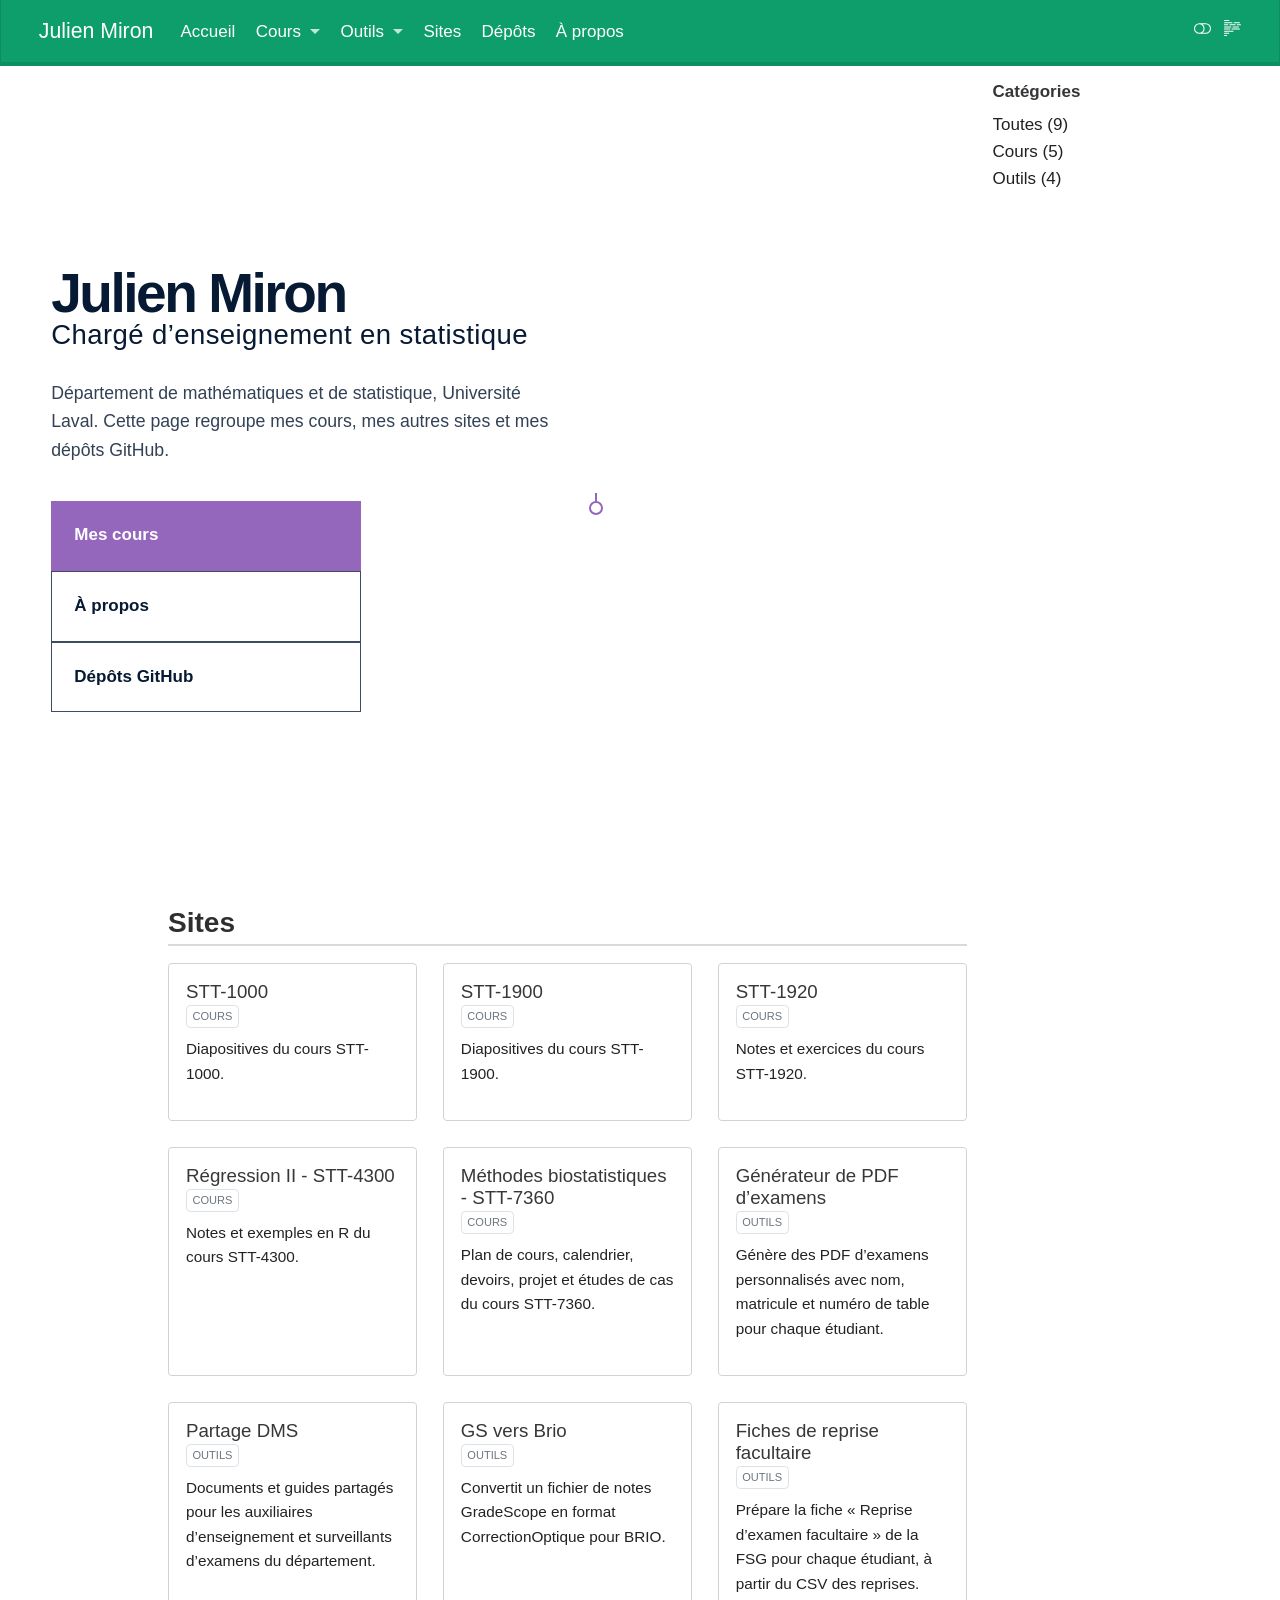
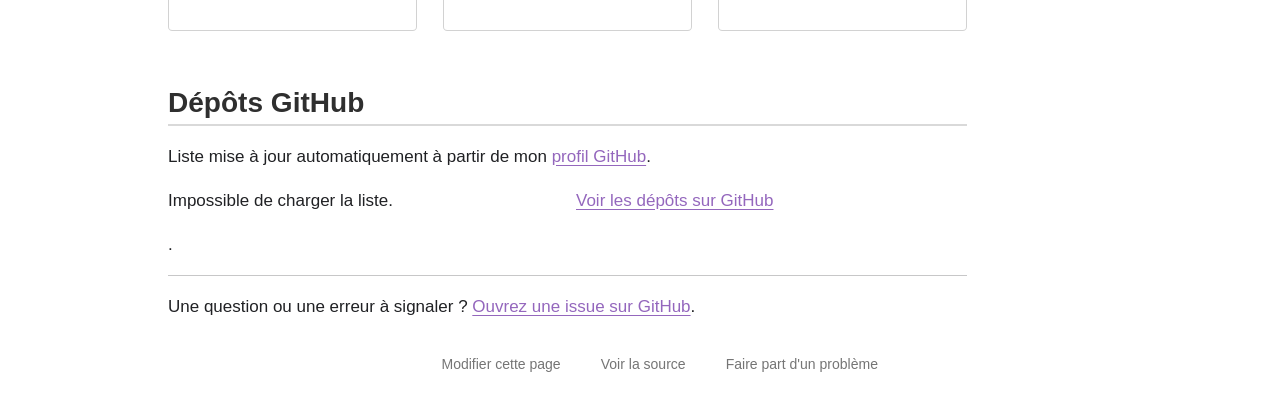
==== docs/index.html @ add5c1b6 "Rendu automatique du site (CI)" ====
<!DOCTYPE html>
<html xmlns="http://www.w3.org/1999/xhtml" lang="fr" xml:lang="fr"><head>

<meta charset="utf-8">
<meta name="generator" content="quarto-1.10.18">

<meta name="viewport" content="width=device-width, initial-scale=1.0, user-scalable=yes">


<title>Julien Miron</title>
<style>
/* Default styles provided by pandoc.
** See https://pandoc.org/MANUAL.html#variables-for-html for config info.
*/
span.smallcaps{font-variant: small-caps;}
div.columns{display: flex; gap: 1.5em;}
div.column{flex: auto;}
@media screen {
div.columns{gap: min(4vw, 1.5em);}
div.column{overflow-x: auto;}
}
div.hanging-indent{margin-left: 1.5em; text-indent: -1.5em;}
ul.task-list{list-style: none;}
ul.task-list li input[type="checkbox"] {
  width: 0.8em;
  margin: 0 0.8em 0.2em -1em; /* quarto-specific, see https://github.com/quarto-dev/quarto-cli/issues/4556 */ 
  vertical-align: middle;
}
</style>


<script src="site_libs/quarto-nav/quarto-nav.js"></script>
<script src="site_libs/quarto-nav/headroom.min.js"></script>
<script src="site_libs/clipboard/clipboard.min.js"></script>
<script src="site_libs/quarto-search/autocomplete.umd.js"></script>
<script src="site_libs/quarto-search/fuse.min.js"></script>
<script src="site_libs/quarto-search/quarto-search.js"></script>
<meta name="quarto:offset" content="./">
<link href="./img/logo.png" rel="icon" type="image/png">
<script src="site_libs/quarto-listing/list.min.js"></script>
<script src="site_libs/quarto-listing/quarto-listing.js"></script>
<script src="site_libs/quarto-html/quarto.js" type="module"></script>
<script src="site_libs/quarto-html/tabsets/tabsets.js" type="module"></script>
<script src="site_libs/quarto-html/popper.min.js"></script>
<script src="site_libs/quarto-html/tippy.umd.min.js"></script>
<script src="site_libs/quarto-html/anchor.min.js"></script>
<link href="site_libs/quarto-html/tippy.css" rel="stylesheet">
<link href="site_libs/quarto-html/quarto-syntax-highlighting-64a204ab8560d761af7679ceaba22944.css" rel="stylesheet" class="quarto-color-scheme" id="quarto-text-highlighting-styles">
<link href="site_libs/quarto-html/quarto-syntax-highlighting-dark-b85bc7c33db8c58e0ec93c3465666fed.css" rel="stylesheet" class="quarto-color-scheme quarto-color-alternate" id="quarto-text-highlighting-styles">
<link href="site_libs/quarto-html/quarto-syntax-highlighting-64a204ab8560d761af7679ceaba22944.css" rel="stylesheet" class="quarto-color-scheme-extra" id="quarto-text-highlighting-styles">
<script src="site_libs/bootstrap/bootstrap.min.js"></script>
<link href="site_libs/bootstrap/bootstrap-icons.css" rel="stylesheet">
<link href="site_libs/bootstrap/bootstrap-d879eba7f9f7abf158eeecada124be5f.min.css" rel="stylesheet" append-hash="true" class="quarto-color-scheme" id="quarto-bootstrap" data-mode="light">
<link href="site_libs/bootstrap/bootstrap-dark-7b0ec55f2ec8233fd6773d6c79ecd5b3.min.css" rel="stylesheet" append-hash="true" class="quarto-color-scheme quarto-color-alternate" id="quarto-bootstrap" data-mode="dark">
<link href="site_libs/bootstrap/bootstrap-d879eba7f9f7abf158eeecada124be5f.min.css" rel="stylesheet" append-hash="true" class="quarto-color-scheme-extra" id="quarto-bootstrap" data-mode="light">
<script id="quarto-search-options" type="application/json">{
  "location": "navbar",
  "copy-button": false,
  "collapse-after": 3,
  "panel-placement": "end",
  "type": "overlay",
  "limit": 50,
  "keyboard-shortcut": [
    "f",
    "/",
    "s"
  ],
  "show-item-context": false,
  "language": {
    "search-no-results-text": "Pas de résultats",
    "search-matching-documents-text": "documents trouvés",
    "search-copy-link-title": "Copier le lien vers la recherche",
    "search-hide-matches-text": "Cacher les correspondances additionnelles",
    "search-more-match-text": "correspondance de plus dans ce document",
    "search-more-matches-text": "correspondances de plus dans ce document",
    "search-clear-button-title": "Effacer",
    "search-text-placeholder": "",
    "search-detached-cancel-button-title": "Annuler",
    "search-submit-button-title": "Envoyer",
    "search-label": "Recherche"
  }
}</script>
<script>

  window.document.addEventListener("DOMContentLoaded", function (_event) {
    const listingTargetEl = window.document.querySelector('#listing-liste-sites .list');
    if (!listingTargetEl) {
      // No listing discovered, do not attach.
      return; 
    }

    const options = {
      valueNames: ['listing-title','listing-description','listing-categories',{ data: ['index'] },{ data: ['categories'] },{ data: ['listing-date-sort'] },{ data: ['listing-file-modified-sort'] }],
      
      searchColumns: ["listing-title","listing-description","listing-categories"],
    };

    window['quarto-listings'] = window['quarto-listings'] || {};
    window['quarto-listings']['listing-liste-sites'] = new List('listing-liste-sites', options);

    if (window['quarto-listing-loaded']) {
      window['quarto-listing-loaded']();
    }
  });

  window.addEventListener('hashchange',() => {
    if (window['quarto-listing-loaded']) {
      window['quarto-listing-loaded']();
    }
  })
  </script>

  <script src="https://cdnjs.cloudflare.com/polyfill/v3/polyfill.min.js?features=es6"></script>
  <script defer="" src="https://cdn.jsdelivr.net/npm/mathjax@4/tex-chtml.js" type="text/javascript"></script>

<script type="text/javascript">
const typesetMath = (el) => {
  if (window.MathJax) {
    // MathJax Typeset
    window.MathJax.typeset([el]);
  } else if (window.katex) {
    // KaTeX Render
    var mathElements = el.getElementsByClassName("math");
    var macros = [];
    for (var i = 0; i < mathElements.length; i++) {
      var texText = mathElements[i].firstChild;
      if (mathElements[i].tagName == "SPAN" && texText && texText.data) {
        window.katex.render(texText.data, mathElements[i], {
          displayMode: mathElements[i].classList.contains('display'),
          throwOnError: false,
          macros: macros,
          fleqn: false
        });
      }
    }
  }
}
window.Quarto = {
  typesetMath
};
</script>

<link rel="stylesheet" href="styles.css">
<meta property="og:title" content="Julien Miron">
<meta property="og:description" content="Chargé d’enseignement en statistique · Département de mathématiques et de statistique · Université Laval">
<meta property="og:image" content="https://julienmiron.ca/img/logo.png">
<meta property="og:site_name" content="Julien Miron">
<meta property="og:image:alt" content="">
<meta property="og:image:height" content="400">
<meta property="og:image:width" content="600">
<meta name="twitter:title" content="Julien Miron">
<meta name="twitter:description" content="Chargé d’enseignement en statistique · Département de mathématiques et de statistique · Université Laval">
<meta name="twitter:image" content="https://julienmiron.ca/img/logo.png">
<meta name="twitter:image:alt" content="">
<meta name="twitter:image-height" content="400">
<meta name="twitter:image-width" content="600">
<meta name="twitter:card" content="summary_large_image">
</head>

<body class="nav-fixed quarto-light"><script id="quarto-html-before-body" type="application/javascript">
    const toggleBodyColorMode = (bsSheetEl) => {
      const mode = bsSheetEl.getAttribute("data-mode");
      const bodyEl = window.document.querySelector("body");
      if (mode === "dark") {
        bodyEl.classList.add("quarto-dark");
        bodyEl.classList.remove("quarto-light");
      } else {
        bodyEl.classList.add("quarto-light");
        bodyEl.classList.remove("quarto-dark");
      }
    }
    const toggleBodyColorPrimary = () => {
      const bsSheetEl = window.document.querySelector("link#quarto-bootstrap:not([rel=disabled-stylesheet])");
      if (bsSheetEl) {
        toggleBodyColorMode(bsSheetEl);
      }
    }
    const setColorSchemeToggle = (alternate) => {
      const toggles = window.document.querySelectorAll('.quarto-color-scheme-toggle');
      for (let i=0; i < toggles.length; i++) {
        const toggle = toggles[i];
        if (toggle) {
          if (alternate) {
            toggle.classList.add("alternate");
          } else {
            toggle.classList.remove("alternate");
          }
        }
      }
    };
    const toggleColorMode = (alternate) => {
      // Switch the stylesheets
      const primaryStylesheets = window.document.querySelectorAll('link.quarto-color-scheme:not(.quarto-color-alternate)');
      const alternateStylesheets = window.document.querySelectorAll('link.quarto-color-scheme.quarto-color-alternate');
      manageTransitions('#quarto-margin-sidebar .nav-link', false);
      if (alternate) {
        // note: dark is layered on light, we don't disable primary!
        enableStylesheet(alternateStylesheets);
        for (const sheetNode of alternateStylesheets) {
          if (sheetNode.id === "quarto-bootstrap") {
            toggleBodyColorMode(sheetNode);
          }
        }
      } else {
        disableStylesheet(alternateStylesheets);
        enableStylesheet(primaryStylesheets)
        toggleBodyColorPrimary();
      }
      manageTransitions('#quarto-margin-sidebar .nav-link', true);
      // Switch the toggles
      setColorSchemeToggle(alternate)
      // Hack to workaround the fact that safari doesn't
      // properly recolor the scrollbar when toggling (#1455)
      if (navigator.userAgent.indexOf('Safari') > 0 && navigator.userAgent.indexOf('Chrome') == -1) {
        manageTransitions("body", false);
        window.scrollTo(0, 1);
        setTimeout(() => {
          window.scrollTo(0, 0);
          manageTransitions("body", true);
        }, 40);
      }
    }
    const disableStylesheet = (stylesheets) => {
      for (let i=0; i < stylesheets.length; i++) {
        const stylesheet = stylesheets[i];
        stylesheet.rel = 'disabled-stylesheet';
      }
    }
    const enableStylesheet = (stylesheets) => {
      for (let i=0; i < stylesheets.length; i++) {
        const stylesheet = stylesheets[i];
        if(stylesheet.rel !== 'stylesheet') { // for Chrome, which will still FOUC without this check
          stylesheet.rel = 'stylesheet';
        }
      }
    }
    const manageTransitions = (selector, allowTransitions) => {
      const els = window.document.querySelectorAll(selector);
      for (let i=0; i < els.length; i++) {
        const el = els[i];
        if (allowTransitions) {
          el.classList.remove('notransition');
        } else {
          el.classList.add('notransition');
        }
      }
    }
    const isFileUrl = () => {
      return window.location.protocol === 'file:';
    }
    const hasAlternateSentinel = () => {
      let styleSentinel = getColorSchemeSentinel();
      if (styleSentinel !== null) {
        return styleSentinel === "alternate";
      } else {
        return false;
      }
    }
    const setStyleSentinel = (alternate) => {
      const value = alternate ? "alternate" : "default";
      if (!isFileUrl()) {
        window.localStorage.setItem("quarto-color-scheme", value);
      } else {
        localAlternateSentinel = value;
      }
    }
    const getColorSchemeSentinel = () => {
      if (!isFileUrl()) {
        const storageValue = window.localStorage.getItem("quarto-color-scheme");
        return storageValue != null ? storageValue : localAlternateSentinel;
      } else {
        return localAlternateSentinel;
      }
    }
    const toggleGiscusIfUsed = (isAlternate, darkModeDefault) => {
      const baseTheme = document.querySelector('#giscus-base-theme')?.value ?? 'light';
      const alternateTheme = document.querySelector('#giscus-alt-theme')?.value ?? 'dark';
      let newTheme = '';
      if(authorPrefersDark) {
        newTheme = isAlternate ? baseTheme : alternateTheme;
      } else {
        newTheme = isAlternate ? alternateTheme : baseTheme;
      }
      const changeGiscusTheme = () => {
        // From: https://github.com/giscus/giscus/issues/336
        const sendMessage = (message) => {
          const iframe = document.querySelector('iframe.giscus-frame');
          if (!iframe) return;
          iframe.contentWindow.postMessage({ giscus: message }, 'https://giscus.app');
        }
        sendMessage({
          setConfig: {
            theme: newTheme
          }
        });
      }
      const isGiscussLoaded = window.document.querySelector('iframe.giscus-frame') !== null;
      if (isGiscussLoaded) {
        changeGiscusTheme();
      }
    };
    const authorPrefersDark = false;
    const darkModeDefault = authorPrefersDark;
      document.querySelector('link#quarto-text-highlighting-styles.quarto-color-scheme-extra').rel = 'disabled-stylesheet';
      document.querySelector('link#quarto-bootstrap.quarto-color-scheme-extra').rel = 'disabled-stylesheet';
    let localAlternateSentinel = darkModeDefault ? 'alternate' : 'default';
    // Dark / light mode switch
    window.quartoToggleColorScheme = () => {
      // Read the current dark / light value
      let toAlternate = !hasAlternateSentinel();
      toggleColorMode(toAlternate);
      setStyleSentinel(toAlternate);
      toggleGiscusIfUsed(toAlternate, darkModeDefault);
      window.dispatchEvent(new Event('resize'));
    };
    // Switch to dark mode if need be
    if (hasAlternateSentinel()) {
      toggleColorMode(true);
    } else {
      toggleColorMode(false);
    }
  </script>

<div id="quarto-search-results"></div>
  <header id="quarto-header" class="headroom fixed-top">
    <nav class="navbar navbar-expand-lg " data-bs-theme="dark">
      <div class="navbar-container container-fluid">
      <div class="navbar-brand-container mx-auto">
    <a href="./index.html" class="navbar-brand navbar-brand-logo">
    <img src="./img/logo.png" alt="" class="navbar-logo light-content">
    <img src="./img/logo.png" alt="" class="navbar-logo dark-content">
    </a>
    <a class="navbar-brand" href="./index.html">
    <span class="navbar-title">Julien Miron</span>
    </a>
  </div>
            <div id="quarto-search" class="" title="Recherche"></div>
          <button class="navbar-toggler" type="button" data-bs-toggle="collapse" data-bs-target="#navbarCollapse" aria-controls="navbarCollapse" role="menu" aria-expanded="false" aria-label="Basculer la navigation" onclick="if (window.quartoToggleHeadroom) { window.quartoToggleHeadroom(); }">
  <span class="navbar-toggler-icon"></span>
</button>
          <div class="collapse navbar-collapse" id="navbarCollapse">
            <ul class="navbar-nav navbar-nav-scroll me-auto">
  <li class="nav-item">
    <a class="nav-link active" href="./index.html" aria-current="page"> 
<span class="menu-text">Accueil</span></a>
  </li>  
  <li class="nav-item dropdown ">
    <a class="nav-link dropdown-toggle" href="#" id="nav-menu-cours" role="link" data-bs-toggle="dropdown" aria-expanded="false">
 <span class="menu-text">Cours</span>
    </a>
    <ul class="dropdown-menu" aria-labelledby="nav-menu-cours">    
        <li>
    <a class="dropdown-item" href="https://julienmiron.ca/STT-1000/">
 <span class="dropdown-text">STT-1000</span></a>
  </li>  
        <li>
    <a class="dropdown-item" href="https://julienmiron.ca/STT-1900/">
 <span class="dropdown-text">STT-1900</span></a>
  </li>  
        <li>
    <a class="dropdown-item" href="https://julienmiron.ca/STT-1920/">
 <span class="dropdown-text">STT-1920</span></a>
  </li>  
        <li>
    <a class="dropdown-item" href="https://julienmiron.ca/STT-4300/">
 <span class="dropdown-text">STT-4300</span></a>
  </li>  
        <li>
    <a class="dropdown-item" href="https://julienmiron.ca/STT-7360/">
 <span class="dropdown-text">STT-7360</span></a>
  </li>  
        <li>
    <a class="dropdown-item" href="./cours/STT-2902/STT-2902.html">
 <span class="dropdown-text">STT-2902</span></a>
  </li>  
    </ul>
  </li>
  <li class="nav-item dropdown ">
    <a class="nav-link dropdown-toggle" href="#" id="nav-menu-outils" role="link" data-bs-toggle="dropdown" aria-expanded="false">
 <span class="menu-text">Outils</span>
    </a>
    <ul class="dropdown-menu" aria-labelledby="nav-menu-outils">    
        <li>
    <a class="dropdown-item" href="./apps/PDFExamens/index.html">
 <span class="dropdown-text">Générateur de PDF d’examens</span></a>
  </li>  
        <li>
    <a class="dropdown-item" href="./apps/PartageDMS/index.html">
 <span class="dropdown-text">Partage DMS</span></a>
  </li>  
        <li>
    <a class="dropdown-item" href="./apps/GS-vers-Brio/index.html">
 <span class="dropdown-text">GS vers Brio</span></a>
  </li>  
        <li>
    <a class="dropdown-item" href="./apps/RepriseFacultaire/index.html">
 <span class="dropdown-text">Fiches de reprise facultaire</span></a>
  </li>  
    </ul>
  </li>
  <li class="nav-item">
    <a class="nav-link" href="./index.html#sites"> 
<span class="menu-text">Sites</span></a>
  </li>  
  <li class="nav-item">
    <a class="nav-link" href="./index.html#depots"> 
<span class="menu-text">Dépôts</span></a>
  </li>  
  <li class="nav-item">
    <a class="nav-link" href="./about.html"> 
<span class="menu-text">À propos</span></a>
  </li>  
</ul>
          </div> <!-- /navcollapse -->
            <div class="quarto-navbar-tools tools-wide">
    <a href="https://github.com/JulienMiron" title="" class="quarto-navigation-tool px-1" aria-label="Profil GitHub"><i class="bi bi-github"></i></a>
    <a href="" title="" class="quarto-navigation-tool px-1" aria-label=""><i class="bi bi-"></i></a>
  <a href="" class="quarto-color-scheme-toggle quarto-navigation-tool  px-1" onclick="window.quartoToggleColorScheme(); return false;" title="Basculer le mode sombre"><i class="bi"></i></a>
  <a href="" class="quarto-reader-toggle quarto-navigation-tool px-1" onclick="window.quartoToggleReader(); return false;" title="Basculer en mode lecteur">
  <div class="quarto-reader-toggle-btn">
  <i class="bi"></i>
  </div>
</a>
</div>
      </div> <!-- /container-fluid -->
    </nav>
</header>
<!-- content -->
<div id="quarto-content" class="quarto-container page-columns page-rows-contents page-layout-article page-navbar">
<!-- sidebar -->
<!-- margin-sidebar -->
    <div id="quarto-margin-sidebar" class="sidebar margin-sidebar">
    <h5 class="quarto-listing-category-title">Catégories</h5><div class="quarto-listing-category category-default"><div class="category" data-category="">Toutes <span class="quarto-category-count">(9)</span></div><div class="category" data-category="Q291cnM=">Cours <span class="quarto-category-count">(5)</span></div><div class="category" data-category="T3V0aWxz">Outils <span class="quarto-category-count">(4)</span></div></div></div>
<!-- main -->
<main class="content" id="quarto-document-content">


<header id="title-block-header" class="quarto-title-block default">
<div class="quarto-title">
<h1 class="title">Julien Miron</h1>
<p class="subtitle lead">Chargé d’enseignement en statistique · Département de mathématiques et de statistique · Université Laval</p>
</div>



<div class="quarto-title-meta">

    
  
    
  </div>
  


</header>


<script>document.body.classList.add('page-home');</script>
<div class="home-page">
<div class="home-hero">
<div class="home-hero__inner">
<div class="home-hero-copy">
<h1 class="home-title">
Julien Miron
</h1>
<p class="home-course-code">
Chargé d’enseignement en statistique
</p>
<p class="home-lead">
Département de mathématiques et de statistique, Université Laval. Cette page regroupe mes cours, mes autres sites et mes dépôts GitHub.
</p>
<div class="home-actions">
<p><a class="home-action home-action--primary" href="#sites"><span>Mes cours</span></a> <a class="home-action home-action--secondary" href="./about.html"><span>À propos</span></a> <a class="home-action home-action--secondary" href="#depots"><span>Dépôts GitHub</span></a></p>
</div>
</div>
<div class="home-visual">
<p><img src="img/logo.png" alt=""></p>
</div>
</div>
</div>
</div>
<script>
(() => {
  // Mesure le décalage réel de la colonne de contenu par rapport à la fenêtre
  // (plutôt que de le deviner avec calc(50% - 50vw), qui suppose à tort que
  // #quarto-document-content est centré : ce n'est pas le cas quand la barre
  // des catégories (#quarto-margin-sidebar) est affichée, à partir de 768px).
  const contenu = document.getElementById("quarto-document-content");
  if (!contenu) return;
  const maj = () => {
    const r = contenu.getBoundingClientRect();
    const racine = document.documentElement;
    racine.style.setProperty("--home-bleed-left", `${Math.max(0, r.left)}px`);
    racine.style.setProperty("--home-bleed-right", `${Math.max(0, racine.clientWidth - r.right)}px`);
  };
  maj();
  window.addEventListener("resize", maj);
})();
</script>
<section id="sites" class="level2">
<h2 class="anchored" data-anchor-id="sites">Sites</h2>
<div id="listing-liste-sites" class="quarto-listing quarto-listing-container-grid">
<div class="list grid quarto-listing-cols-3">
<div class="g-col-1" data-index="0" data-categories="Q291cnM=">
<a href="https://julienmiron.ca/STT-1000/diapos.html" class="quarto-grid-link">
<div class="quarto-grid-item card h-100 card-left">
<div class="card-body post-contents">
<h5 class="no-anchor card-title listing-title">
STT-1000
</h5>
<div class="listing-categories">

<div class="listing-category" onclick="window.quartoListingCategory('Q291cnM='); return false;">Cours</div>

</div>
<div class="card-text listing-description delink">
<p>Diapositives du cours STT-1000.</p>
</div>
</div>
</div></a>
</div>
<div class="g-col-1" data-index="1" data-categories="Q291cnM=">
<a href="https://julienmiron.ca/STT-1900/diapos.html" class="quarto-grid-link">
<div class="quarto-grid-item card h-100 card-left">
<div class="card-body post-contents">
<h5 class="no-anchor card-title listing-title">
STT-1900
</h5>
<div class="listing-categories">

<div class="listing-category" onclick="window.quartoListingCategory('Q291cnM='); return false;">Cours</div>

</div>
<div class="card-text listing-description delink">
<p>Diapositives du cours STT-1900.</p>
</div>
</div>
</div></a>
</div>
<div class="g-col-1" data-index="2" data-categories="Q291cnM=">
<a href="https://julienmiron.ca/STT-1920/" class="quarto-grid-link">
<div class="quarto-grid-item card h-100 card-left">
<div class="card-body post-contents">
<h5 class="no-anchor card-title listing-title">
STT-1920
</h5>
<div class="listing-categories">

<div class="listing-category" onclick="window.quartoListingCategory('Q291cnM='); return false;">Cours</div>

</div>
<div class="card-text listing-description delink">
<p>Notes et exercices du cours STT-1920.</p>
</div>
</div>
</div></a>
</div>
<div class="g-col-1" data-index="3" data-categories="Q291cnM=">
<a href="https://julienmiron.ca/STT-4300/" class="quarto-grid-link">
<div class="quarto-grid-item card h-100 card-left">
<div class="card-body post-contents">
<h5 class="no-anchor card-title listing-title">
Régression II - STT-4300
</h5>
<div class="listing-categories">

<div class="listing-category" onclick="window.quartoListingCategory('Q291cnM='); return false;">Cours</div>

</div>
<div class="card-text listing-description delink">
<p>Notes et exemples en R du cours STT-4300.</p>
</div>
</div>
</div></a>
</div>
<div class="g-col-1" data-index="4" data-categories="Q291cnM=">
<a href="https://julienmiron.ca/STT-7360/" class="quarto-grid-link">
<div class="quarto-grid-item card h-100 card-left">
<div class="card-body post-contents">
<h5 class="no-anchor card-title listing-title">
Méthodes biostatistiques - STT-7360
</h5>
<div class="listing-categories">

<div class="listing-category" onclick="window.quartoListingCategory('Q291cnM='); return false;">Cours</div>

</div>
<div class="card-text listing-description delink">
<p>Plan de cours, calendrier, devoirs, projet et études de cas du cours STT-7360.</p>
</div>
</div>
</div></a>
</div>
<div class="g-col-1" data-index="5" data-categories="T3V0aWxz">
<a href="apps/PDFExamens/index.html" class="quarto-grid-link">
<div class="quarto-grid-item card h-100 card-left">
<div class="card-body post-contents">
<h5 class="no-anchor card-title listing-title">
Générateur de PDF d’examens
</h5>
<div class="listing-categories">

<div class="listing-category" onclick="window.quartoListingCategory('T3V0aWxz'); return false;">Outils</div>

</div>
<div class="card-text listing-description delink">
<p>Génère des PDF d’examens personnalisés avec nom, matricule et numéro de table pour chaque étudiant.</p>
</div>
</div>
</div></a>
</div>
<div class="g-col-1" data-index="6" data-categories="T3V0aWxz">
<a href="apps/PartageDMS/index.html" class="quarto-grid-link">
<div class="quarto-grid-item card h-100 card-left">
<div class="card-body post-contents">
<h5 class="no-anchor card-title listing-title">
Partage DMS
</h5>
<div class="listing-categories">

<div class="listing-category" onclick="window.quartoListingCategory('T3V0aWxz'); return false;">Outils</div>

</div>
<div class="card-text listing-description delink">
<p>Documents et guides partagés pour les auxiliaires d’enseignement et surveillants d’examens du département.</p>
</div>
</div>
</div></a>
</div>
<div class="g-col-1" data-index="7" data-categories="T3V0aWxz">
<a href="apps/GS-vers-Brio/index.html" class="quarto-grid-link">
<div class="quarto-grid-item card h-100 card-left">
<div class="card-body post-contents">
<h5 class="no-anchor card-title listing-title">
GS vers Brio
</h5>
<div class="listing-categories">

<div class="listing-category" onclick="window.quartoListingCategory('T3V0aWxz'); return false;">Outils</div>

</div>
<div class="card-text listing-description delink">
<p>Convertit un fichier de notes GradeScope en format CorrectionOptique pour BRIO.</p>
</div>
</div>
</div></a>
</div>
<div class="g-col-1" data-index="8" data-categories="T3V0aWxz">
<a href="apps/RepriseFacultaire/index.html" class="quarto-grid-link">
<div class="quarto-grid-item card h-100 card-left">
<div class="card-body post-contents">
<h5 class="no-anchor card-title listing-title">
Fiches de reprise facultaire
</h5>
<div class="listing-categories">

<div class="listing-category" onclick="window.quartoListingCategory('T3V0aWxz'); return false;">Outils</div>

</div>
<div class="card-text listing-description delink">
<p>Prépare la fiche « Reprise d’examen facultaire » de la FSG pour chaque étudiant, à partir du CSV des reprises.</p>
</div>
</div>
</div></a>
</div>
</div>
<div class="listing-no-matching d-none">Aucun article correspondant</div>
</div>
</section>
<section id="depots" class="level2">
<h2 class="anchored" data-anchor-id="depots">Dépôts GitHub</h2>
<p>Liste mise à jour automatiquement à partir de mon <a href="https://github.com/JulienMiron">profil GitHub</a>.</p>
<div id="depots-github" class="depots">
<p>Chargement des dépôts…</p>
</div>
<script>
(async () => {
  const USER = "JulienMiron";
  const EXCLURE = [];            // ex. ["SitePerso"] pour masquer un dépôt
  const CACHE_KEY = `depots-${USER}`;
  const CACHE_MS = 60 * 60 * 1000; // 1 heure : évite de re-frapper l'API à chaque visite
  const cible = document.getElementById("depots-github");
  const lienProfil = `https://github.com/${USER}?tab=repositories`;

  const afficher = (depots) => {
    if (!depots.length) { cible.textContent = "Aucun dépôt public pour le moment."; return; }
    cible.innerHTML = depots.map(d => {
      const site = d.homepage || (d.has_pages ? (d.name.toLowerCase() === `${USER.toLowerCase()}.github.io` ? "https://julienmiron.ca/" : `https://julienmiron.ca/${d.name}/`) : null);
      const maj = new Date(d.pushed_at).toLocaleDateString("fr-CA");
      return `
        <article class="depot">
          <h3><a href="${d.html_url}">${d.name}</a></h3>
          <p>${d.description ?? ""}</p>
          <p class="depot-meta">
            ${d.language ? `<span>${d.language}</span>` : ""}
            <span>Modifié le ${maj}</span>
            ${site ? `<a href="${site}">Voir le site</a>` : ""}
          </p>
        </article>`;
    }).join("");
  };

  // Réutilise une copie récente en cache local (par visiteur) pour limiter les appels à
  // l'API GitHub, limitée à 60 requêtes/heure par IP pour les visiteurs anonymes.
  try {
    const cache = JSON.parse(sessionStorage.getItem(CACHE_KEY) || "null");
    if (cache && Date.now() - cache.ts < CACHE_MS) {
      afficher(cache.depots);
      return;
    }
  } catch (e) { /* stockage indisponible (navigation privée, etc.) : on ignore */ }

  try {
    const rep = await fetch(`https://api.github.com/users/${USER}/repos?per_page=100&sort=updated`);
    if (!rep.ok) {
      if (rep.status === 403 && rep.headers.get("x-ratelimit-remaining") === "0") {
        throw new Error("rate-limit");
      }
      throw new Error(String(rep.status));
    }
    const depots = (await rep.json())
      .filter(d => !d.fork && !d.archived && !EXCLURE.includes(d.name));
    try {
      sessionStorage.setItem(CACHE_KEY, JSON.stringify({ ts: Date.now(), depots }));
    } catch (e) { /* pas grave si le cache ne peut pas être écrit */ }
    afficher(depots);
  } catch (e) {
    const message = e.message === "rate-limit"
      ? "Trop de requêtes vers l'API GitHub pour le moment."
      : "Impossible de charger la liste.";
    cible.innerHTML = `${message} <a href="${lienProfil}">Voir les dépôts sur GitHub</a>.`;
  }
})();
</script>
<hr>
<p>Une question ou une erreur à signaler ? <a href="https://github.com/JulienMiron/julienmiron.github.io/issues">Ouvrez une issue sur GitHub</a>.</p>



</section>

</main> <!-- /main -->
<script id="quarto-html-after-body" type="application/javascript">
  window.document.addEventListener("DOMContentLoaded", function (event) {
    // Ensure there is a toggle, if there isn't float one in the top right
    if (window.document.querySelector('.quarto-color-scheme-toggle') === null) {
      const a = window.document.createElement('a');
      a.classList.add('top-right');
      a.classList.add('quarto-color-scheme-toggle');
      a.href = "";
      a.onclick = function() { try { window.quartoToggleColorScheme(); } catch {} return false; };
      const i = window.document.createElement("i");
      i.classList.add('bi');
      a.appendChild(i);
      window.document.body.appendChild(a);
    }
    setColorSchemeToggle(hasAlternateSentinel())
    const icon = "";
    const anchorJS = new window.AnchorJS();
    anchorJS.options = {
      placement: 'right',
      icon: icon
    };
    anchorJS.add('.anchored');
    const isCodeAnnotation = (el) => {
      for (const clz of el.classList) {
        if (clz.startsWith('code-annotation-')) {                     
          return true;
        }
      }
      return false;
    }
    const onCopySuccess = function(e) {
      // button target
      const button = e.trigger;
      // don't keep focus
      button.blur();
      // flash "checked"
      button.classList.add('code-copy-button-checked');
      var currentTitle = button.getAttribute("title");
      button.setAttribute("title", "Copié");
      let tooltip;
      if (window.bootstrap) {
        button.setAttribute("data-bs-toggle", "tooltip");
        button.setAttribute("data-bs-placement", "left");
        button.setAttribute("data-bs-title", "Copié");
        tooltip = new bootstrap.Tooltip(button, 
          { trigger: "manual", 
            customClass: "code-copy-button-tooltip",
            offset: [0, -8]});
        tooltip.show();    
      }
      setTimeout(function() {
        if (tooltip) {
          tooltip.hide();
          button.removeAttribute("data-bs-title");
          button.removeAttribute("data-bs-toggle");
          button.removeAttribute("data-bs-placement");
        }
        button.setAttribute("title", currentTitle);
        button.classList.remove('code-copy-button-checked');
      }, 1000);
      // clear code selection
      e.clearSelection();
    }
    const getTextToCopy = function(trigger) {
      const outerScaffold = trigger.parentElement.cloneNode(true);
      const codeEl = outerScaffold.querySelector('code');
      for (const childEl of codeEl.children) {
        if (isCodeAnnotation(childEl)) {
          childEl.remove();
        }
      }
      return codeEl.innerText;
    }
    const clipboard = new window.ClipboardJS('.code-copy-button:not([data-in-quarto-modal])', {
      text: getTextToCopy
    });
    clipboard.on('success', onCopySuccess);
    if (window.document.getElementById('quarto-embedded-source-code-modal')) {
      const clipboardModal = new window.ClipboardJS('.code-copy-button[data-in-quarto-modal]', {
        text: getTextToCopy,
        container: window.document.getElementById('quarto-embedded-source-code-modal')
      });
      clipboardModal.on('success', onCopySuccess);
    }
      var localhostRegex = new RegExp(/^(?:http|https):\/\/localhost\:?[0-9]*\//);
      var mailtoRegex = new RegExp(/^mailto:/);
        var filterRegex = new RegExp("https:\/\/julienmiron\.ca");
      var isInternal = (href) => {
          return filterRegex.test(href) || localhostRegex.test(href) || mailtoRegex.test(href);
      }
      // Inspect non-navigation links and adorn them if external
     var links = window.document.querySelectorAll('a[href]:not(.nav-link):not(.navbar-brand):not(.toc-action):not(.sidebar-link):not(.sidebar-item-toggle):not(.pagination-link):not(.no-external):not([aria-hidden]):not(.dropdown-item):not(.quarto-navigation-tool):not(.about-link)');
      for (var i=0; i<links.length; i++) {
        const link = links[i];
        if (!isInternal(link.href)) {
          // undo the damage that might have been done by quarto-nav.js in the case of
          // links that we want to consider external
          if (link.dataset.originalHref !== undefined) {
            link.href = link.dataset.originalHref;
          }
        }
      }
    function tippyHover(el, contentFn, onTriggerFn, onUntriggerFn) {
      const config = {
        allowHTML: true,
        maxWidth: 500,
        delay: 100,
        arrow: false,
        appendTo: function(el) {
            return el.parentElement;
        },
        interactive: true,
        interactiveBorder: 10,
        theme: 'quarto',
        placement: 'bottom-start',
      };
      if (contentFn) {
        config.content = contentFn;
      }
      if (onTriggerFn) {
        config.onTrigger = onTriggerFn;
      }
      if (onUntriggerFn) {
        config.onUntrigger = onUntriggerFn;
      }
      window.tippy(el, config); 
    }
    const noterefs = window.document.querySelectorAll('a[role="doc-noteref"]');
    for (var i=0; i<noterefs.length; i++) {
      const ref = noterefs[i];
      tippyHover(ref, function() {
        // use id or data attribute instead here
        let href = ref.getAttribute('data-footnote-href') || ref.getAttribute('href');
        try { href = new URL(href).hash; } catch {}
        const id = href.replace(/^#\/?/, "");
        const note = window.document.getElementById(id);
        if (note) {
          return note.innerHTML;
        } else {
          return "";
        }
      });
    }
    const xrefs = window.document.querySelectorAll('a.quarto-xref');
    const processXRef = (id, note) => {
      // Strip column container classes
      const stripColumnClz = (el) => {
        el.classList.remove("page-full", "page-columns");
        if (el.children) {
          for (const child of el.children) {
            stripColumnClz(child);
          }
        }
      }
      stripColumnClz(note)
      if (id === null || id.startsWith('sec-')) {
        // Special case sections, only their first couple elements
        const container = document.createElement("div");
        if (note.children && note.children.length > 2) {
          container.appendChild(note.children[0].cloneNode(true));
          for (let i = 1; i < note.children.length; i++) {
            const child = note.children[i];
            if (child.tagName === "P" && child.innerText === "") {
              continue;
            } else {
              container.appendChild(child.cloneNode(true));
              break;
            }
          }
          if (window.Quarto?.typesetMath) {
            window.Quarto.typesetMath(container);
          }
          return container.innerHTML
        } else {
          if (window.Quarto?.typesetMath) {
            window.Quarto.typesetMath(note);
          }
          return note.innerHTML;
        }
      } else {
        // Remove any anchor links if they are present
        const anchorLink = note.querySelector('a.anchorjs-link');
        if (anchorLink) {
          anchorLink.remove();
        }
        if (window.Quarto?.typesetMath) {
          window.Quarto.typesetMath(note);
        }
        if (note.classList.contains("callout")) {
          return note.outerHTML;
        } else {
          return note.innerHTML;
        }
      }
    }
    for (var i=0; i<xrefs.length; i++) {
      const xref = xrefs[i];
      tippyHover(xref, undefined, function(instance) {
        instance.disable();
        let url = xref.getAttribute('href');
        let hash = undefined; 
        if (url.startsWith('#')) {
          hash = url;
        } else {
          try { hash = new URL(url).hash; } catch {}
        }
        if (hash) {
          const id = hash.replace(/^#\/?/, "");
          const note = window.document.getElementById(id);
          if (note !== null) {
            try {
              const html = processXRef(id, note.cloneNode(true));
              instance.setContent(html);
            } finally {
              instance.enable();
              instance.show();
            }
          } else {
            // See if we can fetch this
            fetch(url.split('#')[0])
            .then(res => res.text())
            .then(html => {
              const parser = new DOMParser();
              const htmlDoc = parser.parseFromString(html, "text/html");
              const note = htmlDoc.getElementById(id);
              if (note !== null) {
                const html = processXRef(id, note);
                instance.setContent(html);
              } 
            }).finally(() => {
              instance.enable();
              instance.show();
            });
          }
        } else {
          // See if we can fetch a full url (with no hash to target)
          // This is a special case and we should probably do some content thinning / targeting
          fetch(url)
          .then(res => res.text())
          .then(html => {
            const parser = new DOMParser();
            const htmlDoc = parser.parseFromString(html, "text/html");
            const note = htmlDoc.querySelector('main.content');
            if (note !== null) {
              // This should only happen for chapter cross references
              // (since there is no id in the URL)
              // remove the first header
              if (note.children.length > 0 && note.children[0].tagName === "HEADER") {
                note.children[0].remove();
              }
              const html = processXRef(null, note);
              instance.setContent(html);
            } 
          }).finally(() => {
            instance.enable();
            instance.show();
          });
        }
      }, function(instance) {
      });
    }
        let selectedAnnoteEl;
        const selectorForAnnotation = ( cell, annotation) => {
          let cellAttr = 'data-code-cell="' + cell + '"';
          let lineAttr = 'data-code-annotation="' +  annotation + '"';
          const selector = 'span[' + cellAttr + '][' + lineAttr + ']';
          return selector;
        }
        const selectCodeLines = (annoteEl) => {
          const doc = window.document;
          const targetCell = annoteEl.getAttribute("data-target-cell");
          const targetAnnotation = annoteEl.getAttribute("data-target-annotation");
          const annoteSpan = window.document.querySelector(selectorForAnnotation(targetCell, targetAnnotation));
          const lines = annoteSpan.getAttribute("data-code-lines").split(",");
          const lineIds = lines.map((line) => {
            return targetCell + "-" + line;
          })
          let top = null;
          let height = null;
          let parent = null;
          if (lineIds.length > 0) {
              //compute the position of the single el (top and bottom and make a div)
              const el = window.document.getElementById(lineIds[0]);
              top = el.offsetTop;
              height = el.offsetHeight;
              parent = el.parentElement.parentElement;
            if (lineIds.length > 1) {
              const lastEl = window.document.getElementById(lineIds[lineIds.length - 1]);
              const bottom = lastEl.offsetTop + lastEl.offsetHeight;
              height = bottom - top;
            }
            if (top !== null && height !== null && parent !== null) {
              // cook up a div (if necessary) and position it 
              let div = window.document.getElementById("code-annotation-line-highlight");
              if (div === null) {
                div = window.document.createElement("div");
                div.setAttribute("id", "code-annotation-line-highlight");
                div.style.position = 'absolute';
                parent.appendChild(div);
              }
              div.style.top = top - 2 + "px";
              div.style.height = height + 4 + "px";
              div.style.left = 0;
              let gutterDiv = window.document.getElementById("code-annotation-line-highlight-gutter");
              if (gutterDiv === null) {
                gutterDiv = window.document.createElement("div");
                gutterDiv.setAttribute("id", "code-annotation-line-highlight-gutter");
                gutterDiv.style.position = 'absolute';
                const codeCell = window.document.getElementById(targetCell);
                const gutter = codeCell.querySelector('.code-annotation-gutter');
                gutter.appendChild(gutterDiv);
              }
              gutterDiv.style.top = top - 2 + "px";
              gutterDiv.style.height = height + 4 + "px";
            }
            selectedAnnoteEl = annoteEl;
          }
        };
        const unselectCodeLines = () => {
          const elementsIds = ["code-annotation-line-highlight", "code-annotation-line-highlight-gutter"];
          elementsIds.forEach((elId) => {
            const div = window.document.getElementById(elId);
            if (div) {
              div.remove();
            }
          });
          selectedAnnoteEl = undefined;
        };
          // Handle positioning of the toggle
      window.addEventListener(
        "resize",
        throttle(() => {
          elRect = undefined;
          if (selectedAnnoteEl) {
            selectCodeLines(selectedAnnoteEl);
          }
        }, 10)
      );
      function throttle(fn, ms) {
      let throttle = false;
      let timer;
        return (...args) => {
          if(!throttle) { // first call gets through
              fn.apply(this, args);
              throttle = true;
          } else { // all the others get throttled
              if(timer) clearTimeout(timer); // cancel #2
              timer = setTimeout(() => {
                fn.apply(this, args);
                timer = throttle = false;
              }, ms);
          }
        };
      }
        // Attach click handler to the DT
        const annoteDls = window.document.querySelectorAll('dt[data-target-cell]');
        for (const annoteDlNode of annoteDls) {
          annoteDlNode.addEventListener('click', (event) => {
            const clickedEl = event.target;
            if (clickedEl !== selectedAnnoteEl) {
              unselectCodeLines();
              const activeEl = window.document.querySelector('dt[data-target-cell].code-annotation-active');
              if (activeEl) {
                activeEl.classList.remove('code-annotation-active');
              }
              selectCodeLines(clickedEl);
              clickedEl.classList.add('code-annotation-active');
            } else {
              // Unselect the line
              unselectCodeLines();
              clickedEl.classList.remove('code-annotation-active');
            }
          });
        }
    const findCites = (el) => {
      const parentEl = el.parentElement;
      if (parentEl) {
        const cites = parentEl.dataset.cites;
        if (cites) {
          return {
            el,
            cites: cites.split(' ')
          };
        } else {
          return findCites(el.parentElement)
        }
      } else {
        return undefined;
      }
    };
    var bibliorefs = window.document.querySelectorAll('a[role="doc-biblioref"]');
    for (var i=0; i<bibliorefs.length; i++) {
      const ref = bibliorefs[i];
      const citeInfo = findCites(ref);
      if (citeInfo) {
        tippyHover(citeInfo.el, function() {
          var popup = window.document.createElement('div');
          citeInfo.cites.forEach(function(cite) {
            var citeDiv = window.document.createElement('div');
            citeDiv.classList.add('hanging-indent');
            citeDiv.classList.add('csl-entry');
            var biblioDiv = window.document.getElementById('ref-' + cite);
            if (biblioDiv) {
              citeDiv.innerHTML = biblioDiv.innerHTML;
            }
            popup.appendChild(citeDiv);
          });
          return popup.innerHTML;
        });
      }
    }
  });
  </script>
</div> <!-- /content -->




<footer class="footer"><div class="nav-footer"><div class="nav-footer-center"><div class="toc-actions"><ul><li><a href="https://github.com/JulienMiron/julienmiron.github.io/edit/main/index.qmd" class="toc-action"><i class="bi bi-github"></i>Modifier cette page</a></li><li><a href="https://github.com/JulienMiron/julienmiron.github.io/blob/main/index.qmd" class="toc-action"><i class="bi empty"></i>Voir la source</a></li><li><a href="https://github.com/JulienMiron/julienmiron.github.io/issues/new" class="toc-action"><i class="bi empty"></i>Faire part d'un problème</a></li></ul></div></div></div></footer></body></html>
---- docs/styles.css ----
/* Thème commun des sites de Julien Miron.
   Base partagée mot pour mot entre SitePerso, STT-1000, STT-1900, STT-1920 et
   STT-4300 : toute modification faite ici doit être recopiée dans les 5 dépôts.
   Les ajouts spécifiques à un seul site sont isolés dans une section
   « AJOUTS PROPRES À ... » en fin de fichier, quand elle existe. */
:root {
  /* ===== Couleurs du thème =====
     Chaque couleur utilisée dans ce fichier est définie ici une seule fois.
     Les transparences sont nommées couleur de base + « -a » + opacité en %
     (ex. --blue-a18 = --blue à 18 %). Les mots-clés transparent et
     currentColor restent écrits tels quels. */

  /* Palette de base */
  --ulaval-yellow: #ffc103;   /* jaune Université Laval : bande gauche des citations et encadrés (blockquote, .ae-box, .challenge-box, .plan-section-copy blockquote, .module-arc-card__product), fond des en-têtes de tableau des diapositives, accents jaunes des mini-illustrations */
  --ink: #202124;             /* texte principal : corps de page, menus déroulants, titres des cartes, ressources et fiches, valeurs, étiquettes et puces */
  --muted: #5f6368;           /* texte secondaire : textes d'introduction, sous-titres, descriptions de cartes, libellés, métadonnées, citations, légende des tableaux de rétroaction */
  --line: #d9d9d9;            /* bordures : soulignement des h2, contour des cartes, fiches, puces, panneaux, étapes, tableaux (y compris des diapositives) et dépôts */
  --surface: #ffffff;         /* fond blanc : page, cartes, fiches, panneaux, étapes, figures, dépôts, bandes blanches des mini-illustrations, milieu des dégradés d'en-tête */
  --soft: #f6f7f9;            /* fond gris très pâle : survol des menus et de la table des matières, badges, étiquettes, puces de ressources, notes de parcours, métadonnées des jeux de données */
  --teal: #007c89;            /* sarcelle : bande gauche des fiches d'aventure et de rétroaction IA, numéros de ces fiches, éléments des mini-illustrations, couvertures de lecture de remplacement */
  --blue: #315f8c;            /* bleu : bouton secondaire, liens de source, bascules et notes de parcours, liens des dépôts, bande gauche du travail complété, éléments des mini-illustrations, couvertures de lecture */
  --purple: #9467bd;          /* violet, couleur principale : liens, surtitres, numéros, boutons et liens d'action, bordures au survol des cartes, bande gauche des en-têtes, table des matières active, titres h1/h2 des diapositives */
  --green: #0E9E6C;           /* vert de la barre de navigation (couleur réglée dans _quarto.yml) ; non utilisée dans ce fichier */
  --on-color: #ffffff;        /* texte blanc sur fond coloré : boutons et liens d'action, numéros dans les pastilles, pastilles du panneau de ressources, texte des couvertures et logos de remplacement */
  --heading: #2f2f2f;         /* titres h1, h2 et h3 des pages */

  /* Diapositives (reveal.js) */
  --slide-subheading: #515151;  /* titres h3 des diapositives (.reveal h3) */
  --slide-table-head: #000000;  /* texte des en-têtes de tableau des diapositives (.reveal table th) */

  /* Page d'accueil (reprises par --home-text, --home-muted et --home-line dans .home-page) */
  --home-ink: #071a34;                  /* texte de la page d'accueil : titre, sigle de cours, boutons, liens du rail */
  --home-ink-muted: #334155;            /* texte d'introduction de la page d'accueil (.home-lead) */
  --home-ink-a18: rgba(7, 26, 52, .18); /* lignes séparant les liens du rail de la page d'accueil (.home-rail, .home-rail-link) */
  --home-ink-a78: rgba(7, 26, 52, .78); /* contour des boutons de la page d'accueil (body.page-home .home-action et bouton secondaire) */

  /* En-têtes de page */
  --hero-start: #fff7f7;      /* début (gauche) du dégradé des en-têtes : .portal-hero, .module-banner, .resource-hero */
  --hero-end: #f7fbfc;        /* fin (droite) du dégradé des en-têtes : .portal-hero, .module-banner, .resource-hero */

  /* Fonds pâles des liens typés */
  --link-adventure-bg: #e9f4f6;  /* liens d'aventure (.adventure-link) */
  --link-exercise-bg: #eef5ec;   /* liens d'exercice (.exercise-link) */
  --link-challenge-bg: #fff0ee;  /* liens de défi et de paquet (.challenge-link, .package-link) */
  --link-data-bg: #edf3fb;       /* liens de données (.data-link) */
  --link-plan-bg: #fff3d4;       /* liens de plan (.plan-link) et fond des icônes de ressource (.resource-icon) */
  --link-summary-bg: #eaf7f7;    /* liens de résumé des fiches de rétroaction IA (.ai-feedback-card .summary-resource-link) */

  /* Encadrés, cartes et panneaux */
  --note-bg: #fff9e6;            /* fond jaune pâle : panneau rapide (.quick-panel), citations des plans (.plan-section-copy blockquote), encadrés .ae-box et .challenge-box */
  --note-border: #f1d880;        /* contour du panneau rapide (.quick-panel) */
  --brief-start: #f4fbfc;        /* début du dégradé de la fiche d'aventure (.adventure-brief) */
  --completed-work-bg: #f8fbff;  /* fond du bloc de travail complété (.completed-work) */
  --step-detail-bg: #fbfcfd;     /* fond du détail d'une étape (.step-detail) */
  --phase-card-end: #f8fbfc;     /* fin (bas) du dégradé des cartes de phase (.phase-card) */
  --path-open-border: #b8cbd9;   /* contour d'une carte de parcours ouverte (.path-card[open]) */
  --sage-bg: #f2f8f1;            /* fond des puces de vérification de la maquette (.mini-product-checks span) */
  --sage-pale: #f7fbf5;          /* fond du panneau de clôture (.closing-panel), de la navigation de rétroaction (.feedback-nav) et de l'en-tête du tableau de rétroaction (.feedback-table thead) */
  --sage-line: #dce7dc;          /* contour des puces de vérification (.mini-product-checks span) et du panneau de clôture (.closing-panel) */
  --sage-ink: #31784a;           /* icônes de vérification de la maquette (.mini-product-checks i) */
  --sage-border: #b8cdb3;        /* bande gauche des citations de la demande de rétroaction (.feedback-request blockquote) */
  --sage-focus: #496b3e;         /* contour de focus des liens de la navigation de rétroaction et du résumé de la demande (.feedback-nav a, .feedback-request summary) */

  /* Maquette de produit */
  --product-visual-bg: #f8fafb;  /* fond de base de l'illustration produit (.product-visual), sous les halos jaune et sarcelle */
  --mockup-border: #cfd8dc;      /* contour du tableau de bord fictif (.mini-product-board) */
  --mockup-toolbar: #f1f4f6;     /* barre d'outils de la maquette (.mini-product-toolbar) et première barre de l'illustration web (.visual-web span:nth-child(1)) */
  --mockup-divider: #dde4e8;     /* trait sous la barre d'outils de la maquette (.mini-product-toolbar) */
  --mockup-bar: #e6ebef;         /* fond des barres de progression fictives (.mini-bar) */

  /* Mini-illustrations */
  --visual-panel-start: #f7fafb; /* début du dégradé des panneaux d'illustration (.module-visual, .resource-mini-visual) */
  --visual-panel-end: #eef6f7;   /* fin du dégradé des panneaux d'illustration (.module-visual, .resource-mini-visual) */
  --visual-fill: #edf3f6;        /* rayures des illustrations de jointure, de tableau de bord et de soutien (.visual-join, .visual-dashboard span:nth-child(3), .support-mini::before) */
  --visual-stroke: #cbd6dc;      /* axes des illustrations d'éthique et de prédiction (.visual-ethics span:nth-child(1), .visual-predict::before) */

  /* Lectures */
  --cover-frame-bg: #f2f5f7;     /* fond du cadre des couvertures de lecture (.reading-cover-frame) */
  --cover-quarto: #30475e;       /* début du dégradé de la couverture de remplacement Quarto (.reading-cover-placeholder--quarto) */
  --cover-github: #202124;       /* début du dégradé de la couverture de remplacement GitHub (.reading-cover-placeholder--github) */

  /* Transparences */
  --white-a72: rgba(255, 255, 255, .72); /* fond translucide du panneau de ressources (.resource-panel) et des couvertures en vedette (.featured-covers) */
  --black-a04: rgba(0,0,0,.04);          /* ombre légère des cartes de portail, des cartes de ressources et de jeux de données, des cartes de parcours et des dépôts */
  --ink-a05: rgba(32, 33, 36, .05);      /* ombre des cartes : jeux de données et paquets, fiches d'aventure, cartes de ressources et de principes, étapes, arcs et aperçus de module, phases, figures, lectures */
  --ink-a08: rgba(32, 33, 36, .08);      /* contour des illustrations de nettoyage et de données (.visual-clean span, .data-mini) */
  --ink-a10: rgba(32, 33, 36, .10);      /* ombre du tableau de bord fictif (.mini-product-board) */
  --ink-a12: rgba(32, 33, 36, .12);      /* ombre des livres de l'illustration (.book-mini) */
  --ink-a14: rgba(32, 33, 36, .14);      /* ombre des couvertures en vedette (.featured-covers img) */
  --blue-a08: rgba(49, 95, 140, .08);    /* ombre d'une carte de parcours ouverte (.path-card[open]) */
  --blue-a18: rgba(49, 95, 140, .18);    /* contour du panneau de ressources, des tuiles du tableau de bord illustré et des couvertures en vedette */
  --blue-a20: rgba(49, 95, 140, .2);     /* contour de l'illustration de soutien (.support-mini::before) */
  --blue-a22: rgba(49, 95, 140, .22);    /* contour du résultat d'une étape de parcours (.journey-step__output) */
  --blue-a24: rgba(49, 95, 140, .24);    /* contour des blocs de l'illustration web (.visual-web span) */
  --blue-a25: rgba(49, 95, 140, .25);    /* contour des tables de l'illustration de jointure (.visual-join span) */
  --teal-a10: rgba(0, 124, 137, .1);     /* halo sarcelle de l'illustration produit (.product-visual) */
  --teal-a16: rgba(0, 124, 137, .16);    /* bloc sarcelle de l'illustration web (.visual-web span:nth-child(4)) */
  --teal-a18: rgba(0, 124, 137, .18);    /* table surlignée de l'illustration de jointure et tuile sarcelle du tableau de bord illustré */
  --red-a035: rgba(227, 5, 19, .035);    /* rouge Université Laval à 3,5 % : survol des liens du rail de la page d'accueil (.home-rail-link) */
  --red-a08: rgba(227, 5, 19, .08);      /* halo de l'illustration IA (.ai-mini::before) */
  --red-a10: rgba(227, 5, 19, .1);       /* fond des icônes d'étape de parcours (.journey-step__icon) */
  --red-a16: rgba(227, 5, 19, .16);      /* tuile rouge du tableau de bord illustré (.visual-dashboard span:nth-child(1)) */
  --red-a18: rgba(227, 5, 19, .18);      /* diagonale de l'illustration d'éthique (.visual-ethics span:nth-child(1)) */
  --yellow-a18: rgba(255, 193, 3, .18);  /* halo jaune de l'illustration produit (.product-visual) */
  --yellow-a30: rgba(255, 193, 3, .3);   /* bloc jaune de l'illustration web (.visual-web span:nth-child(3)) */

  /* ===== Arrondis ===== */
  --radius: 8px;
}

*,
*::before,
*::after {
  box-sizing: border-box;
}

html {
  overflow-x: hidden;
}

body {
  font-family: Helvetica, Arial, sans-serif;
  color: var(--ink);
  line-height: 1.6;
  background: var(--surface);
  overflow-x: hidden;
}

main,
.content,
#quarto-content,
.page-columns,
.column-body {
  min-width: 0;
}

.navbar-brand {
  min-width: 0;
  max-width: min(34rem, calc(100vw - 24rem));
  overflow: hidden;
  text-overflow: ellipsis;
  white-space: nowrap;
}

.navbar .dropdown-menu .dropdown-item {
  color: var(--ink);
}
.navbar .dropdown-menu .dropdown-item:hover,
.navbar .dropdown-menu .dropdown-item:focus {
  color: var(--ink);
  background-color: var(--soft);
}

h1, h2, h3 { color: var(--heading); letter-spacing: 0; }
h1 { margin-top: 1rem; }
h2 { margin-top: 2.2rem; border-bottom: 2px solid var(--line); padding-bottom: .25rem; }
a { color: var(--purple); }

.portal-hero {
  border-left: 6px solid var(--purple);
  background: linear-gradient(90deg, var(--hero-start) 0%, var(--surface) 55%, var(--hero-end) 100%);
  padding: 1.4rem 1.6rem;
  margin: 1rem 0 1.5rem;
}
.portal-hero h1 { margin: .2rem 0 .6rem; color: var(--ink); }
.hero-lead { font-size: 1.12rem; max-width: 70ch; color: var(--muted); margin-bottom: 0; }
.eyebrow, .card-kicker { text-transform: uppercase; letter-spacing: .08em; color: var(--purple); font-size: .78rem; margin: 0 0 .35rem; font-weight: 700; }

.module-banner {
  display: grid;
  gap: .25rem;
  border-left: 6px solid var(--purple);
  background: linear-gradient(90deg, var(--hero-start) 0%, var(--surface) 60%, var(--hero-end) 100%);
  color: var(--ink);
  border-radius: var(--radius);
  padding: 1rem 1.2rem;
  margin: .75rem 0 1.2rem;
}

.module-banner-number {
  margin: 0;
  color: var(--purple);
  font-size: .86rem;
  font-weight: 700;
  letter-spacing: .08em;
  text-transform: uppercase;
}

.module-banner-subtitle {
  margin: 0;
  color: var(--muted);
  font-size: 1.02rem;
  line-height: 1.35;
}

.quick-panel {
  background: var(--note-bg);
  border: 1px solid var(--note-border);
  border-radius: var(--radius);
  padding: 1.2rem;
  margin: 1.2rem 0;
}
.quick-panel h2 { border-bottom: 0; margin-top: 0; }

.portal-grid {
  display: grid;
  grid-template-columns: repeat(auto-fit, minmax(230px, 1fr));
  gap: 1rem;
  margin: 1rem 0 1.5rem;
}
.module-grid { grid-template-columns: repeat(auto-fit, minmax(250px, 1fr)); }
.portal-card {
  border: 1px solid var(--line);
  border-radius: var(--radius);
  background: var(--surface);
  padding: 1rem;
  min-height: 9rem;
  box-shadow: 0 1px 2px var(--black-a04);
}
.portal-card h3 { margin-top: 0; color: var(--ink); }
.portal-card p:last-child { margin-bottom: 0; }

.portal-button {
  display: inline-block;
  background: var(--purple);
  color: var(--on-color) !important;
  border-radius: 6px;
  padding: .45rem .7rem;
  margin: .25rem .35rem .25rem 0;
  text-decoration: none;
  font-weight: 700;
}
.portal-button.secondary { background: var(--blue); }
.portal-button:hover { filter: brightness(.95); text-decoration: none; }

.content-badge {
  display: inline-block;
  border: 1px solid var(--line);
  border-radius: 999px;
  padding: .12rem .45rem;
  margin: .15rem .2rem .15rem 0;
  font-size: .78rem;
  color: var(--muted);
  background: var(--soft);
}

.resource-link-grid,
.catalog-grid,
.package-grid {
  display: grid;
  grid-template-columns: repeat(auto-fit, minmax(260px, 1fr));
  gap: 1rem;
  margin: 1rem 0 1.5rem;
}

.catalog-grid > p,
.package-grid > p {
  display: contents;
}

.resource-link-card,
.dataset-row,
.dataset-card,
.package-card {
  display: grid;
  grid-template-columns: 48px minmax(0, 1fr);
  gap: .85rem;
  align-items: center;
  border: 1px solid var(--line);
  border-radius: var(--radius);
  background: var(--surface);
  color: var(--ink);
  padding: 1rem;
  min-height: 7.25rem;
  text-decoration: none;
  box-shadow: 0 1px 2px var(--black-a04);
}

.resource-link-card:hover,
.resource-link-card:focus,
.dataset-row:hover,
.dataset-row:focus,
.dataset-card:hover,
.dataset-card:focus,
.package-card:hover,
.package-card:focus {
  border-color: var(--purple);
  color: var(--ink);
  text-decoration: none;
  transform: translateY(-1px);
}

.dataset-card,
.package-card {
  box-shadow: 0 8px 22px var(--ink-a05);
}

.dataset-card {
  align-items: start;
  min-height: 8.25rem;
}

.resource-icon {
  display: inline-flex;
  align-items: center;
  justify-content: center;
  width: 44px;
  height: 44px;
  border-radius: 8px;
  background: var(--link-plan-bg);
  color: var(--purple);
  font-size: 1.35rem;
}

.resource-title,
.package-name {
  display: block;
  color: var(--ink);
  font-weight: 700;
  line-height: 1.2;
}

.dataset-module {
  display: block;
  margin-bottom: .2rem;
  color: var(--muted);
  font-size: .78rem;
  font-weight: 700;
  letter-spacing: 0;
  text-transform: uppercase;
}

.resource-text,
.package-role {
  display: block;
  color: var(--muted);
  font-size: .92rem;
  line-height: 1.35;
  margin-top: .2rem;
}

.package-source {
  display: block;
  margin-top: .45rem;
  color: var(--blue);
  font-size: .78rem;
  font-weight: 700;
  letter-spacing: 0;
  text-transform: uppercase;
}

.dataset-download-wrap {
  margin: .75rem 0 1rem;
}

.dataset-download {
  display: inline-flex;
  align-items: center;
  justify-content: center;
  min-height: 2.35rem;
  padding: .5rem .75rem;
  border: 1px solid var(--purple);
  border-radius: 7px;
  background: var(--purple);
  color: var(--on-color) !important;
  font-weight: 700;
  line-height: 1.1;
  text-decoration: none;
}

.dataset-download:hover,
.dataset-download:focus {
  filter: brightness(.95);
  text-decoration: none;
}

.tag-list {
  display: flex;
  flex-wrap: wrap;
  gap: .45rem;
  margin: .75rem 0 1.25rem;
}

.tag-list p {
  display: flex;
  flex-wrap: wrap;
  gap: .45rem;
  margin: 0;
}

.tag-list a {
  display: inline-block;
  border: 1px solid var(--line);
  border-radius: 999px;
  padding: .24rem .58rem;
  background: var(--soft);
  color: var(--ink);
  text-decoration: none;
  font-size: .88rem;
}

.tag-list a:hover,
.tag-list a:focus {
  border-color: var(--purple);
  color: var(--purple);
  text-decoration: none;
}

.module-quick-facts {
  display: grid;
  grid-template-columns: repeat(auto-fit, minmax(210px, 1fr));
  gap: .8rem;
  margin: 1.1rem 0 1.6rem;
}

.module-quick-facts.three-facts {
  grid-template-columns: repeat(3, minmax(0, 1fr));
}

.module-readiness {
  display: grid;
  grid-template-columns: repeat(2, minmax(0, 1fr));
  gap: 1rem;
  margin: 1.25rem 0 1.75rem;
}

.module-readiness-card {
  min-width: 0;
  border: 1px solid var(--line);
  border-radius: var(--radius);
  background: var(--soft);
  padding: 1rem 1.1rem;
}

.module-readiness-card h3 {
  margin-top: 0;
  margin-bottom: .45rem;
  color: var(--ink);
  font-size: 1.02rem;
}

.module-readiness-card p,
.module-readiness-card ul {
  margin-bottom: 0;
}

.module-readiness-card ul {
  padding-left: 1.15rem;
}

.module-fact {
  display: grid;
  align-items: center;
  min-height: 4.35rem;
  border: 1px solid var(--line);
  border-radius: var(--radius);
  background: var(--surface);
  padding: .75rem;
}

.module-fact p {
  display: grid;
  grid-template-columns: 38px minmax(0, 1fr);
  gap: .65rem;
  align-items: center;
  min-width: 0;
  margin: 0;
}

.module-fact > span:last-child,
.module-fact p > span:last-child {
  min-width: 0;
}

.module-fact .resource-icon {
  width: 38px;
  height: 38px;
  font-size: 1.1rem;
}

.fact-label,
.fact-value {
  display: block;
  line-height: 1.25;
}

.fact-label {
  color: var(--muted);
  font-size: .78rem;
  font-weight: 700;
  letter-spacing: 0;
  text-transform: uppercase;
}

.fact-value {
  margin-top: .2rem;
  color: var(--ink);
  font-size: .95rem;
  font-weight: 700;
  overflow-wrap: normal;
  word-break: normal;
}

.adventure-brief,
.completed-work {
  border: 1px solid var(--line);
  border-radius: var(--radius);
  background: var(--surface);
  box-shadow: 0 8px 22px var(--ink-a05);
  padding: 1rem 1.1rem;
  margin: 1.2rem 0 1.5rem;
}

.adventure-brief {
  border-left: 5px solid var(--teal);
  background: linear-gradient(90deg, var(--brief-start) 0%, var(--surface) 70%);
}

.completed-work {
  border-left: 5px solid var(--blue);
  background: var(--completed-work-bg);
}

.adventure-brief-title,
.completed-work-title {
  margin: 0 0 .75rem;
  color: var(--ink);
  font-size: 1.05rem;
  font-weight: 700;
  line-height: 1.25;
}

.adventure-brief-grid {
  display: grid;
  grid-template-columns: repeat(auto-fit, minmax(210px, 1fr));
  gap: .75rem;
}

.adventure-brief-item {
  display: grid;
  gap: .15rem;
  min-width: 0;
}

.adventure-brief-label {
  color: var(--purple);
  font-size: .76rem;
  font-weight: 700;
  letter-spacing: .06em;
  line-height: 1.2;
  text-transform: uppercase;
}

.adventure-brief-value {
  color: var(--ink);
  line-height: 1.35;
  overflow-wrap: anywhere;
}

.completed-work ul {
  margin-bottom: 0;
}

.module-product-showcase {
  display: grid;
  grid-template-columns: minmax(0, 1.05fr) minmax(280px, .95fr);
  gap: 1rem;
  align-items: stretch;
  border: 1px solid var(--line);
  border-radius: var(--radius);
  background: var(--surface);
  margin: 1rem 0 1.6rem;
  overflow: hidden;
}

.product-copy {
  padding: 1rem 1.15rem;
}

.showcase-kicker {
  margin: 0 0 .35rem;
  color: var(--purple);
  font-size: .78rem;
  font-weight: 700;
  letter-spacing: .08em;
  text-transform: uppercase;
}

.product-copy h3 {
  margin: 0 0 .55rem;
  color: var(--ink);
}

.product-copy p:last-child {
  margin-bottom: 0;
}

.product-visual {
  display: flex;
  align-items: center;
  justify-content: center;
  min-height: 13rem;
  background:
    linear-gradient(135deg, var(--yellow-a18), var(--teal-a10)),
    var(--product-visual-bg);
  padding: 1rem;
}

.mini-product-board {
  width: min(100%, 23rem);
  border: 1px solid var(--mockup-border);
  border-radius: var(--radius);
  background: var(--surface);
  box-shadow: 0 12px 26px var(--ink-a10);
  overflow: hidden;
}

.mini-product-toolbar {
  display: grid;
  grid-template-columns: .55rem .55rem .55rem minmax(0, 1fr);
  gap: .35rem;
  align-items: center;
  min-height: 2.35rem;
  padding: .55rem .7rem;
  background: var(--mockup-toolbar);
  border-bottom: 1px solid var(--mockup-divider);
}

.mini-product-toolbar span {
  width: .55rem;
  height: .55rem;
  border-radius: 50%;
  background: var(--purple);
}

.mini-product-toolbar span:nth-child(2) { background: var(--ulaval-yellow); }
.mini-product-toolbar span:nth-child(3) { background: var(--teal); }

.mini-product-toolbar strong {
  min-width: 0;
  color: var(--ink);
  font-size: .82rem;
  line-height: 1.15;
  overflow-wrap: anywhere;
}

.mini-product-bars {
  display: grid;
  gap: .55rem;
  padding: .85rem .8rem .35rem;
}

.mini-bar-row {
  display: grid;
  grid-template-columns: minmax(6.5rem, .9fr) minmax(5rem, 1.1fr);
  gap: .7rem;
  align-items: center;
  color: var(--muted);
  font-size: .78rem;
  line-height: 1.2;
}

.mini-bar {
  display: block;
  height: .55rem;
  border-radius: 999px;
  background: var(--mockup-bar);
  overflow: hidden;
}

.mini-bar::after {
  content: "";
  display: block;
  width: var(--bar-width);
  height: 100%;
  border-radius: inherit;
  background: var(--blue);
}

.mini-product-checks {
  display: flex;
  flex-wrap: wrap;
  gap: .4rem;
  padding: .75rem .8rem .9rem;
}

.mini-product-checks span {
  display: inline-flex;
  align-items: center;
  gap: .25rem;
  border: 1px solid var(--sage-line);
  border-radius: 999px;
  padding: .2rem .5rem;
  background: var(--sage-bg);
  color: var(--ink);
  font-size: .76rem;
  line-height: 1.15;
}

.mini-product-checks i {
  color: var(--sage-ink);
}

.path-grid {
  display: grid;
  gap: .85rem;
  margin: 1rem 0 1.6rem;
}

.interactive-path {
  grid-template-columns: 1fr;
}

.path-card {
  border: 1px solid var(--line);
  border-radius: var(--radius);
  background: var(--surface);
  box-shadow: 0 1px 2px var(--black-a04);
  overflow: hidden;
}

.path-card[open] {
  border-color: var(--path-open-border);
  box-shadow: 0 10px 24px var(--blue-a08);
}

.ai-feedback-card {
  border-left: 5px solid var(--teal);
}

.ai-feedback-card .path-number {
  background: var(--teal);
}

.ai-feedback-card .summary-resource-link {
  background: var(--link-summary-bg);
}

.path-card summary {
  display: grid;
  grid-template-columns: 2.15rem minmax(10rem, 1.1fr) minmax(12rem, 2fr) minmax(8rem, auto) minmax(5.5rem, auto);
  gap: .7rem;
  align-items: center;
  padding: .85rem 1rem;
  cursor: pointer;
  list-style: none;
}

.path-card summary::-webkit-details-marker {
  display: none;
}

.path-number {
  display: inline-flex;
  align-items: center;
  justify-content: center;
  width: 2rem;
  height: 2rem;
  border-radius: 50%;
  background: var(--purple);
  color: var(--on-color);
  font-weight: 700;
  line-height: 1;
}

.path-title {
  color: var(--ink);
  font-weight: 700;
  line-height: 1.2;
}

.path-preview {
  color: var(--muted);
  font-size: .92rem;
  line-height: 1.3;
}

.path-resource {
  display: flex;
  flex-wrap: wrap;
  gap: .35rem;
  justify-content: flex-end;
}

.path-toggle {
  color: var(--blue);
  font-size: .82rem;
  font-weight: 700;
  text-align: right;
}

.path-card[open] .closed-label,
.path-card:not([open]) .open-label {
  display: none;
}

.summary-resource-link,
.path-note {
  display: inline-flex;
  align-items: center;
  min-height: 1.75rem;
  border: 1px solid var(--line);
  border-radius: 999px;
  padding: .2rem .55rem;
  background: var(--soft);
  color: var(--ink);
  font-size: .8rem;
  font-weight: 700;
  line-height: 1.1;
  text-decoration: none;
  white-space: nowrap;
}

.summary-resource-link:hover,
.summary-resource-link:focus {
  border-color: var(--purple);
  color: var(--purple);
  text-decoration: none;
}

.plan-link { background: var(--link-plan-bg); }
.adventure-link { background: var(--link-adventure-bg); }
.exercise-link { background: var(--link-exercise-bg); }
.challenge-link { background: var(--link-challenge-bg); }
.data-link { background: var(--link-data-bg); }
.package-link { background: var(--link-challenge-bg); }

.step-detail {
  border-top: 1px solid var(--line);
  background: var(--step-detail-bg);
  padding: .9rem 1rem 1rem 4rem;
}

.step-detail p {
  margin: .35rem 0;
}

.plan-section-detail {
  padding: 1rem 1.1rem 1.1rem 4rem;
}

.plan-section-copy {
  display: grid;
  gap: .55rem;
  max-width: 78ch;
}

.plan-section-copy h3,
.plan-section-copy h4,
.plan-section-copy h5 {
  margin: .15rem 0 .25rem;
  border-bottom: 0;
  padding-bottom: 0;
  color: var(--ink);
}

.plan-section-copy h3 {
  font-size: 1.05rem;
}

.plan-section-copy h4 {
  font-size: .98rem;
}

.plan-section-copy p,
.plan-section-copy ul,
.plan-section-copy ol {
  margin-top: 0;
  margin-bottom: .45rem;
}

.plan-section-copy li > p {
  margin-bottom: .25rem;
}

.plan-section-copy code {
  overflow-wrap: anywhere;
}

.plan-section-copy blockquote {
  margin: .35rem 0;
  background: var(--note-bg);
  border-left: 4px solid var(--ulaval-yellow);
  border-radius: 0 var(--radius) var(--radius) 0;
  padding: .65rem .8rem;
}

.step-label {
  display: inline-block;
  min-width: 5.5rem;
  color: var(--muted);
  font-size: .8rem;
  font-weight: 700;
  letter-spacing: 0;
  text-transform: uppercase;
}

.ae-box,
.challenge-box {
  border-left: 4px solid var(--ulaval-yellow);
  background: var(--note-bg);
  border-radius: 0 var(--radius) var(--radius) 0;
  padding: .75rem .9rem;
  margin-top: .8rem;
}

.ae-title {
  margin: 0;
  color: var(--ink);
  font-weight: 700;
}

.resource-list {
  display: grid;
  gap: .7rem;
  margin: 1rem 0 1.6rem;
}

.resource-row {
  display: grid;
  grid-template-columns: 44px minmax(0, 1fr);
  gap: .75rem;
  align-items: center;
  border: 1px solid var(--line);
  border-radius: var(--radius);
  background: var(--surface);
  color: var(--ink);
  padding: .8rem;
  text-decoration: none;
}

.resource-row:hover,
.resource-row:focus {
  border-color: var(--purple);
  color: var(--ink);
  text-decoration: none;
  transform: translateY(-1px);
}

.resource-row-title,
.resource-row-text {
  display: block;
}

.resource-row-title {
  color: var(--ink);
  font-weight: 700;
  line-height: 1.2;
}

.resource-row-text {
  margin-top: .15rem;
  color: var(--muted);
  font-size: .9rem;
  line-height: 1.35;
}

.module-resource-panel {
  display: grid;
  grid-template-columns: repeat(2, minmax(0, 1fr));
  gap: 1rem;
  margin: 1rem 0 1.6rem;
}

.module-resource-section {
  border: 1px solid var(--line);
  border-radius: var(--radius);
  background: var(--surface);
  padding: 1rem;
}

.module-resource-section h3 {
  margin: 0 0 .75rem;
  color: var(--ink);
}

.module-chip-list {
  display: flex;
  flex-wrap: wrap;
  gap: .45rem;
}

.module-resource-chip {
  display: inline-flex;
  align-items: center;
  gap: .4rem;
  min-height: 2rem;
  max-width: 100%;
  border: 1px solid var(--line);
  border-radius: 999px;
  background: var(--soft);
  color: var(--ink);
  padding: .28rem .58rem .28rem .36rem;
  font-size: .88rem;
  font-weight: 700;
  line-height: 1.15;
  text-decoration: none;
}

.module-resource-chip:hover,
.module-resource-chip:focus {
  border-color: var(--purple);
  color: var(--purple);
  text-decoration: none;
}

.module-resource-chip span:last-child {
  min-width: 0;
  overflow-wrap: anywhere;
}

.chip-icon {
  display: inline-flex;
  align-items: center;
  justify-content: center;
  flex: 0 0 auto;
  width: 1.45rem;
  height: 1.45rem;
  border-radius: 50%;
  background: var(--surface);
  color: var(--purple);
  font-size: .86rem;
}

.closing-panel {
  display: grid;
  grid-template-columns: 44px minmax(0, 1fr);
  gap: .9rem;
  align-items: start;
  border: 1px solid var(--sage-line);
  border-radius: var(--radius);
  background: var(--sage-pale);
  padding: 1rem;
  margin: 1rem 0 1.6rem;
}

.closing-panel h3 {
  margin: 0 0 .45rem;
  color: var(--ink);
}

.closing-panel p {
  margin-top: 0;
}

.closing-panel ul {
  margin-bottom: 0;
}

.resource-page {
  display: grid;
  gap: 2rem;
}

body.page-resource #title-block-header {
  display: none !important;
}

.resource-hero {
  display: grid;
  grid-template-columns: minmax(0, 1.3fr) minmax(260px, .7fr);
  gap: 1.25rem;
  align-items: stretch;
  border-left: 6px solid var(--purple);
  border-radius: var(--radius);
  background: linear-gradient(90deg, var(--hero-start) 0%, var(--surface) 58%, var(--hero-end) 100%);
  padding: 1.35rem;
  margin: 1rem 0 .2rem;
}

.resource-hero h1 {
  margin: .15rem 0 .55rem;
  color: var(--ink);
}

.resource-hero p {
  max-width: 76ch;
}

.resource-actions {
  display: flex;
  flex-wrap: wrap;
  gap: .45rem;
  margin-top: 1rem;
}

.home-action {
  display: inline-flex;
  align-items: center;
  justify-content: center;
  min-height: 2.35rem;
  border: 1px solid var(--purple);
  border-radius: 7px;
  background: var(--purple);
  color: var(--ink);
  padding: .45rem .75rem;
  font-weight: 700;
  line-height: 1.1;
  text-decoration: none;
}

.home-action:hover,
.home-action:focus {
  border-color: var(--purple);
  color: var(--purple);
  text-decoration: none;
}

.home-action--primary {
  border-color: var(--purple);
  background: var(--purple);
  color: var(--on-color) !important;
}

.home-action--primary:hover,
.home-action--primary:focus {
  color: var(--on-color) !important;
  filter: brightness(.95);
}

.resource-panel {
  display: grid;
  gap: .65rem;
  align-content: center;
  border: 1px solid var(--blue-a18);
  border-radius: var(--radius);
  background: var(--white-a72);
  padding: .85rem;
}

.resource-panel div {
  display: grid;
  grid-template-columns: max-content minmax(0, 1fr);
  gap: .55rem;
  align-items: center;
}

.resource-panel span {
  display: inline-flex;
  align-items: center;
  justify-content: center;
  min-width: 2.25rem;
  height: 2.25rem;
  padding-inline: .55rem;
  border-radius: 999px;
  background: var(--purple);
  color: var(--on-color);
  font-weight: 700;
  white-space: nowrap;
}

.resource-panel p {
  margin: 0;
  color: var(--ink);
  font-weight: 700;
  line-height: 1.25;
}

.resource-section {
  display: grid;
  gap: .95rem;
}

.resource-section__header h2 {
  margin-top: 0;
}

.resource-section__header p {
  max-width: 76ch;
  margin-bottom: 0;
  color: var(--muted);
}

.resource-hub-grid,
.principle-grid,
.course-flow,
.role-grid,
.reading-map,
.dataset-showcase-grid {
  display: grid;
  grid-template-columns: repeat(auto-fit, minmax(245px, 1fr));
  gap: 1rem;
}

.resource-hub-card,
.principle-card,
.flow-card,
.role-card,
.resource-compact,
.reading-map article {
  border: 1px solid var(--line);
  border-radius: var(--radius);
  background: var(--surface);
  padding: 1rem;
  box-shadow: 0 8px 22px var(--ink-a05);
}

.resource-hub-card h3,
.principle-card h3,
.flow-card h3,
.role-card h3,
.resource-compact h3,
.reading-map h3 {
  margin: 0 0 .45rem;
  color: var(--ink);
}

.resource-hub-card p,
.principle-card p,
.flow-card p,
.role-card p,
.resource-compact p,
.reading-map p {
  margin-top: 0;
  color: var(--muted);
}

.resource-hub-card p:last-child,
.principle-card p:last-child,
.flow-card p:last-child,
.role-card p:last-child,
.resource-compact p:last-child,
.reading-map p:last-child {
  margin-bottom: 0;
}

.resource-link-list {
  display: grid;
  gap: .55rem;
  margin-top: .85rem;
}

.resource-link-list a {
  display: grid;
  gap: .1rem;
  border: 1px solid var(--line);
  border-radius: 7px;
  background: var(--soft);
  color: var(--ink);
  padding: .65rem .7rem;
  text-decoration: none;
}

.resource-link-list a:hover,
.resource-link-list a:focus {
  border-color: var(--purple);
  color: var(--ink);
  text-decoration: none;
}

.resource-link-list span:first-child {
  font-weight: 700;
}

.resource-link-list span:last-child {
  color: var(--muted);
  font-size: .88rem;
  line-height: 1.3;
}

.resource-split {
  grid-template-columns: minmax(0, 1fr) minmax(260px, .85fr);
  align-items: start;
}

.resource-compact-list {
  display: grid;
  gap: .85rem;
}

.book-list {
  grid-template-columns: repeat(auto-fit, minmax(260px, 1fr));
}

.resource-compact a {
  font-weight: 700;
}

.flow-number {
  display: inline-flex;
  align-items: center;
  justify-content: center;
  width: 2rem;
  height: 2rem;
  border-radius: 50%;
  background: var(--purple);
  color: var(--on-color);
  font-weight: 700;
  margin-bottom: .65rem;
}

.start-progress-panel {
  grid-template-columns: repeat(2, minmax(0, 1fr));
}

.start-progress-panel div {
  min-width: 0;
}

.journey-map,
.module-arc-grid,
.phase-track {
  display: grid;
  gap: 1rem;
}

.journey-map {
  grid-template-columns: repeat(6, minmax(150px, 1fr));
}

.journey-step {
  position: relative;
  display: grid;
  grid-template-rows: auto auto auto 1fr auto;
  gap: .55rem;
  min-height: 16rem;
  border: 1px solid var(--line);
  border-radius: var(--radius);
  background: var(--surface);
  padding: 1rem;
  box-shadow: 0 8px 22px var(--ink-a05);
}

.journey-step::after {
  content: "";
  position: absolute;
  top: 2.15rem;
  right: -.58rem;
  width: .9rem;
  height: .9rem;
  border-top: 2px solid var(--purple);
  border-right: 2px solid var(--purple);
  background: var(--surface);
  transform: rotate(45deg);
  z-index: 1;
}

.journey-step:last-child::after {
  display: none;
}

.journey-step__number,
.module-arc-card__stage,
.phase-card > span {
  color: var(--purple);
  font-size: .76rem;
  font-weight: 700;
  letter-spacing: .08em;
  text-transform: uppercase;
}

.journey-step__icon {
  display: inline-flex;
  align-items: center;
  justify-content: center;
  width: 2.4rem;
  height: 2.4rem;
  border-radius: 50%;
  background: var(--red-a10);
  color: var(--purple);
  font-size: 1.15rem;
}

.journey-step h3,
.phase-card h3 {
  margin: 0;
  color: var(--ink);
}

.journey-step p,
.phase-card p {
  margin: 0;
  color: var(--muted);
  font-size: .94rem;
  line-height: 1.4;
}

.journey-step__output {
  align-self: end;
  display: inline-flex;
  width: fit-content;
  border: 1px solid var(--blue-a22);
  border-radius: 999px;
  background: var(--soft);
  color: var(--blue);
  padding: .2rem .55rem;
  font-size: .78rem;
  font-weight: 700;
  line-height: 1.2;
}

.start-principle-card {
  border-top: 4px solid var(--purple);
}

.module-arc-grid {
  grid-template-columns: repeat(auto-fit, minmax(260px, 1fr));
}

.module-arc-card {
  display: grid;
  grid-template-columns: 2.65rem minmax(0, 1fr);
  gap: .75rem;
  min-height: 12.5rem;
  border: 1px solid var(--line);
  border-radius: var(--radius);
  background: var(--surface);
  color: var(--ink);
  padding: 1rem;
  text-decoration: none;
  box-shadow: 0 8px 22px var(--ink-a05);
}

.module-arc-card:hover,
.module-arc-card:focus {
  border-color: var(--purple);
  color: var(--ink);
  text-decoration: none;
  transform: translateY(-1px);
}

.module-arc-card__number {
  display: inline-flex;
  align-items: center;
  justify-content: center;
  width: 2.35rem;
  height: 2.35rem;
  border-radius: 50%;
  background: var(--purple);
  color: var(--on-color);
  font-weight: 700;
  line-height: 1;
}

.module-arc-card__body {
  display: grid;
  gap: .35rem;
  min-width: 0;
}

.module-arc-card__title {
  color: var(--ink);
  font-size: 1.02rem;
  font-weight: 700;
  line-height: 1.2;
}

.module-arc-card__text {
  color: var(--muted);
  font-size: .92rem;
  line-height: 1.35;
}

.module-arc-card__product {
  align-self: end;
  border-left: 3px solid var(--ulaval-yellow);
  color: var(--ink);
  font-size: .86rem;
  font-weight: 700;
  line-height: 1.25;
  margin-top: .25rem;
  padding-left: .55rem;
}

.phase-track {
  grid-template-columns: repeat(4, minmax(180px, 1fr));
}

.phase-card {
  display: grid;
  gap: .45rem;
  border: 1px solid var(--line);
  border-radius: var(--radius);
  background: linear-gradient(180deg, var(--surface) 0%, var(--phase-card-end) 100%);
  padding: 1rem;
  box-shadow: 0 8px 22px var(--ink-a05);
}

.clean-steps {
  margin-bottom: 0;
}

.compact-hub {
  grid-template-columns: repeat(auto-fit, minmax(230px, 1fr));
}

.path-note {
  color: var(--blue);
}

.dataset-card h2,
.package-card h2 {
  margin: 0 0 .4rem;
  border-bottom: 0;
  padding-bottom: 0;
  font-size: 1.05rem;
}

.dataset-meta,
.dataset-actions,
.package-actions {
  display: flex;
  flex-wrap: wrap;
  gap: .45rem;
  align-items: center;
  margin-top: .7rem;
}

.dataset-meta span,
.package-actions span {
  display: inline-flex;
  border: 1px solid var(--line);
  border-radius: 999px;
  background: var(--soft);
  color: var(--muted);
  padding: .18rem .5rem;
  font-size: .78rem;
  font-weight: 700;
  line-height: 1.1;
}

.dataset-card .dataset-download,
.package-card .dataset-download {
  margin-top: .4rem;
}

.dt-container,
.dataTables_wrapper {
  margin: .8rem 0 1rem;
}

.home-page {
  --home-bg: var(--surface);
  --home-bg-deep: var(--surface);
  --home-text: var(--home-ink);
  --home-muted: var(--home-ink-muted);
  --home-line: var(--home-ink-a18);
  display: block;
  gap: 0;
  /* Pleine largeur mesurée en JS (voir index.qmd) plutôt que calc(50% - 50vw) :
     cette dernière suppose que #quarto-document-content est centré dans la
     fenêtre, ce qui est faux dès que la barre latérale des catégories
     (#quarto-margin-sidebar) est affichée (≥768px) — le contenu est alors
     décalé vers la gauche et le calcul en vw rogne le texte sous overflow-x:hidden. */
  margin-left: calc(-1 * var(--home-bleed-left, 0px));
  margin-right: calc(-1 * var(--home-bleed-right, 0px));
  color: var(--home-text);
  background: var(--home-bg);
}

body.page-home {
  background: var(--surface);
}

body.page-home #title-block-header {
  display: none !important;
}

body.page-home #quarto-document-content {
  margin-top: 0 !important;
  margin-bottom: 0 !important;
  padding-top: 0 !important;
}

body.page-home #quarto-content {
  grid-template-rows: [content-top] auto [content-bottom] 0 [page-bottom] !important;
}

.home-hero {
  position: relative;
  display: block;
  grid-template-columns: none;
  gap: 0;
  align-items: normal;
  min-height: calc(100svh - 62px);
  margin: 0;
  overflow: hidden;
  background: var(--surface);
}

.home-hero__inner {
  display: grid;
  grid-template-columns: minmax(0, .92fr) minmax(500px, 1.08fr);
  grid-template-rows: minmax(0, 1fr) auto;
  column-gap: clamp(3rem, 5vw, 6rem);
  align-items: center;
  width: min(92vw, 1560px);
  min-height: calc(100svh - 62px);
  margin-inline: auto;
  padding: clamp(2.8rem, 6vh, 5.5rem) 0 1.5rem;
}

.home-hero-copy {
  display: block;
  align-self: center;
  align-content: normal;
  border: 0;
  border-radius: 0;
  background: none;
  padding: 1rem 0 1.5rem;
}

.home-title {
  display: grid;
  gap: .7rem;
  max-width: 11ch;
  margin: 0;
  color: var(--home-text);
  font-size: clamp(3.2rem, 4.3vw, 5.3rem);
  font-weight: 760;
  letter-spacing: -.045em;
  line-height: 1.02;
}

.home-course-code {
  color: var(--home-text);
  font-size: clamp(1.55rem, 2.15vw, 2.45rem);
  font-weight: 520;
  letter-spacing: .015em;
  line-height: 1;
}

.home-lead {
  max-width: 38rem;
  margin: 1.8rem 0 0;
  color: var(--home-muted);
  font-size: clamp(1.04rem, 1.35vw, 1.34rem);
  line-height: 1.6;
}

.home-actions {
  display: flex;
  flex-wrap: wrap;
  gap: .9rem;
  margin-top: 2.15rem;
}

body.page-home .home-action {
  display: inline-flex;
  gap: 1.8rem;
  justify-content: space-between;
  min-width: min(18.25rem, 100%);
  min-height: 4.15rem;
  border: 1px solid var(--home-ink-a78);
  border-radius: 0;
  background: transparent;
  color: var(--home-text);
  padding: .95rem 1.3rem;
  font-size: 1rem;
  font-weight: 700;
  transition: background-color .2s ease, border-color .2s ease, color .2s ease, transform .2s ease;
}

body.page-home .home-action svg,
.home-rail-link svg {
  flex: 0 0 auto;
  width: 1.45rem;
  height: 1.45rem;
  fill: none;
  stroke: currentColor;
  stroke-width: 1.8;
  stroke-linecap: round;
  stroke-linejoin: round;
}

body.page-home .home-action--primary {
  border-color: var(--purple);
  background: var(--purple);
  color: var(--on-color) !important;
}

body.page-home .home-action--secondary {
  border-color: var(--home-ink-a78);
  color: var(--home-text) !important;
}

body.page-home .home-action:hover,
body.page-home .home-action:focus-visible {
  border-color: var(--purple);
  color: var(--purple) !important;
  text-decoration: none;
  transform: translateY(-2px);
}

body.page-home .home-action--primary:hover,
body.page-home .home-action--primary:focus-visible {
  border-color: var(--home-text);
  background: var(--home-text);
  color: var(--on-color) !important;
  filter: none;
}

.home-visual {
  position: relative;
  display: grid;
  grid-template-columns: 1fr;
  gap: 0;
  place-items: center;
  align-self: center;
  min-height: 0;
  min-width: 0;
  border: 0;
  border-radius: 0;
  background: none;
  padding: 0 0 0 1rem;
  overflow: visible;
}

.home-visual::before {
  content: "";
  position: absolute;
  top: 3%;
  bottom: 4%;
  left: calc(clamp(3rem, 5vw, 6rem) / -2);
  width: 2px;
  background: var(--purple);
}

.home-visual::after {
  content: "";
  position: absolute;
  top: 49%;
  left: calc(clamp(3rem, 5vw, 6rem) / -2 - 6px);
  width: 14px;
  height: 14px;
  border: 2px solid var(--purple);
  border-radius: 50%;
  background: var(--home-bg);
}

.home-visual img {
  display: block;
  width: min(100%, 760px);
  height: auto;
}

.home-rail {
  grid-column: 1 / -1;
  display: grid;
  grid-template-columns: repeat(4, minmax(0, 1fr));
  width: 100%;
  border-top: 1px solid var(--home-line);
}

.home-rail-link {
  position: relative;
  display: flex;
  gap: 1rem;
  align-items: center;
  justify-content: space-between;
  min-width: 0;
  border-right: 1px solid var(--home-line);
  color: var(--home-text);
  padding: 1.15rem clamp(1rem, 2vw, 2rem) .95rem;
  font-size: 1rem;
  text-decoration: none;
  transition: color .2s ease, background-color .2s ease;
}

.home-rail-link:last-child {
  border-right: 0;
  padding-right: 5rem;
}

.home-rail-link:last-child::after {
  right: 5rem;
}

.home-rail-link::after {
  content: "";
  position: absolute;
  right: clamp(1rem, 2vw, 2rem);
  bottom: .55rem;
  left: clamp(1rem, 2vw, 2rem);
  height: 2px;
  background: var(--purple);
  transform: scaleX(.86);
  transform-origin: left;
  transition: transform .2s ease, background-color .2s ease;
}

.home-rail-link:hover,
.home-rail-link:focus-visible {
  background: var(--red-a035);
  color: var(--purple);
  text-decoration: none;
}

.home-rail-link:hover::after,
.home-rail-link:focus-visible::after {
  background: var(--purple);
  transform: scaleX(1);
}

@media (max-width: 1100px) {
  .home-hero__inner {
    grid-template-columns: minmax(0, .86fr) minmax(430px, 1.14fr);
    column-gap: 3rem;
    width: min(94vw, 1000px);
  }

  .home-title {
    font-size: clamp(2.7rem, 5vw, 4rem);
  }

  .home-visual::before {
    left: -1.5rem;
  }

  .home-visual::after {
    left: calc(-1.5rem - 6px);
  }
}

@media (max-width: 860px) {
  .home-hero,
  .home-hero__inner {
    min-height: auto;
  }

  .home-hero__inner {
    grid-template-columns: 1fr;
    grid-template-rows: auto auto auto;
    gap: 2.4rem;
    width: min(90vw, 46rem);
    padding: 3.5rem 0 1rem;
  }

  .home-hero-copy {
    padding: 0;
  }

  .home-title {
    max-width: 12ch;
    font-size: clamp(3rem, 8vw, 4.7rem);
  }

  .home-visual {
    padding: 0;
  }

  .home-visual::before,
  .home-visual::after {
    display: none;
  }

  .home-rail {
    grid-template-columns: repeat(2, minmax(0, 1fr));
  }

  .home-rail-link:nth-child(2) {
    border-right: 0;
  }

  .home-rail-link:nth-child(-n + 2) {
    border-bottom: 1px solid var(--home-line);
  }
}

.module-overview-grid {
  display: grid;
  grid-template-columns: repeat(auto-fit, minmax(280px, 1fr));
  gap: 1rem;
}

.module-overview-card {
  display: grid;
  grid-template-rows: auto auto auto 1fr;
  gap: .65rem;
  min-height: 18rem;
  border: 1px solid var(--line);
  border-radius: var(--radius);
  background: var(--surface);
  color: var(--ink);
  padding: 1rem;
  text-decoration: none;
  box-shadow: 0 8px 22px var(--ink-a05);
}

.module-overview-card:hover,
.module-overview-card:focus {
  border-color: var(--purple);
  color: var(--ink);
  text-decoration: none;
  transform: translateY(-1px);
}

.module-overview-number {
  display: inline-flex;
  align-items: center;
  justify-content: center;
  width: 2.35rem;
  height: 2.35rem;
  border-radius: 50%;
  background: var(--purple);
  color: var(--on-color);
  font-weight: 700;
  line-height: 1;
}

.module-overview-title {
  color: var(--ink);
  font-size: 1.08rem;
  font-weight: 700;
  line-height: 1.2;
}

.module-overview-text {
  color: var(--muted);
  font-size: .94rem;
  line-height: 1.35;
}

.module-visual {
  position: relative;
  display: block;
  min-height: 7rem;
  margin-top: .2rem;
  border-radius: var(--radius);
  background: linear-gradient(135deg, var(--visual-panel-start), var(--visual-panel-end));
  overflow: hidden;
}

.visual-dots span,
.visual-scatterline span {
  position: absolute;
  width: .7rem;
  height: .7rem;
  border-radius: 50%;
  background: var(--purple);
}

.visual-dots span:nth-child(1) { left: 18%; top: 58%; }
.visual-dots span:nth-child(2) { left: 30%; top: 40%; background: var(--blue); }
.visual-dots span:nth-child(3) { left: 48%; top: 50%; background: var(--teal); }
.visual-dots span:nth-child(4) { left: 66%; top: 28%; background: var(--ulaval-yellow); }
.visual-dots span:nth-child(5) { left: 78%; top: 38%; }

.visual-git::before,
.visual-git::after {
  content: "";
  position: absolute;
  height: 3px;
  background: var(--blue);
  left: 20%;
  right: 20%;
  top: 50%;
}

.visual-git::after {
  width: 32%;
  right: auto;
  top: 36%;
  transform: rotate(-22deg);
  transform-origin: left center;
}

.visual-git span {
  position: absolute;
  width: 1rem;
  height: 1rem;
  border-radius: 50%;
  background: var(--purple);
}

.visual-git span:nth-child(1) { left: 17%; top: 43%; }
.visual-git span:nth-child(2) { left: 43%; top: 43%; background: var(--teal); }
.visual-git span:nth-child(3) { right: 17%; top: 43%; background: var(--blue); }
.visual-git span:nth-child(4) { left: 55%; top: 18%; background: var(--ulaval-yellow); }

.visual-bars {
  display: grid;
  grid-template-columns: repeat(4, 1fr);
  gap: .45rem;
  align-items: end;
  padding: .8rem;
}

.visual-bars span {
  display: block;
  border-radius: 6px 6px 0 0;
  background: var(--blue);
}

.visual-bars span:nth-child(1) { height: 35%; background: var(--teal); }
.visual-bars span:nth-child(2) { height: 72%; }
.visual-bars span:nth-child(3) { height: 52%; background: var(--purple); }
.visual-bars span:nth-child(4) { height: 88%; background: var(--ulaval-yellow); }

.visual-clean {
  display: grid;
  gap: .55rem;
  align-content: center;
  padding: 1rem;
}

.visual-clean span {
  display: block;
  height: 1.1rem;
  border-radius: 999px;
  background: linear-gradient(90deg, var(--purple) 0 18%, var(--surface) 18% 24%, var(--blue) 24% 58%, var(--surface) 58% 64%, var(--teal) 64% 100%);
  border: 1px solid var(--ink-a08);
}

.visual-clean span:nth-child(2) { opacity: .8; transform: translateX(1rem); }
.visual-clean span:nth-child(3) { opacity: .65; transform: translateX(.35rem); }

.visual-scatterline::before {
  content: "";
  position: absolute;
  left: 16%;
  right: 12%;
  top: 58%;
  height: 3px;
  background: var(--teal);
  transform: rotate(-18deg);
  transform-origin: left center;
}

.visual-scatterline span:nth-child(1) { left: 18%; top: 60%; }
.visual-scatterline span:nth-child(2) { left: 34%; top: 48%; background: var(--blue); }
.visual-scatterline span:nth-child(3) { left: 48%; top: 55%; background: var(--ulaval-yellow); }
.visual-scatterline span:nth-child(4) { left: 64%; top: 34%; background: var(--teal); }
.visual-scatterline span:nth-child(5) { left: 80%; top: 30%; }

.visual-join {
  display: grid;
  grid-template-columns: 1fr .5fr 1fr;
  gap: .45rem;
  align-items: center;
  padding: 1rem;
}

.visual-join span:nth-child(1),
.visual-join span:nth-child(3) {
  height: 4.6rem;
  border: 1px solid var(--blue-a25);
  border-radius: 7px;
  background: repeating-linear-gradient(to bottom, var(--surface), var(--surface) .7rem, var(--visual-fill) .7rem, var(--visual-fill) 1.4rem);
}

.visual-join span:nth-child(2) {
  height: 3px;
  background: var(--purple);
}

.visual-join span:nth-child(4) {
  position: absolute;
  left: 44%;
  top: 31%;
  width: 12%;
  height: 38%;
  border-radius: 999px;
  background: var(--teal-a18);
}

.visual-ethics {
  display: grid;
  grid-template-columns: 1fr .65fr;
  gap: .8rem;
  align-items: end;
  padding: 1rem;
}

.visual-ethics span:nth-child(1) {
  height: 4.5rem;
  border-left: 2px solid var(--visual-stroke);
  border-bottom: 2px solid var(--visual-stroke);
  background: linear-gradient(135deg, transparent 45%, var(--red-a18) 45% 55%, transparent 55%);
}

.visual-ethics span:nth-child(2) {
  height: 4.8rem;
  clip-path: polygon(50% 0, 90% 18%, 82% 76%, 50% 100%, 18% 76%, 10% 18%);
  background: var(--blue);
}

.visual-ethics span:nth-child(3) {
  display: none;
}

.visual-web span {
  position: absolute;
  border-radius: 7px;
  background: var(--surface);
  border: 1px solid var(--blue-a24);
}

.visual-web span:nth-child(1) { left: 12%; top: 16%; width: 76%; height: 1.4rem; background: var(--mockup-toolbar); }
.visual-web span:nth-child(2) { left: 18%; top: 44%; width: 22%; height: 2.4rem; }
.visual-web span:nth-child(3) { left: 42%; top: 44%; width: 22%; height: 2.4rem; background: var(--yellow-a30); }
.visual-web span:nth-child(4) { left: 66%; top: 44%; width: 16%; height: 2.4rem; background: var(--teal-a16); }

.visual-predict::before {
  content: "";
  position: absolute;
  inset: 1rem;
  border-left: 2px solid var(--visual-stroke);
  border-bottom: 2px solid var(--visual-stroke);
}

.visual-predict span {
  position: absolute;
  width: .75rem;
  height: .75rem;
  border-radius: 50%;
  background: var(--blue);
}

.visual-predict span:nth-child(1) { left: 24%; top: 58%; }
.visual-predict span:nth-child(2) { left: 42%; top: 44%; background: var(--teal); }
.visual-predict span:nth-child(3) { left: 60%; top: 36%; background: var(--purple); }
.visual-predict span:nth-child(4) { left: 76%; top: 28%; background: var(--ulaval-yellow); }

.visual-dashboard {
  display: grid;
  grid-template-columns: 1fr 1fr;
  gap: .5rem;
  padding: .85rem;
}

.visual-dashboard span {
  border-radius: 7px;
  background: var(--surface);
  border: 1px solid var(--blue-a18);
}

.visual-dashboard span:nth-child(1) { background: linear-gradient(135deg, var(--red-a16), var(--surface)); }
.visual-dashboard span:nth-child(2) { background: linear-gradient(135deg, var(--teal-a18), var(--surface)); }
.visual-dashboard span:nth-child(3) { grid-column: 1 / -1; background: repeating-linear-gradient(to right, var(--surface), var(--surface) 1.2rem, var(--visual-fill) 1.2rem, var(--visual-fill) 2.4rem); }

.workflow-figure {
  margin: .2rem 0 1rem;
  border: 1px solid var(--line);
  border-radius: var(--radius);
  background: var(--surface);
  padding: .8rem;
  box-shadow: 0 8px 22px var(--ink-a05);
}

.workflow-figure img {
  display: block;
  width: 100%;
  height: auto;
}

.featured-covers {
  display: grid;
  grid-template-columns: repeat(3, minmax(0, 1fr));
  gap: .7rem;
  align-items: end;
  justify-items: center;
  border: 1px solid var(--blue-a18);
  border-radius: var(--radius);
  background: var(--white-a72);
  padding: .85rem;
}

.featured-covers img {
  width: 100%;
  max-width: 8rem;
  aspect-ratio: 2 / 3;
  object-fit: cover;
  border-radius: 6px;
  box-shadow: 0 10px 22px var(--ink-a14);
}

.reading-grid {
  display: grid;
  grid-template-columns: repeat(auto-fit, minmax(320px, 1fr));
  gap: 1rem;
}

.reading-card {
  display: grid;
  grid-template-columns: 112px minmax(0, 1fr);
  gap: 1rem;
  border: 1px solid var(--line);
  border-radius: var(--radius);
  background: var(--surface);
  padding: 1rem;
  box-shadow: 0 8px 22px var(--ink-a05);
}

.reading-cover-frame {
  display: flex;
  align-items: center;
  justify-content: center;
  align-self: start;
  min-height: 9.5rem;
  border-radius: 7px;
  background: var(--cover-frame-bg);
  overflow: hidden;
}

.reading-cover-frame img {
  width: 100%;
  height: 100%;
  aspect-ratio: 2 / 3;
  object-fit: cover;
}

.reading-cover-frame--contain {
  background: var(--surface);
}

.reading-cover-frame--contain img {
  height: auto;
  aspect-ratio: auto;
  object-fit: contain;
}

.reading-cover-placeholder {
  background: linear-gradient(135deg, var(--blue), var(--teal));
  color: var(--on-color);
  font-weight: 700;
  text-align: center;
  line-height: 1.15;
  padding: .7rem;
}

.reading-cover-placeholder--guide {
  background: linear-gradient(135deg, var(--purple), var(--blue));
}

.reading-cover-placeholder--quarto {
  background: linear-gradient(135deg, var(--cover-quarto), var(--teal));
}

.reading-cover-placeholder--github {
  background: linear-gradient(135deg, var(--cover-github), var(--blue));
}

.reading-card h3 {
  margin: .15rem 0 .45rem;
  color: var(--ink);
}

.reading-card p {
  color: var(--muted);
}

.reading-source {
  margin: 0;
  color: var(--purple) !important;
  font-size: .78rem;
  font-weight: 700;
  letter-spacing: .06em;
  text-transform: uppercase;
}

.reading-actions a {
  display: inline-flex;
  align-items: center;
  justify-content: center;
  min-height: 2.1rem;
  border: 1px solid var(--purple);
  border-radius: 7px;
  background: var(--purple);
  color: var(--on-color) !important;
  padding: .35rem .65rem;
  font-weight: 700;
  text-decoration: none;
}

.reading-actions a:hover,
.reading-actions a:focus {
  filter: brightness(.95);
  text-decoration: none;
}

.resource-hub-card--visual {
  display: grid;
  gap: .7rem;
}

.resource-mini-visual {
  min-height: 5.5rem;
  border-radius: var(--radius);
  background: linear-gradient(135deg, var(--visual-panel-start), var(--visual-panel-end));
  position: relative;
  overflow: hidden;
}

.book-mini::before,
.book-mini::after {
  content: "";
  position: absolute;
  top: 18%;
  width: 24%;
  height: 64%;
  border-radius: 5px;
  background: var(--blue);
  box-shadow: 0 8px 18px var(--ink-a12);
}

.book-mini::before { left: 22%; background: var(--purple); }
.book-mini::after { left: 50%; background: var(--teal); }

.package-mini::before {
  content: "";
  position: absolute;
  left: 50%;
  top: 50%;
  width: 4.2rem;
  height: 4.2rem;
  transform: translate(-50%, -50%);
  clip-path: polygon(25% 6%, 75% 6%, 100% 50%, 75% 94%, 25% 94%, 0 50%);
  background: var(--blue);
}

.data-mini {
  display: grid;
  gap: .35rem;
  align-content: center;
  padding: .75rem;
}

.data-mini::before,
.data-mini::after {
  content: "";
  display: block;
  height: 1rem;
  border-radius: 999px;
  background: linear-gradient(90deg, var(--teal) 0 35%, var(--surface) 35% 42%, var(--blue) 42% 100%);
  border: 1px solid var(--ink-a08);
}

.support-mini::before {
  content: "";
  position: absolute;
  left: 18%;
  right: 18%;
  top: 20%;
  bottom: 20%;
  border-radius: 6px;
  background: repeating-linear-gradient(to bottom, var(--surface), var(--surface) .7rem, var(--visual-fill) .7rem, var(--visual-fill) 1.4rem);
  border: 1px solid var(--blue-a20);
}

.ai-mini::before {
  content: "";
  position: absolute;
  left: 20%;
  right: 20%;
  top: 22%;
  bottom: 22%;
  border-radius: 999px;
  border: 3px solid var(--purple);
  box-shadow: 0 0 0 12px var(--red-a08);
}

.toolkit-mini::before,
.toolkit-mini::after {
  content: "";
  position: absolute;
  left: 18%;
  right: 18%;
  height: .9rem;
  border-radius: 999px;
  background: var(--blue);
}

.toolkit-mini::before { top: 32%; }
.toolkit-mini::after { top: 55%; background: var(--ulaval-yellow); }

.package-card {
  grid-template-columns: 64px minmax(0, 1fr);
  align-items: start;
}

.package-logo {
  display: inline-flex;
  align-items: center;
  justify-content: center;
  width: 58px;
  height: 58px;
}

.package-logo img {
  display: block;
  width: 58px;
  height: 58px;
  object-fit: contain;
}

.package-logo--fallback {
  clip-path: polygon(25% 6%, 75% 6%, 100% 50%, 75% 94%, 25% 94%, 0 50%);
  background: linear-gradient(135deg, var(--blue), var(--teal));
  color: var(--on-color);
  font-size: .9rem;
  font-weight: 700;
  letter-spacing: .02em;
}

pre, code { border-radius: 4px; }
blockquote { border-left: 4px solid var(--ulaval-yellow); padding-left: 1rem; color: var(--muted); }
.callout { border-radius: var(--radius); }

.reveal { font-size: 30px; }
.reveal h1 { font-size: 1.7em; color: var(--purple); }
.reveal h2 { font-size: 1.4em; color: var(--purple); }
.reveal h3 { font-size: 1.2em; color: var(--slide-subheading); }
.reveal p, .reveal li { font-size: 0.7em; line-height: 1.25em; }
.reveal table { font-size: 0.65em; border-collapse: collapse; }
.reveal table th { background: var(--ulaval-yellow); color: var(--slide-table-head); }
.reveal table td, .reveal table th { border: 1px solid var(--line); padding: 4px 6px; }
.reveal pre code { font-size: 0.6em; line-height: 1.3em; }
.mermaid { font-size: 0.65em; }

@media (max-width: 1100px) and (min-width: 701px) {
  .journey-map {
    grid-template-columns: repeat(3, minmax(0, 1fr));
  }
  .journey-step::after {
    display: none;
  }
  .phase-track {
    grid-template-columns: repeat(2, minmax(0, 1fr));
  }
}

@media (max-width: 700px) {
  .navbar-brand {
    max-width: calc(100vw - 10rem);
    font-size: .95rem;
  }

  .navbar .quarto-navbar-tools {
    flex-shrink: 0;
  }

  h1 {
    line-height: 1.15;
    overflow-wrap: break-word;
  }

  .portal-hero { padding: 1rem; }
  .portal-grid,
  .module-grid,
  .resource-link-grid,
  .catalog-grid,
  .package-grid,
  .home-hero,
  .home-visual,
  .module-overview-grid,
  .reading-grid,
  .resource-hero,
  .resource-split,
  .resource-hub-grid,
  .principle-grid,
  .course-flow,
  .role-grid,
  .journey-map,
  .module-arc-grid,
  .phase-track,
  .reading-map,
  .book-list,
  .module-product-showcase,
  .module-resource-panel,
  .module-quick-facts,
  .module-readiness {
    grid-template-columns: 1fr;
  }
  .start-progress-panel {
    grid-template-columns: 1fr;
  }
  .journey-step {
    min-height: auto;
  }
  .journey-step::after {
    top: auto;
    right: 50%;
    bottom: -.62rem;
    transform: translateX(50%) rotate(135deg);
  }
  .home-hero__inner {
    gap: 1.7rem;
    width: min(90vw, 34rem);
    padding: 2.35rem 0 .8rem;
  }
  .home-title {
    gap: .55rem;
    max-width: 11ch;
    font-size: clamp(2.65rem, 12.5vw, 3.65rem);
    line-height: 1.03;
  }
  .home-course-code {
    font-size: 1.45rem;
  }
  .home-lead {
    margin-top: 1.35rem;
    font-size: 1.02rem;
    line-height: 1.55;
  }
  .home-actions {
    display: grid;
    gap: .75rem;
    margin-top: 1.55rem;
  }
  body.page-home .home-action {
    width: 100%;
    min-width: 0;
    min-height: 3.7rem;
  }
  .home-visual {
    min-height: 0;
  }
  .home-visual img {
    justify-self: start;
    width: calc(100% - 2.4rem);
  }
  .home-rail {
    grid-template-columns: 1fr;
  }
  .home-rail-link,
  .home-rail-link:nth-child(2) {
    border-right: 0;
    border-bottom: 1px solid var(--home-line);
    padding: 1.05rem 4.5rem 1.05rem .9rem;
  }
  .home-rail-link:last-child {
    border-bottom: 0;
  }
  .home-rail-link::after {
    right: 4.5rem;
    left: .9rem;
  }
  .featured-covers {
    grid-template-columns: repeat(3, 1fr);
  }
  .reading-card {
    grid-template-columns: 92px minmax(0, 1fr);
  }
  .path-card summary {
    grid-template-columns: 2.15rem minmax(0, 1fr);
  }
  .module-quick-facts.three-facts {
    grid-template-columns: 1fr;
  }
  .module-fact {
    min-height: auto;
  }
  .path-preview,
  .path-resource,
  .path-toggle {
    grid-column: 2;
    justify-content: flex-start;
    text-align: left;
  }
  .step-detail {
    padding-left: 1rem;
  }
  .plan-section-detail {
    padding: 1rem;
  }
  .step-label {
    display: block;
    margin-bottom: .05rem;
  }
  .portal-button { display: block; width: fit-content; }
}

/* Feedback routines: accessible requests, navigation and a compact tracking table. */
.feedback-nav {
  display: flex;
  flex-wrap: wrap;
  gap: .65rem 1.1rem;
  padding: .85rem 1rem;
  border: 1px solid var(--line);
  border-radius: var(--radius);
  background: var(--sage-pale);
}
.feedback-nav a {
  text-underline-offset: .2em;
}
.feedback-request {
  border: 1px solid var(--line);
  border-radius: var(--radius);
  background: var(--surface);
  padding: .8rem 1rem;
  margin: .2rem 0;
  min-width: 0;
}
.feedback-request summary {
  cursor: pointer;
  color: var(--ink);
}
.feedback-request[open] summary {
  margin-bottom: .8rem;
}
.feedback-request blockquote {
  margin: 0;
  padding: .2rem 0 .2rem 1rem;
  border-left: 3px solid var(--sage-border);
  color: var(--ink);
  overflow-wrap: anywhere;
}
.feedback-request blockquote p:last-child {
  margin-bottom: 0;
}
.feedback-table-wrap {
  overflow-x: auto;
}
.feedback-table {
  width: 100%;
  border-collapse: collapse;
}
.feedback-table caption {
  caption-side: top;
  color: var(--muted);
  padding-bottom: .6rem;
}
.feedback-table th,
.feedback-table td {
  padding: .8rem;
  border-bottom: 1px solid var(--line);
  vertical-align: top;
  text-align: left;
}
.feedback-table th {
  font-weight: 500;
}
.feedback-table thead {
  background: var(--sage-pale);
}
.feedback-nav a:focus-visible,
.feedback-request summary:focus-visible,
.feedback-table-wrap:focus-visible {
  outline: 3px solid var(--sage-focus);
  outline-offset: 4px;
}
@media print {
  .feedback-request > blockquote {
    display: block !important;
  }
}

/* Bloc « Dernière modification » déplacé en bas de page (date-modification-bas-page.html) */
#quarto-document-content > .quarto-title-meta {
  margin-top: 2.5rem;
  padding-top: 1rem;
  border-top: 1px solid var(--line);
  color: var(--muted);
  font-size: .85rem;
}

/* ============================================================
   AJOUTS PROPRES À SITEPERSO
   Palette alignée sur STT-4300 : les anciennes variables
   --brand-red/--brand-gold sont remplacées par --purple.
   ============================================================ */

#title-block-header .subtitle {
  border-left: 3px solid var(--purple);
  padding-left: .6rem;
}

/* Table des matières (« Sur cette page », à droite) : entrée active et survol,
   alignés sur l'accent violet partagé plutôt que le bleu par défaut du thème lumen. */
.sidebar nav[role=doc-toc] ul > li > a.active,
.sidebar nav[role=doc-toc] ul > li > ul > li > a.active {
  font-weight: bold;
  color: var(--purple) !important;
  border-left-color: var(--purple) !important;
}

.sidebar nav[role=doc-toc] ul > li > a:hover,
.sidebar nav[role=doc-toc] ul > li > ul > li > a:hover {
  color: var(--purple) !important;
  border-left-color: var(--purple) !important;
  background-color: var(--soft);
}

/* Dépôts GitHub : liste en grille, générée dynamiquement en JS (voir index.qmd) */
.depots {
  display: grid;
  grid-template-columns: repeat(auto-fill, minmax(16rem, 1fr));
  gap: 1rem;
}
.depot {
  border: 1px solid var(--line);
  border-radius: var(--radius);
  background: var(--surface);
  padding: 1rem;
  box-shadow: 0 1px 2px var(--black-a04);
}
.depot h3 {
  font-size: 1.05rem;
  margin: 0 0 .4rem;
}
.depot h3 a {
  color: var(--purple);
}
.depot p { margin: 0 0 .4rem; color: var(--ink); }
.depot-meta {
  display: flex;
  flex-wrap: wrap;
  gap: .75rem;
  font-size: .85rem;
  color: var(--muted);
}
.depot-meta a {
  color: var(--blue);
}
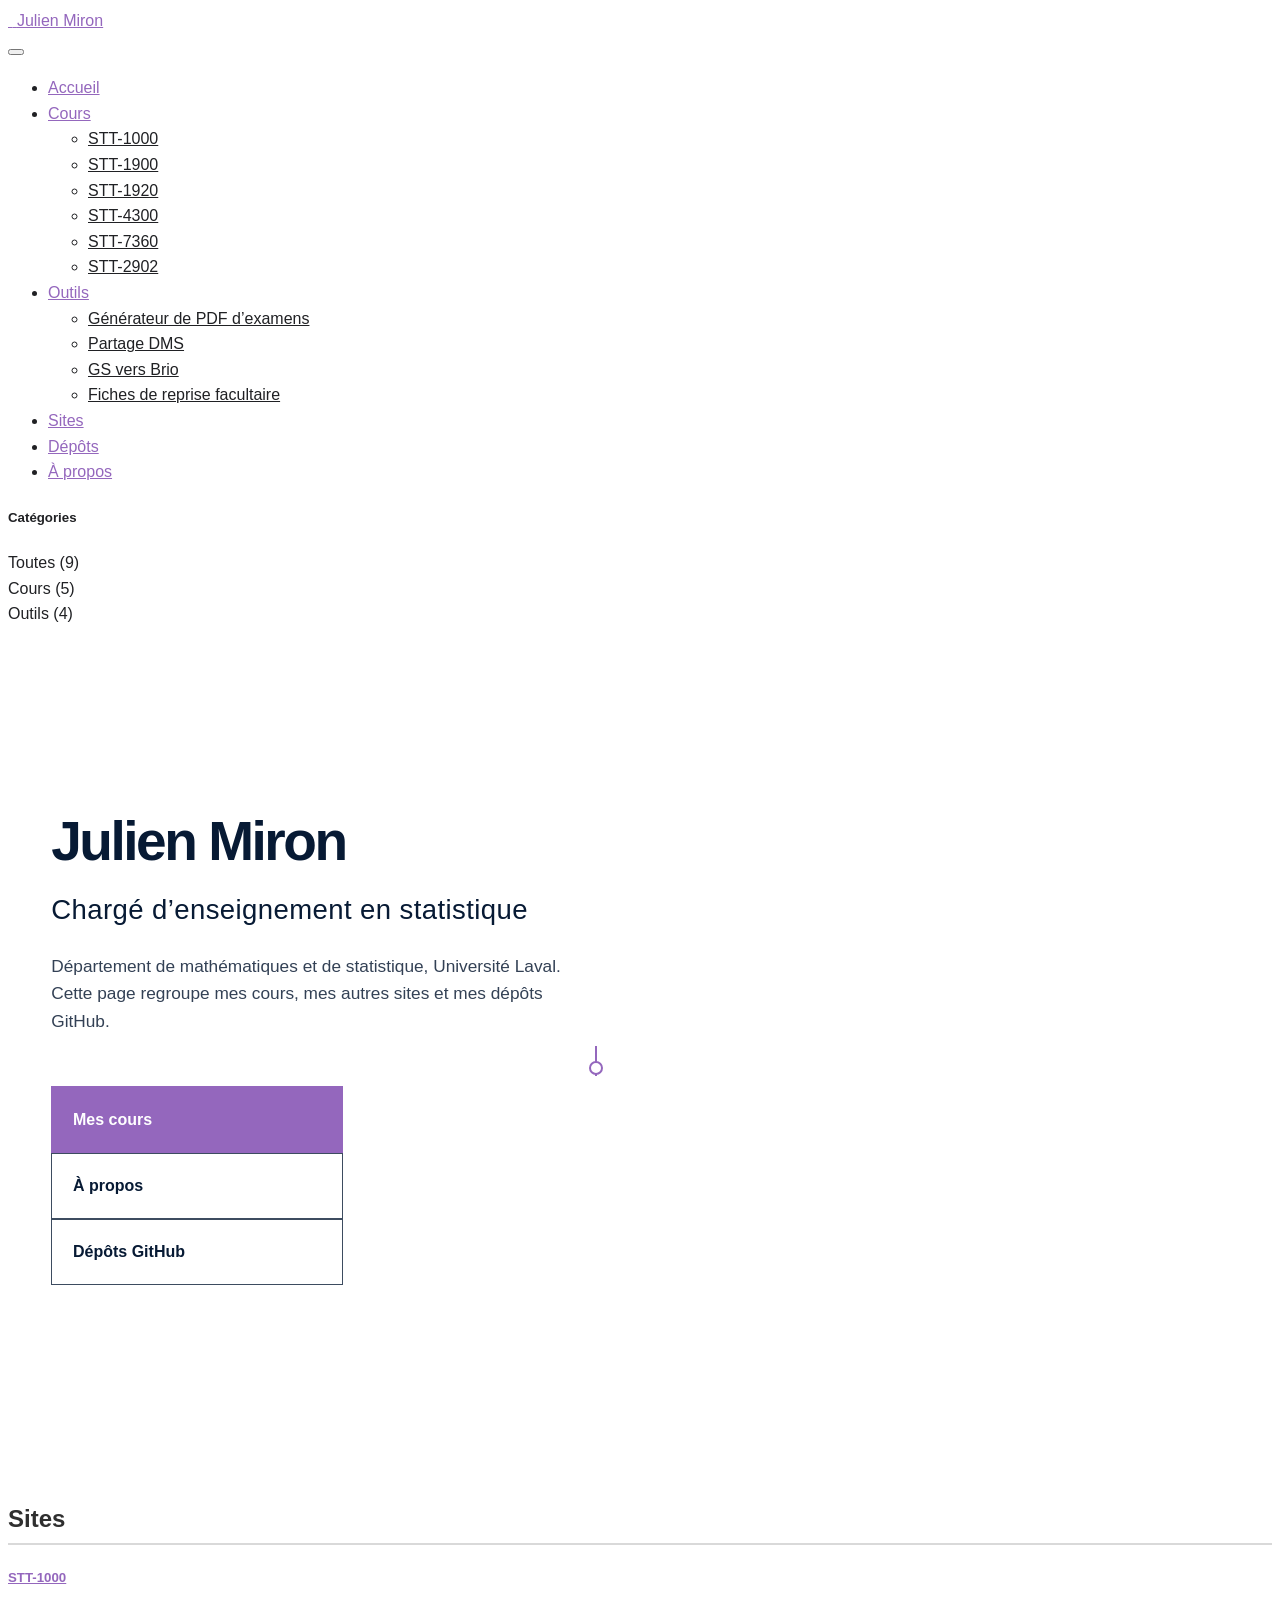
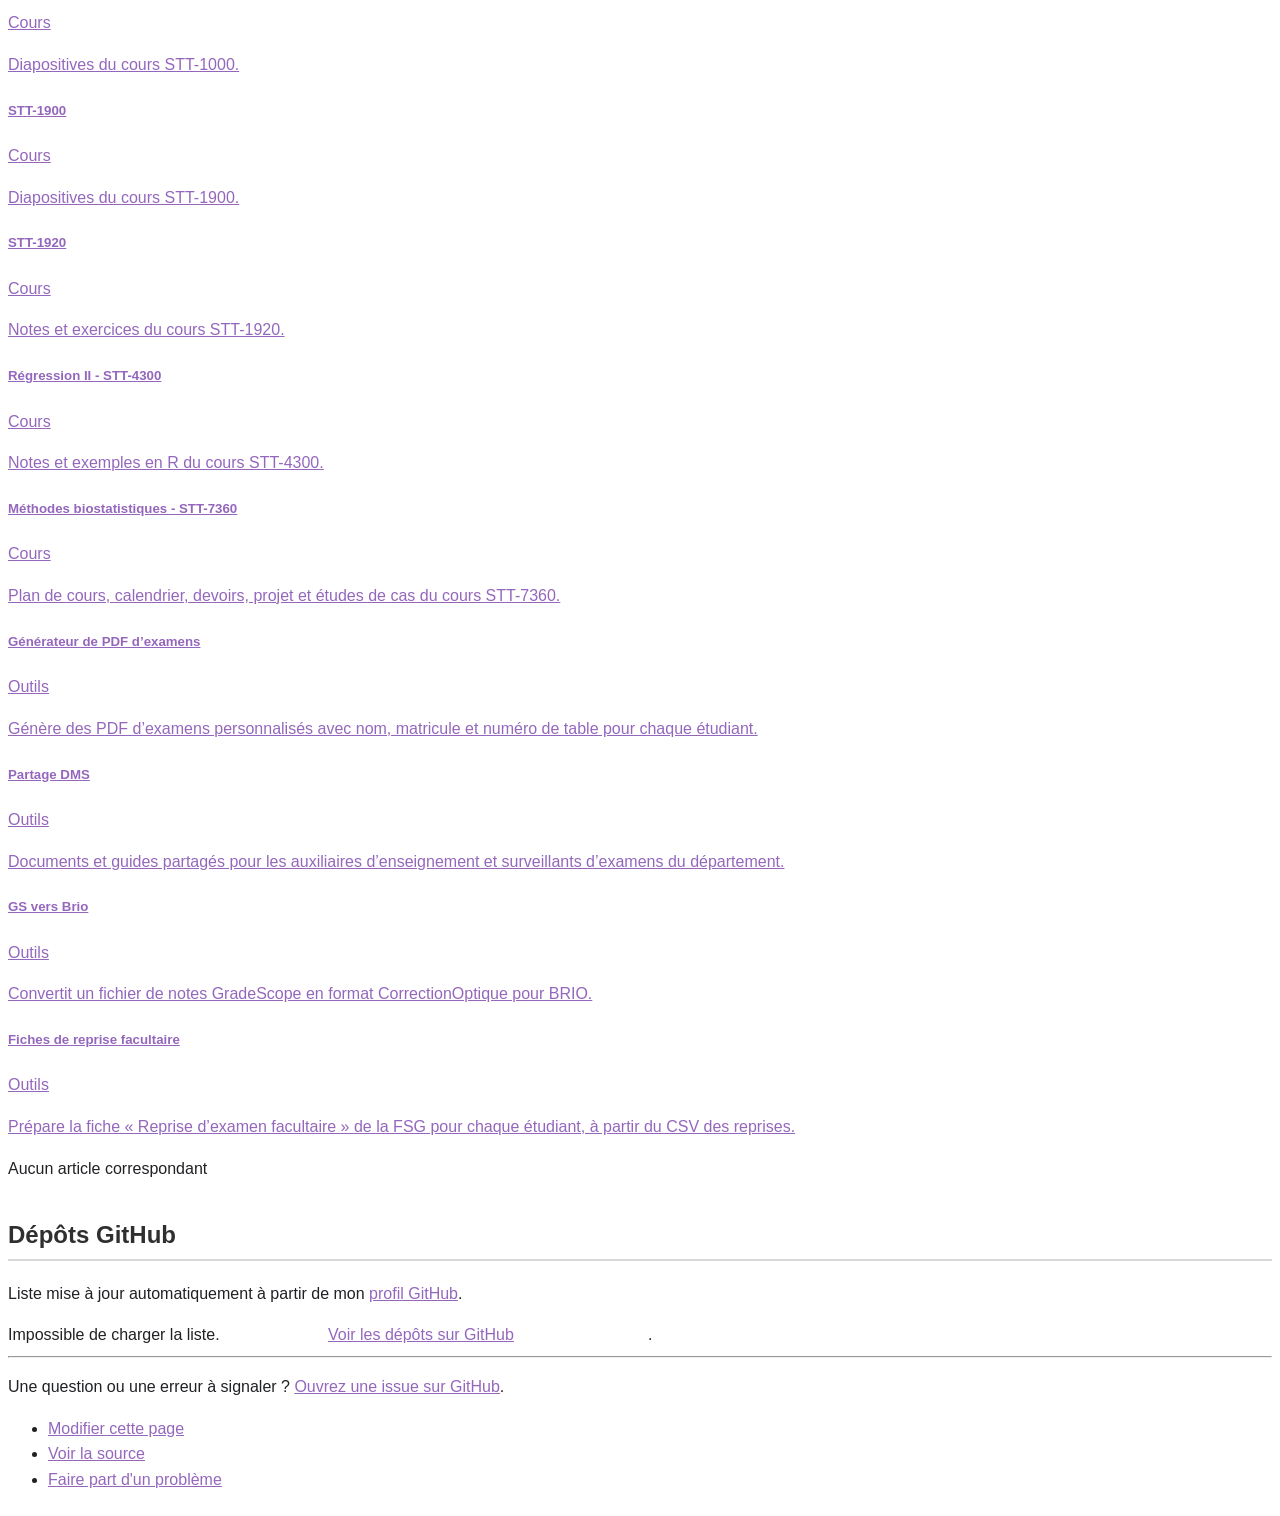
==== commit 3237738e: "Rendu automatique du site (CI)" ====
--- a/docs/index.html
+++ b/docs/index.html
@@ -50,9 +50,9 @@
 <link href="site_libs/quarto-html/quarto-syntax-highlighting-64a204ab8560d761af7679ceaba22944.css" rel="stylesheet" class="quarto-color-scheme-extra" id="quarto-text-highlighting-styles">
 <script src="site_libs/bootstrap/bootstrap.min.js"></script>
 <link href="site_libs/bootstrap/bootstrap-icons.css" rel="stylesheet">
-<link href="site_libs/bootstrap/bootstrap-d879eba7f9f7abf158eeecada124be5f.min.css" rel="stylesheet" append-hash="true" class="quarto-color-scheme" id="quarto-bootstrap" data-mode="light">
-<link href="site_libs/bootstrap/bootstrap-dark-7b0ec55f2ec8233fd6773d6c79ecd5b3.min.css" rel="stylesheet" append-hash="true" class="quarto-color-scheme quarto-color-alternate" id="quarto-bootstrap" data-mode="dark">
-<link href="site_libs/bootstrap/bootstrap-d879eba7f9f7abf158eeecada124be5f.min.css" rel="stylesheet" append-hash="true" class="quarto-color-scheme-extra" id="quarto-bootstrap" data-mode="light">
+<link href="site_libs/bootstrap/bootstrap-f28db2f28e40bd2319d0714e6e487a7d.min.css" rel="stylesheet" append-hash="true" class="quarto-color-scheme" id="quarto-bootstrap" data-mode="light">
+<link href="site_libs/bootstrap/bootstrap-dark-9a0510a99ae994a95cc48b8bda989928.min.css" rel="stylesheet" append-hash="true" class="quarto-color-scheme quarto-color-alternate" id="quarto-bootstrap" data-mode="dark">
+<link href="site_libs/bootstrap/bootstrap-f28db2f28e40bd2319d0714e6e487a7d.min.css" rel="stylesheet" append-hash="true" class="quarto-color-scheme-extra" id="quarto-bootstrap" data-mode="light">
 <script id="quarto-search-options" type="application/json">{
   "location": "navbar",
   "copy-button": false,
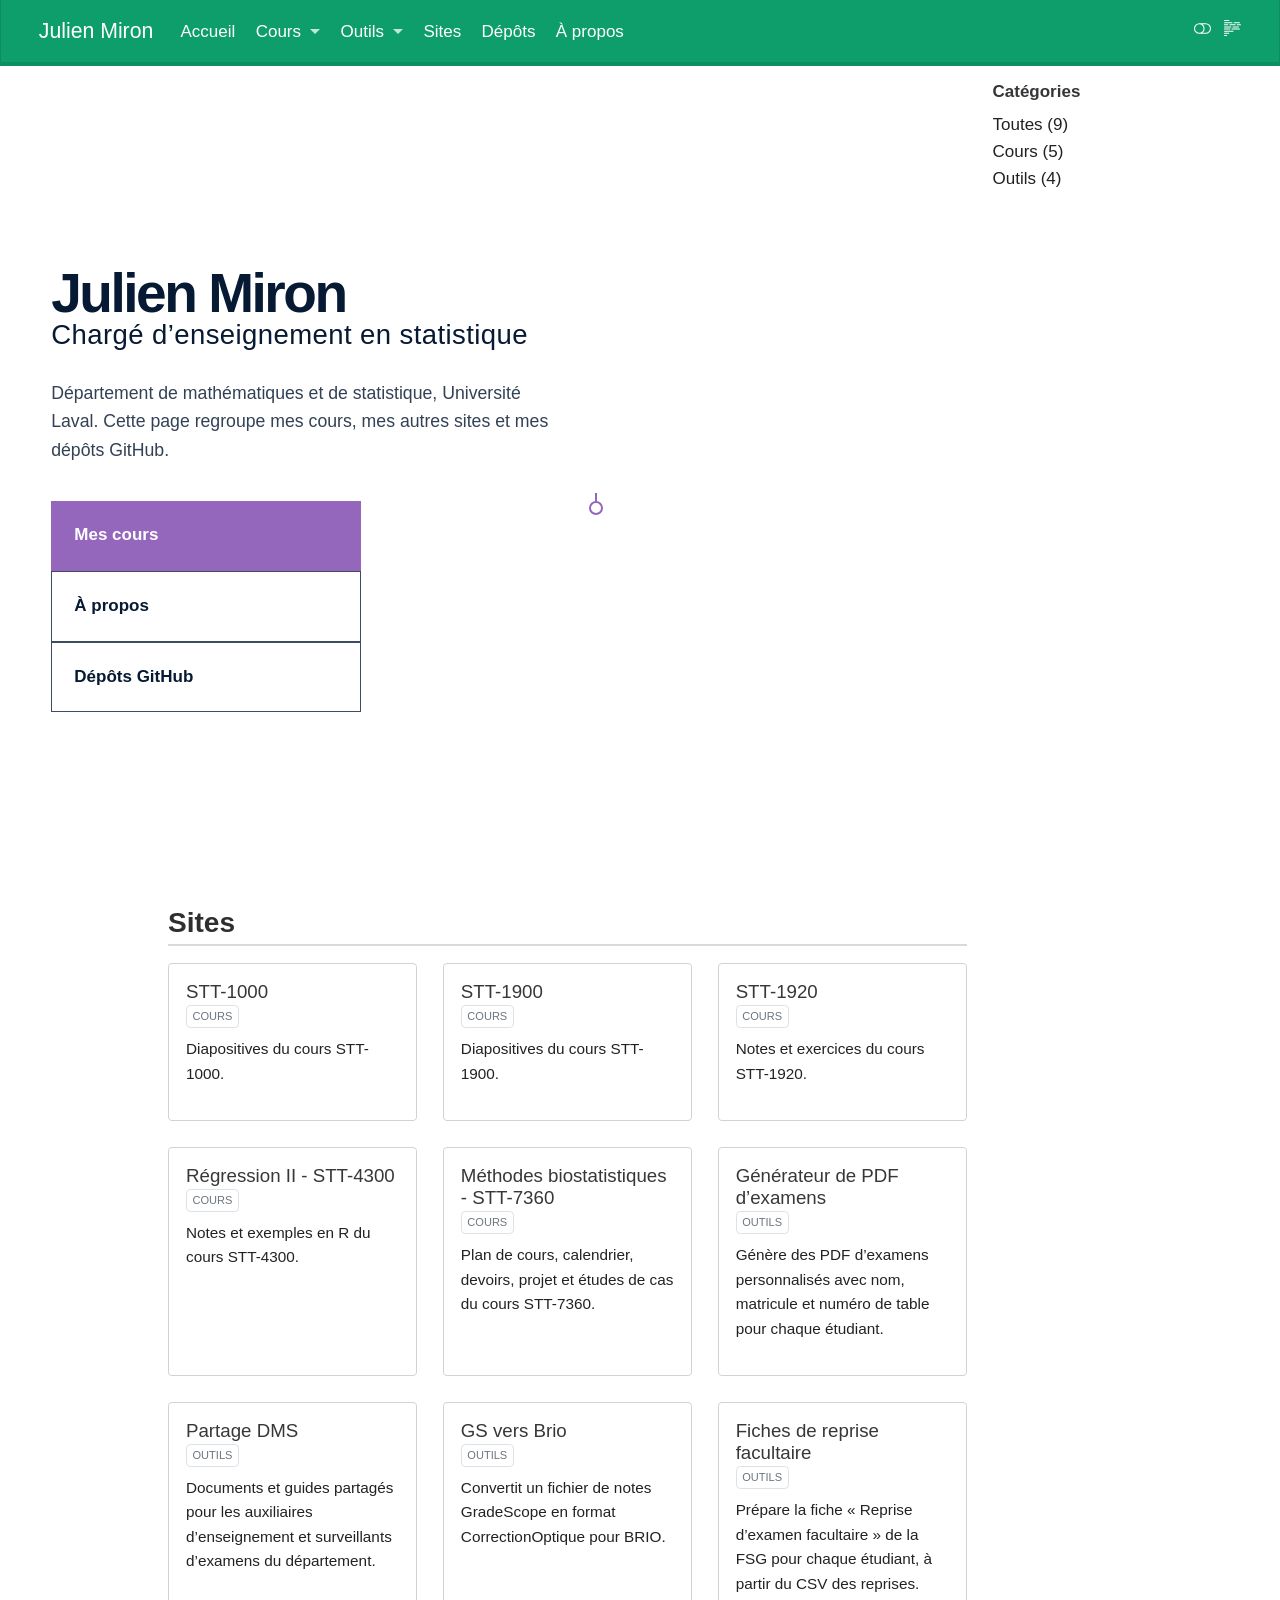
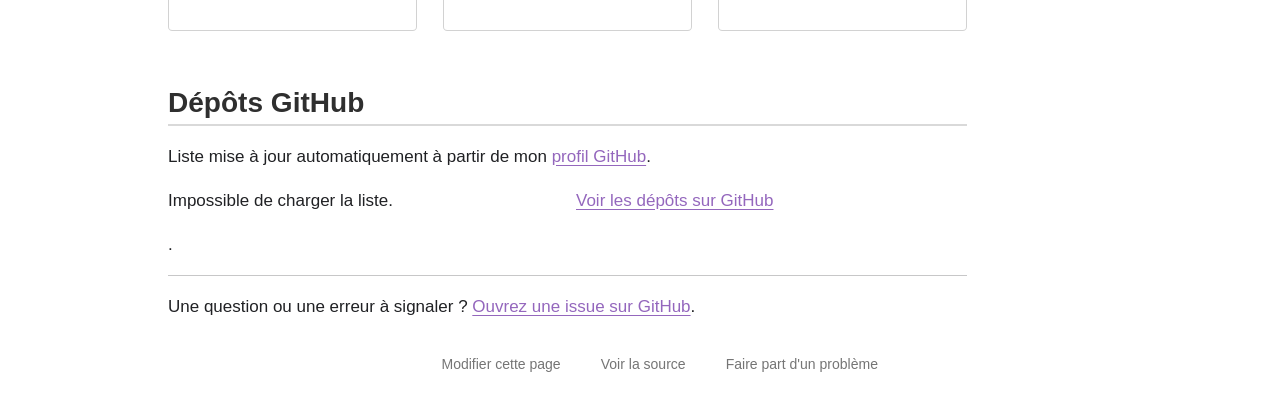
==== commit 7905fb69: "Rendu automatique du site (CI)" ====
--- a/docs/index.html
+++ b/docs/index.html
@@ -50,9 +50,9 @@
 <link href="site_libs/quarto-html/quarto-syntax-highlighting-64a204ab8560d761af7679ceaba22944.css" rel="stylesheet" class="quarto-color-scheme-extra" id="quarto-text-highlighting-styles">
 <script src="site_libs/bootstrap/bootstrap.min.js"></script>
 <link href="site_libs/bootstrap/bootstrap-icons.css" rel="stylesheet">
-<link href="site_libs/bootstrap/bootstrap-f28db2f28e40bd2319d0714e6e487a7d.min.css" rel="stylesheet" append-hash="true" class="quarto-color-scheme" id="quarto-bootstrap" data-mode="light">
-<link href="site_libs/bootstrap/bootstrap-dark-9a0510a99ae994a95cc48b8bda989928.min.css" rel="stylesheet" append-hash="true" class="quarto-color-scheme quarto-color-alternate" id="quarto-bootstrap" data-mode="dark">
-<link href="site_libs/bootstrap/bootstrap-f28db2f28e40bd2319d0714e6e487a7d.min.css" rel="stylesheet" append-hash="true" class="quarto-color-scheme-extra" id="quarto-bootstrap" data-mode="light">
+<link href="site_libs/bootstrap/bootstrap-d879eba7f9f7abf158eeecada124be5f.min.css" rel="stylesheet" append-hash="true" class="quarto-color-scheme" id="quarto-bootstrap" data-mode="light">
+<link href="site_libs/bootstrap/bootstrap-dark-7b0ec55f2ec8233fd6773d6c79ecd5b3.min.css" rel="stylesheet" append-hash="true" class="quarto-color-scheme quarto-color-alternate" id="quarto-bootstrap" data-mode="dark">
+<link href="site_libs/bootstrap/bootstrap-d879eba7f9f7abf158eeecada124be5f.min.css" rel="stylesheet" append-hash="true" class="quarto-color-scheme-extra" id="quarto-bootstrap" data-mode="light">
 <script id="quarto-search-options" type="application/json">{
   "location": "navbar",
   "copy-button": false,
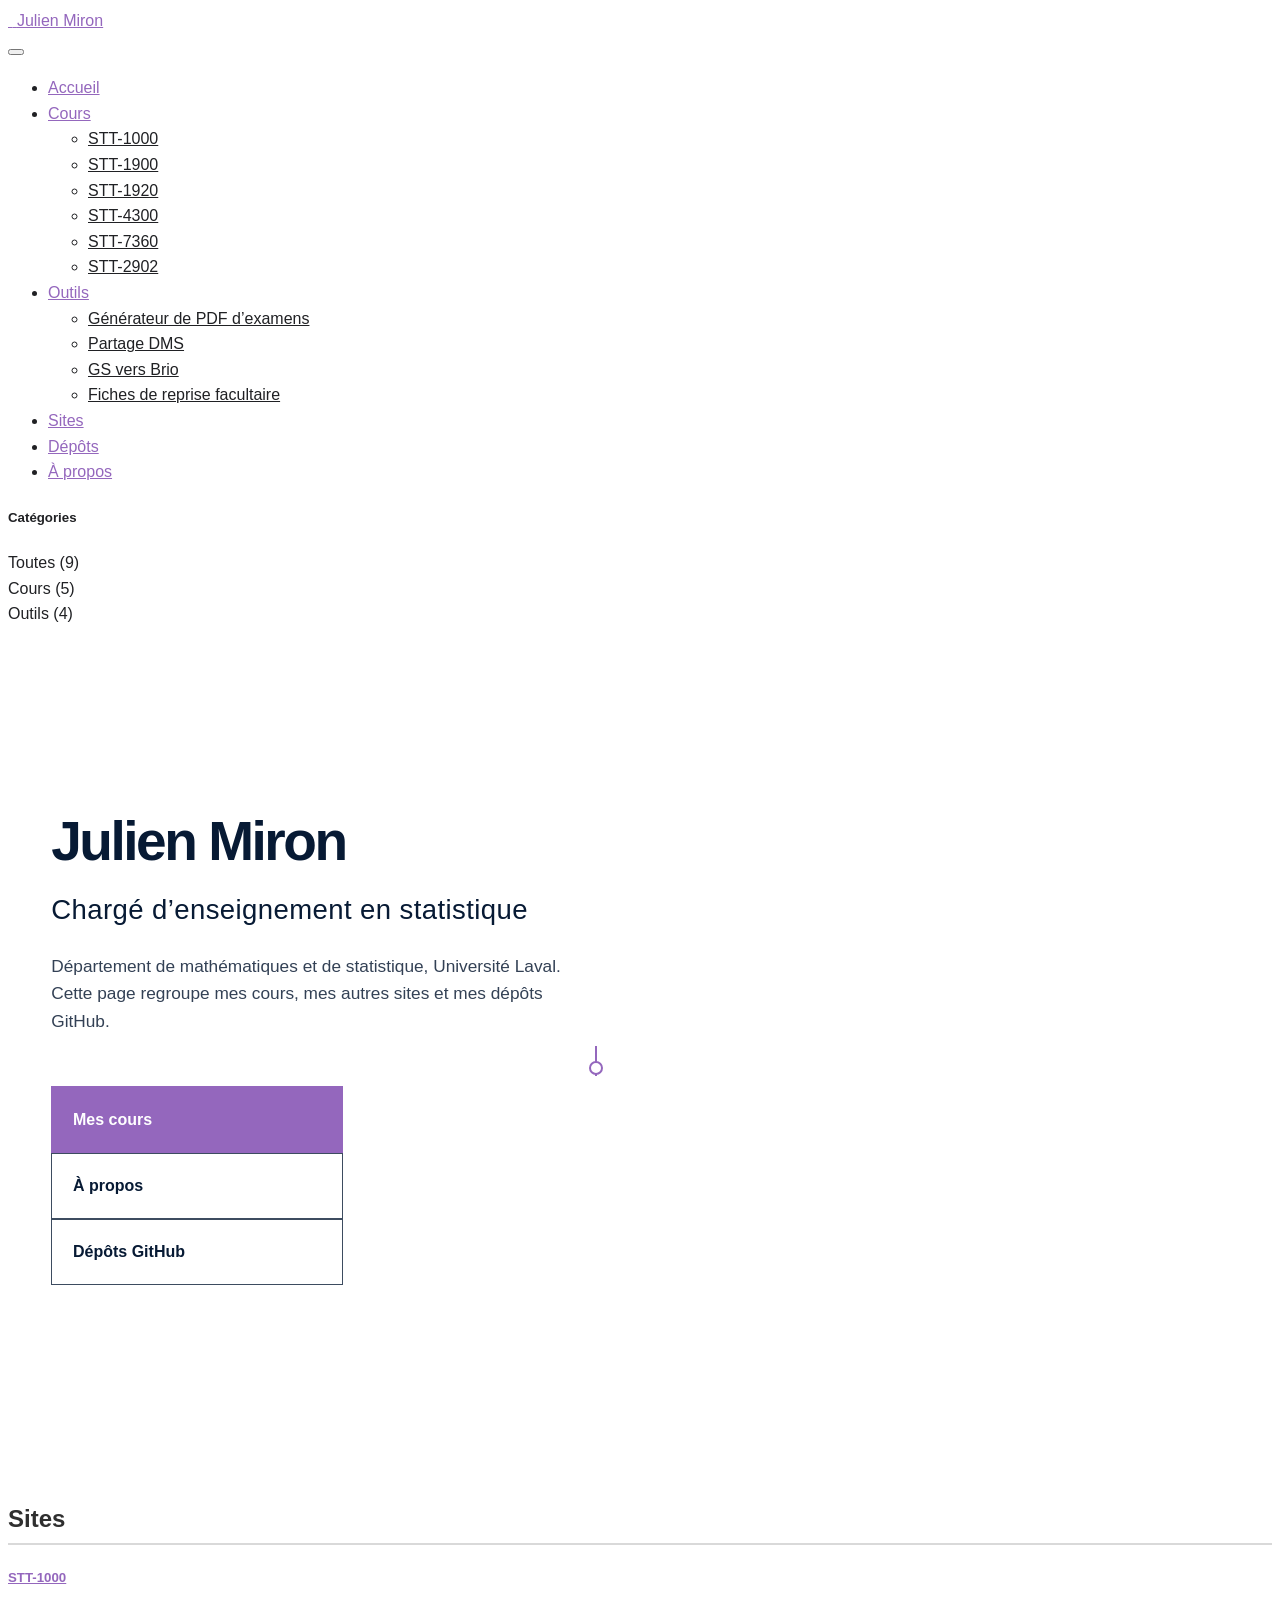
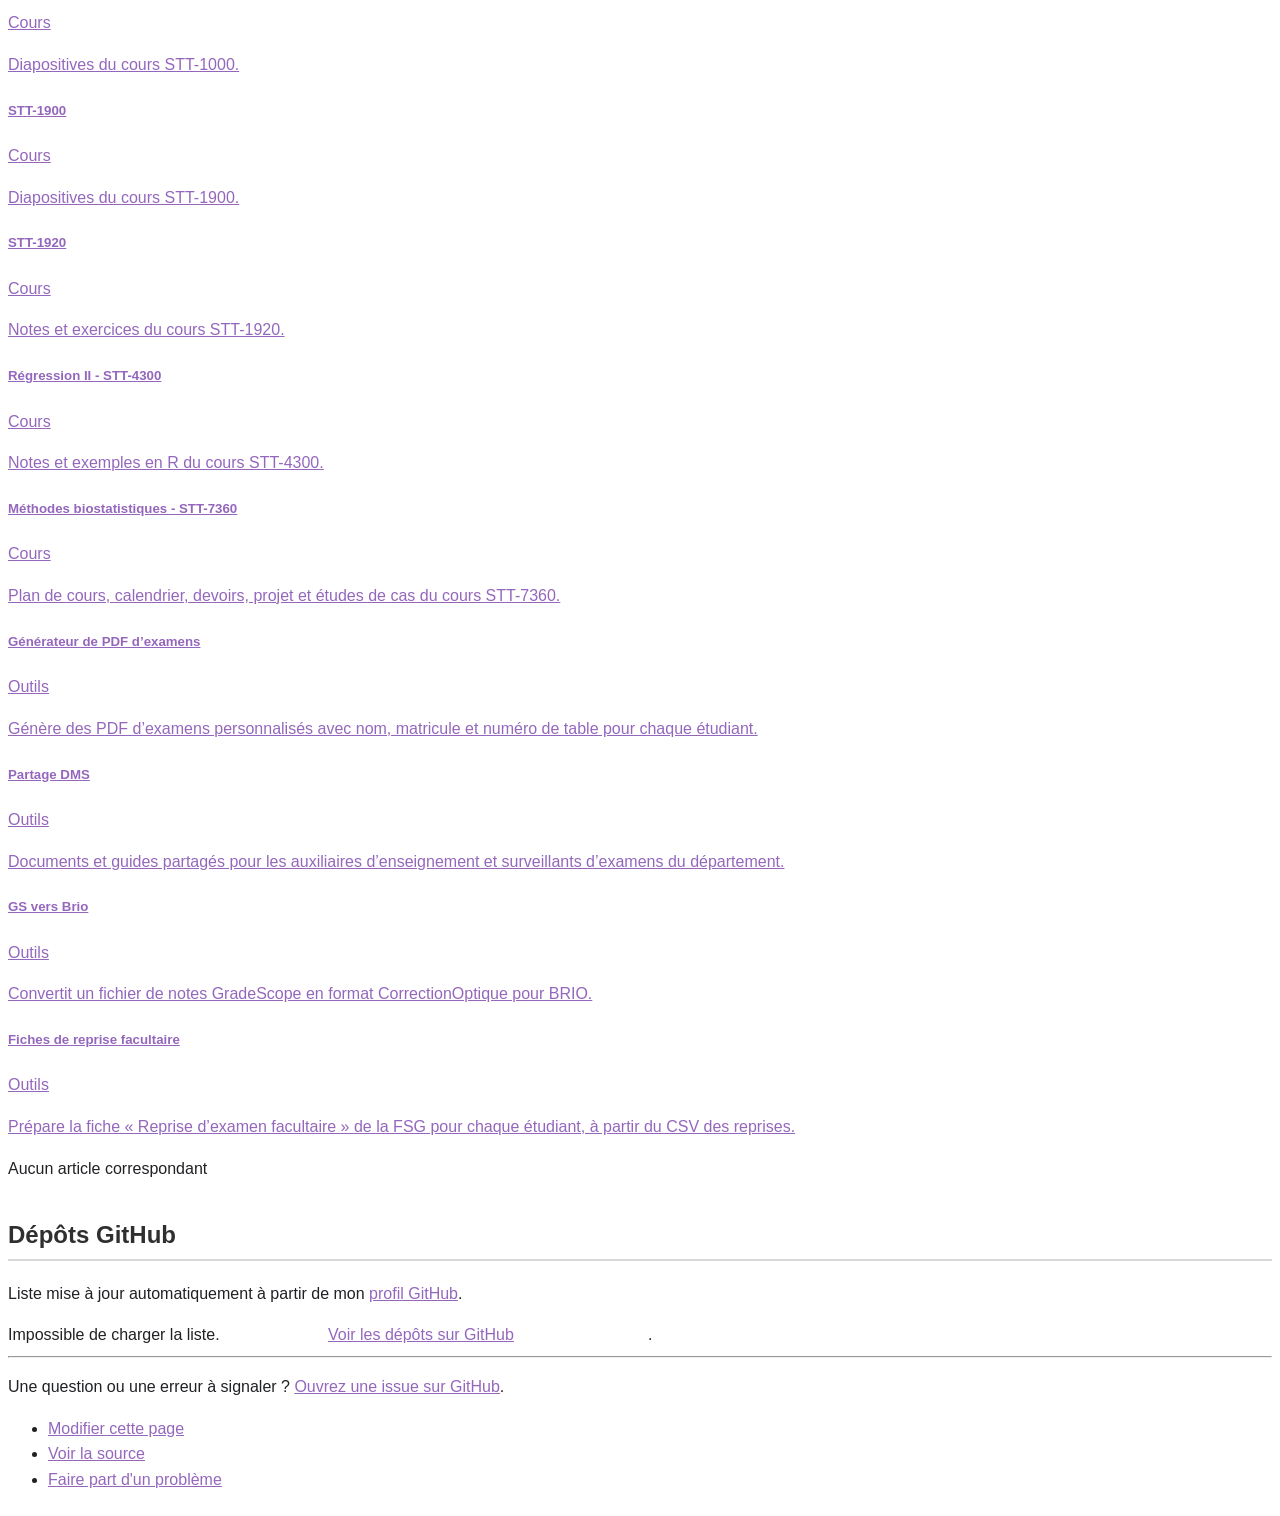
==== commit 943c947f: "Rendu automatique du site (CI)" ====
--- a/docs/index.html
+++ b/docs/index.html
@@ -50,9 +50,9 @@
 <link href="site_libs/quarto-html/quarto-syntax-highlighting-64a204ab8560d761af7679ceaba22944.css" rel="stylesheet" class="quarto-color-scheme-extra" id="quarto-text-highlighting-styles">
 <script src="site_libs/bootstrap/bootstrap.min.js"></script>
 <link href="site_libs/bootstrap/bootstrap-icons.css" rel="stylesheet">
-<link href="site_libs/bootstrap/bootstrap-d879eba7f9f7abf158eeecada124be5f.min.css" rel="stylesheet" append-hash="true" class="quarto-color-scheme" id="quarto-bootstrap" data-mode="light">
-<link href="site_libs/bootstrap/bootstrap-dark-7b0ec55f2ec8233fd6773d6c79ecd5b3.min.css" rel="stylesheet" append-hash="true" class="quarto-color-scheme quarto-color-alternate" id="quarto-bootstrap" data-mode="dark">
-<link href="site_libs/bootstrap/bootstrap-d879eba7f9f7abf158eeecada124be5f.min.css" rel="stylesheet" append-hash="true" class="quarto-color-scheme-extra" id="quarto-bootstrap" data-mode="light">
+<link href="site_libs/bootstrap/bootstrap-f28db2f28e40bd2319d0714e6e487a7d.min.css" rel="stylesheet" append-hash="true" class="quarto-color-scheme" id="quarto-bootstrap" data-mode="light">
+<link href="site_libs/bootstrap/bootstrap-dark-9a0510a99ae994a95cc48b8bda989928.min.css" rel="stylesheet" append-hash="true" class="quarto-color-scheme quarto-color-alternate" id="quarto-bootstrap" data-mode="dark">
+<link href="site_libs/bootstrap/bootstrap-f28db2f28e40bd2319d0714e6e487a7d.min.css" rel="stylesheet" append-hash="true" class="quarto-color-scheme-extra" id="quarto-bootstrap" data-mode="light">
 <script id="quarto-search-options" type="application/json">{
   "location": "navbar",
   "copy-button": false,
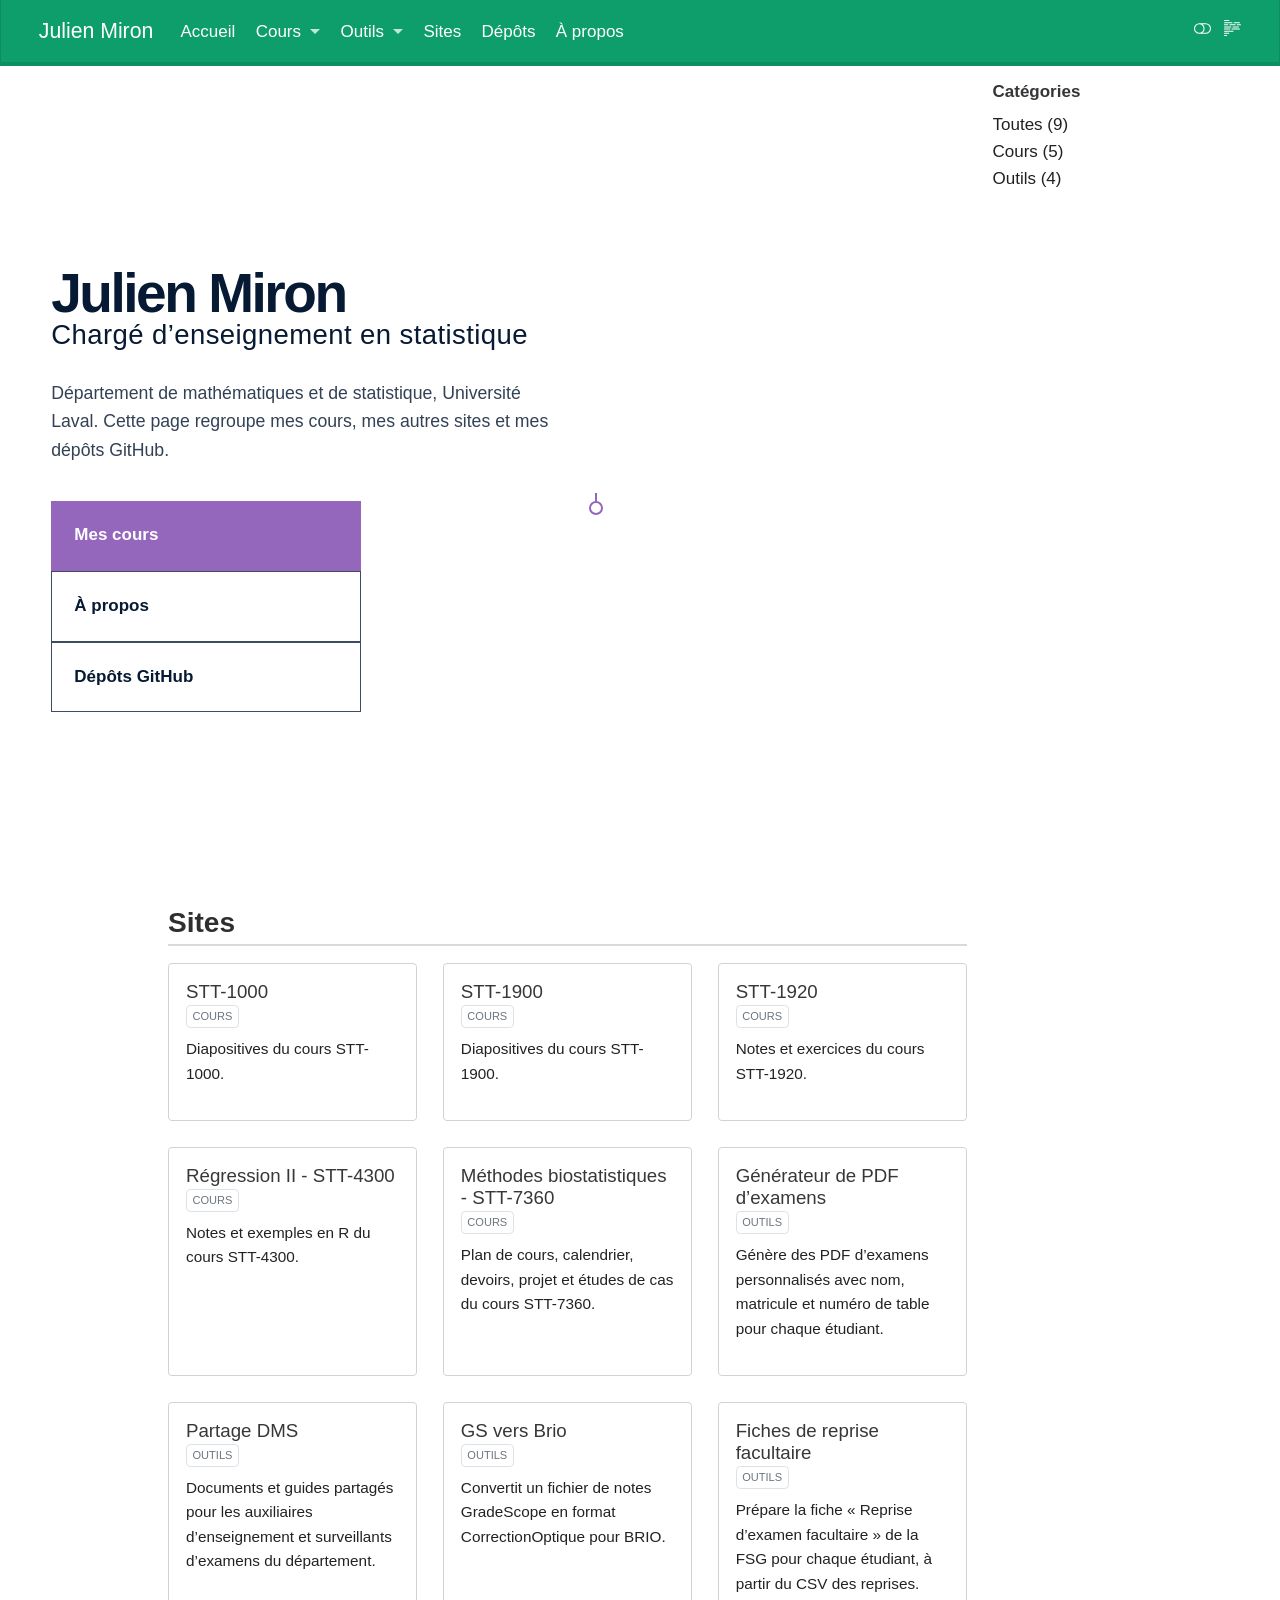
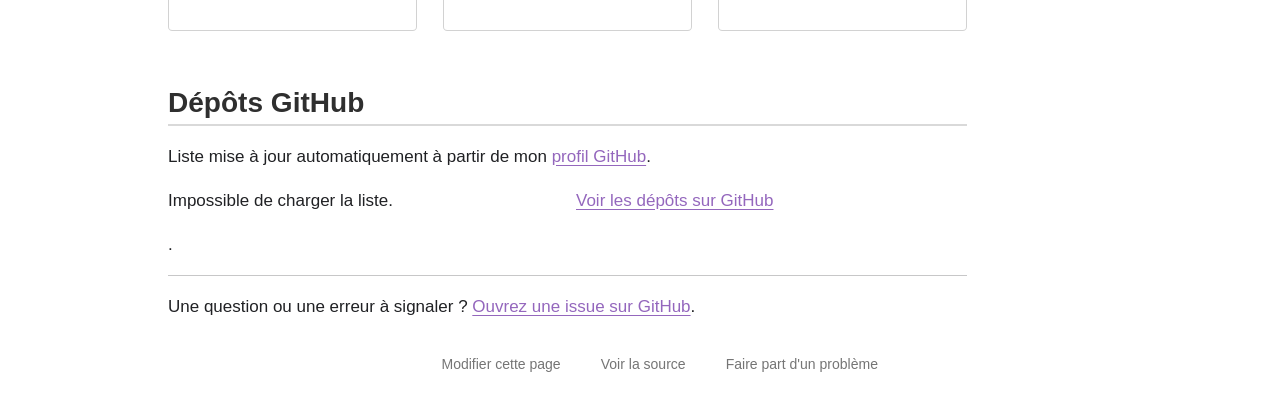
==== commit e3e4b139: "Rendu automatique du site (CI)" ====
--- a/docs/index.html
+++ b/docs/index.html
@@ -50,9 +50,9 @@
 <link href="site_libs/quarto-html/quarto-syntax-highlighting-64a204ab8560d761af7679ceaba22944.css" rel="stylesheet" class="quarto-color-scheme-extra" id="quarto-text-highlighting-styles">
 <script src="site_libs/bootstrap/bootstrap.min.js"></script>
 <link href="site_libs/bootstrap/bootstrap-icons.css" rel="stylesheet">
-<link href="site_libs/bootstrap/bootstrap-f28db2f28e40bd2319d0714e6e487a7d.min.css" rel="stylesheet" append-hash="true" class="quarto-color-scheme" id="quarto-bootstrap" data-mode="light">
-<link href="site_libs/bootstrap/bootstrap-dark-9a0510a99ae994a95cc48b8bda989928.min.css" rel="stylesheet" append-hash="true" class="quarto-color-scheme quarto-color-alternate" id="quarto-bootstrap" data-mode="dark">
-<link href="site_libs/bootstrap/bootstrap-f28db2f28e40bd2319d0714e6e487a7d.min.css" rel="stylesheet" append-hash="true" class="quarto-color-scheme-extra" id="quarto-bootstrap" data-mode="light">
+<link href="site_libs/bootstrap/bootstrap-d879eba7f9f7abf158eeecada124be5f.min.css" rel="stylesheet" append-hash="true" class="quarto-color-scheme" id="quarto-bootstrap" data-mode="light">
+<link href="site_libs/bootstrap/bootstrap-dark-7b0ec55f2ec8233fd6773d6c79ecd5b3.min.css" rel="stylesheet" append-hash="true" class="quarto-color-scheme quarto-color-alternate" id="quarto-bootstrap" data-mode="dark">
+<link href="site_libs/bootstrap/bootstrap-d879eba7f9f7abf158eeecada124be5f.min.css" rel="stylesheet" append-hash="true" class="quarto-color-scheme-extra" id="quarto-bootstrap" data-mode="light">
 <script id="quarto-search-options" type="application/json">{
   "location": "navbar",
   "copy-button": false,
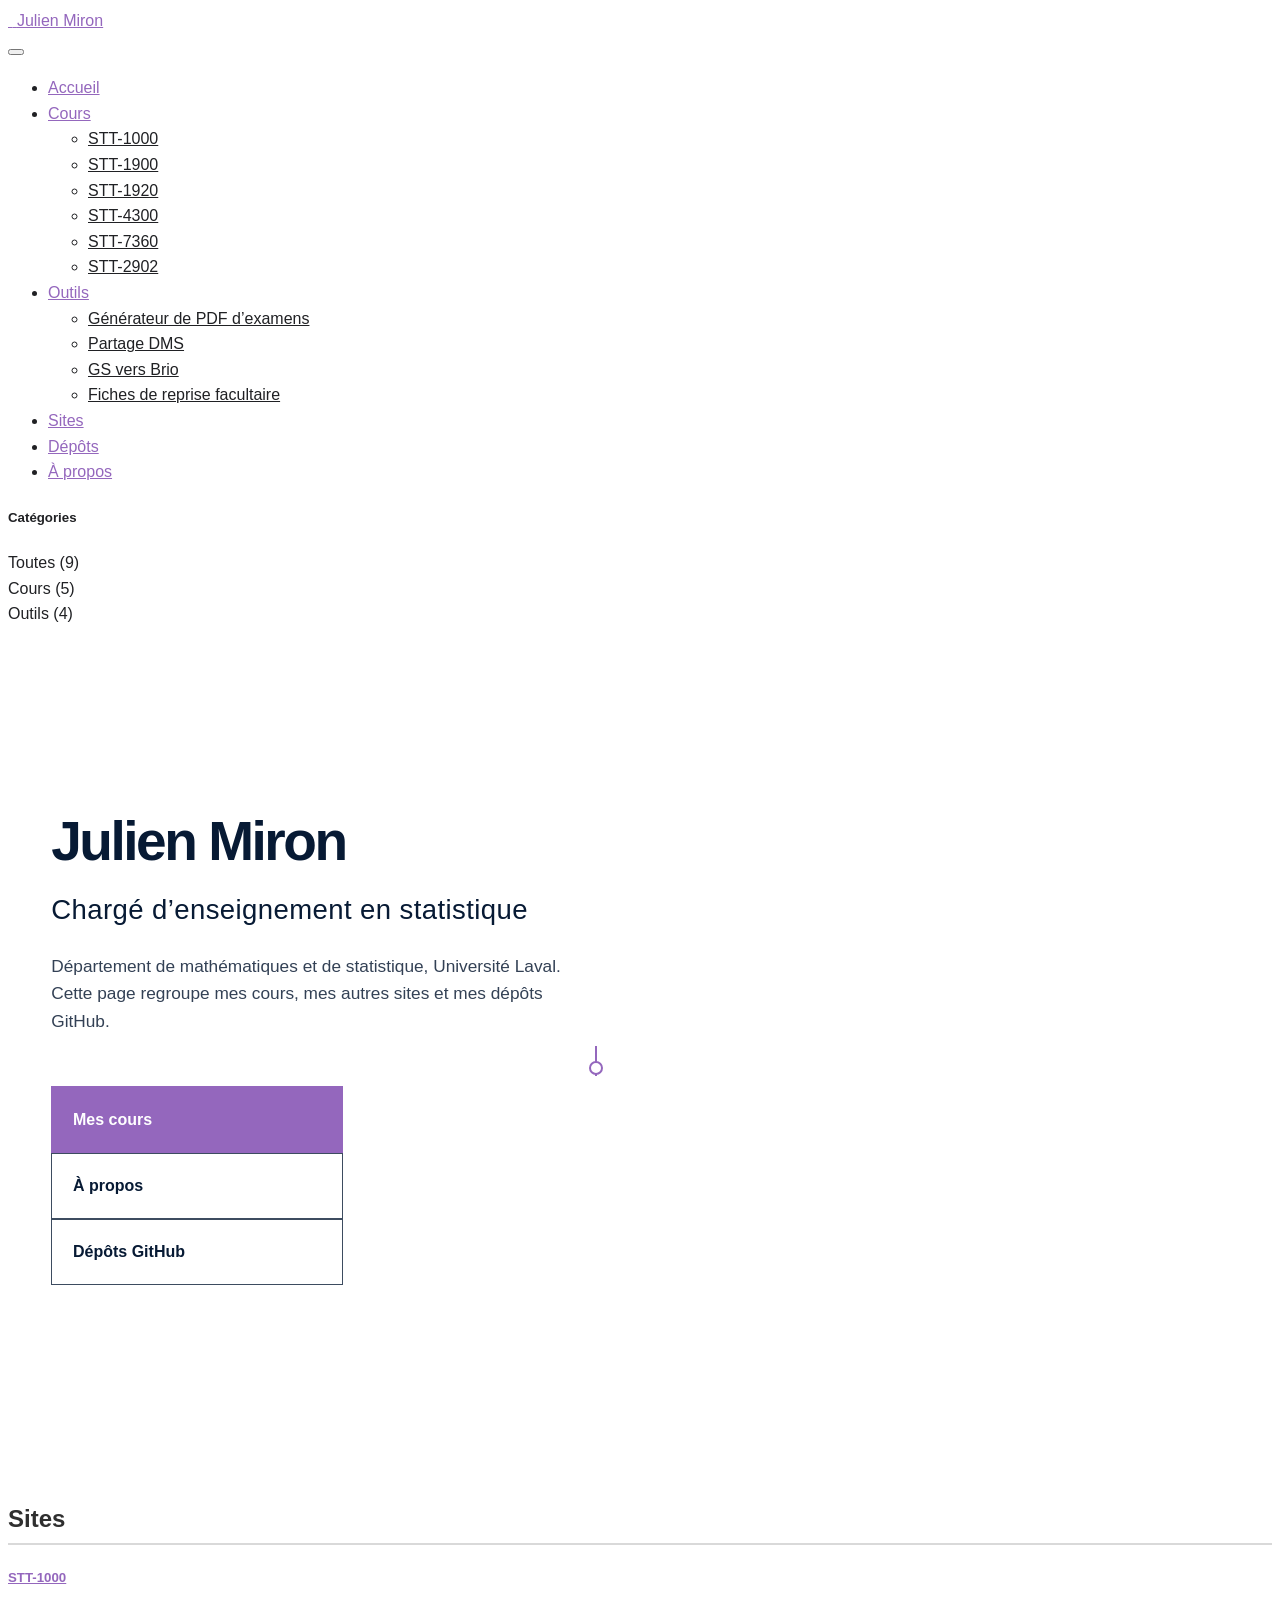
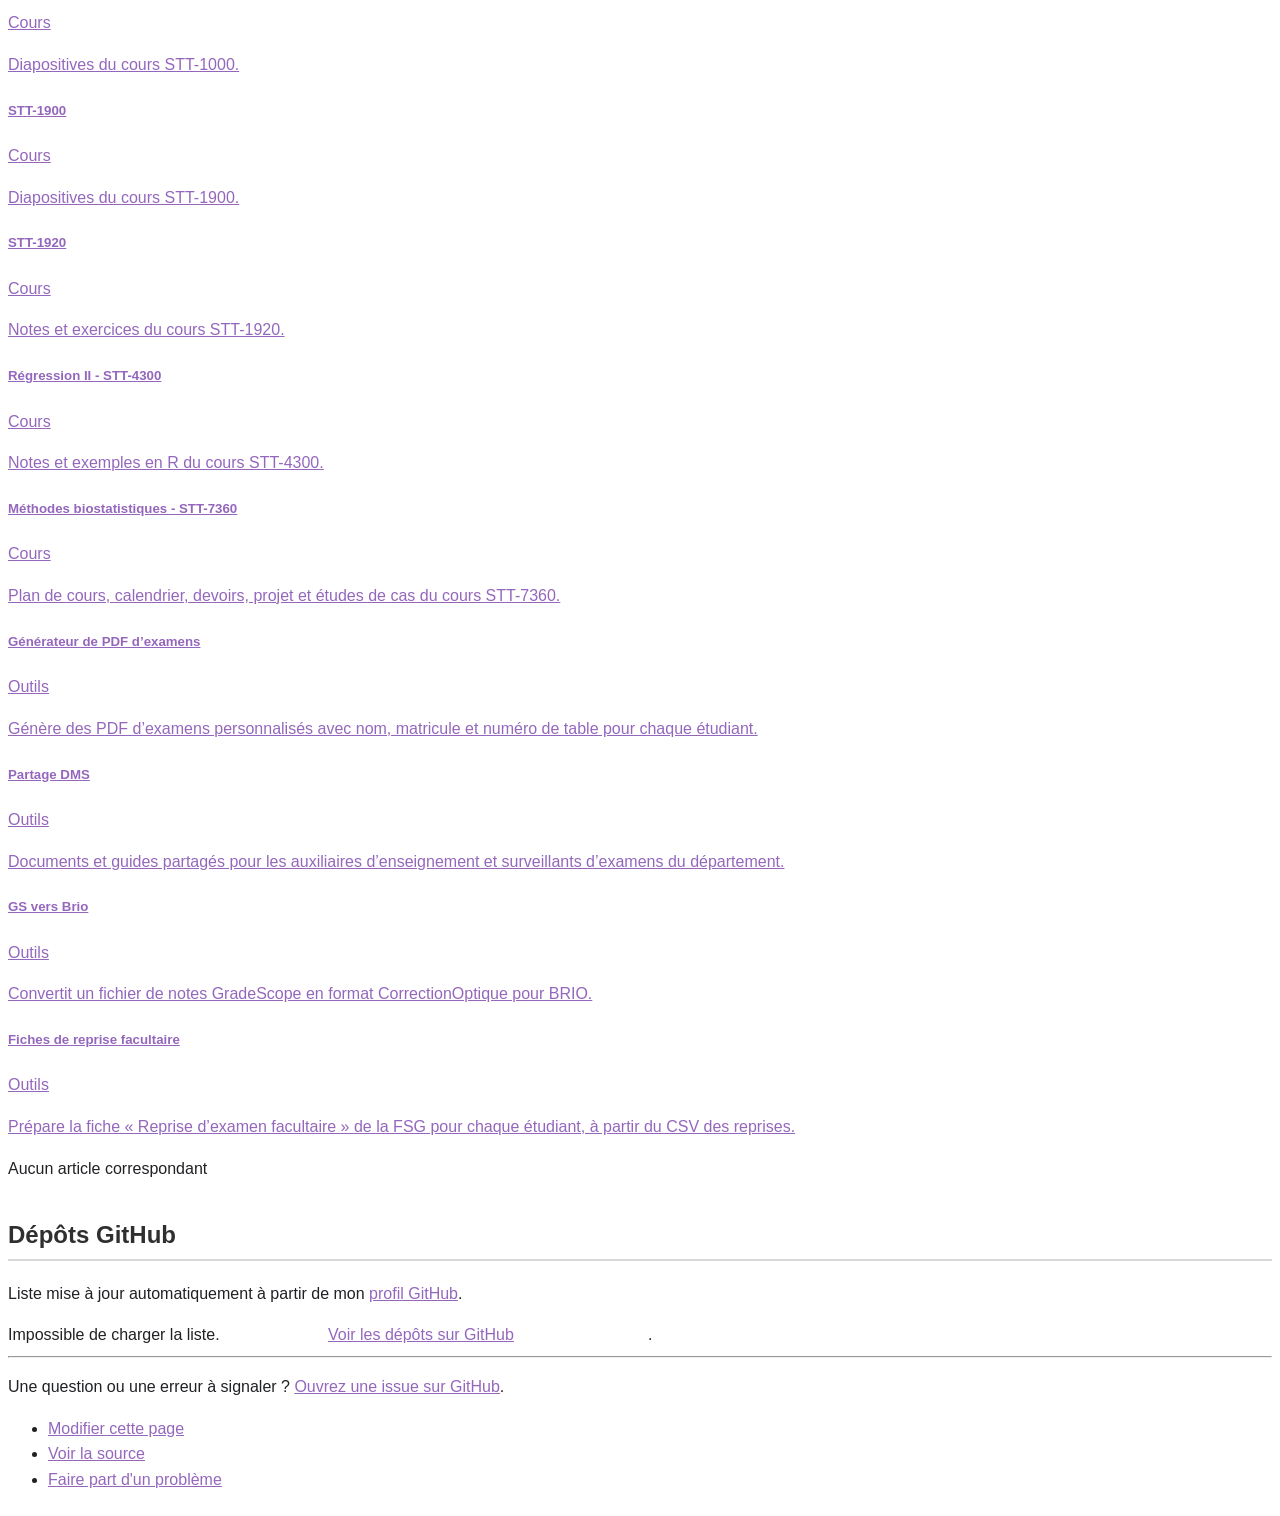
==== commit 6d3c6ea2: "Rendu automatique du site (CI)" ====
--- a/docs/index.html
+++ b/docs/index.html
@@ -50,9 +50,9 @@
 <link href="site_libs/quarto-html/quarto-syntax-highlighting-64a204ab8560d761af7679ceaba22944.css" rel="stylesheet" class="quarto-color-scheme-extra" id="quarto-text-highlighting-styles">
 <script src="site_libs/bootstrap/bootstrap.min.js"></script>
 <link href="site_libs/bootstrap/bootstrap-icons.css" rel="stylesheet">
-<link href="site_libs/bootstrap/bootstrap-d879eba7f9f7abf158eeecada124be5f.min.css" rel="stylesheet" append-hash="true" class="quarto-color-scheme" id="quarto-bootstrap" data-mode="light">
-<link href="site_libs/bootstrap/bootstrap-dark-7b0ec55f2ec8233fd6773d6c79ecd5b3.min.css" rel="stylesheet" append-hash="true" class="quarto-color-scheme quarto-color-alternate" id="quarto-bootstrap" data-mode="dark">
-<link href="site_libs/bootstrap/bootstrap-d879eba7f9f7abf158eeecada124be5f.min.css" rel="stylesheet" append-hash="true" class="quarto-color-scheme-extra" id="quarto-bootstrap" data-mode="light">
+<link href="site_libs/bootstrap/bootstrap-f28db2f28e40bd2319d0714e6e487a7d.min.css" rel="stylesheet" append-hash="true" class="quarto-color-scheme" id="quarto-bootstrap" data-mode="light">
+<link href="site_libs/bootstrap/bootstrap-dark-9a0510a99ae994a95cc48b8bda989928.min.css" rel="stylesheet" append-hash="true" class="quarto-color-scheme quarto-color-alternate" id="quarto-bootstrap" data-mode="dark">
+<link href="site_libs/bootstrap/bootstrap-f28db2f28e40bd2319d0714e6e487a7d.min.css" rel="stylesheet" append-hash="true" class="quarto-color-scheme-extra" id="quarto-bootstrap" data-mode="light">
 <script id="quarto-search-options" type="application/json">{
   "location": "navbar",
   "copy-button": false,
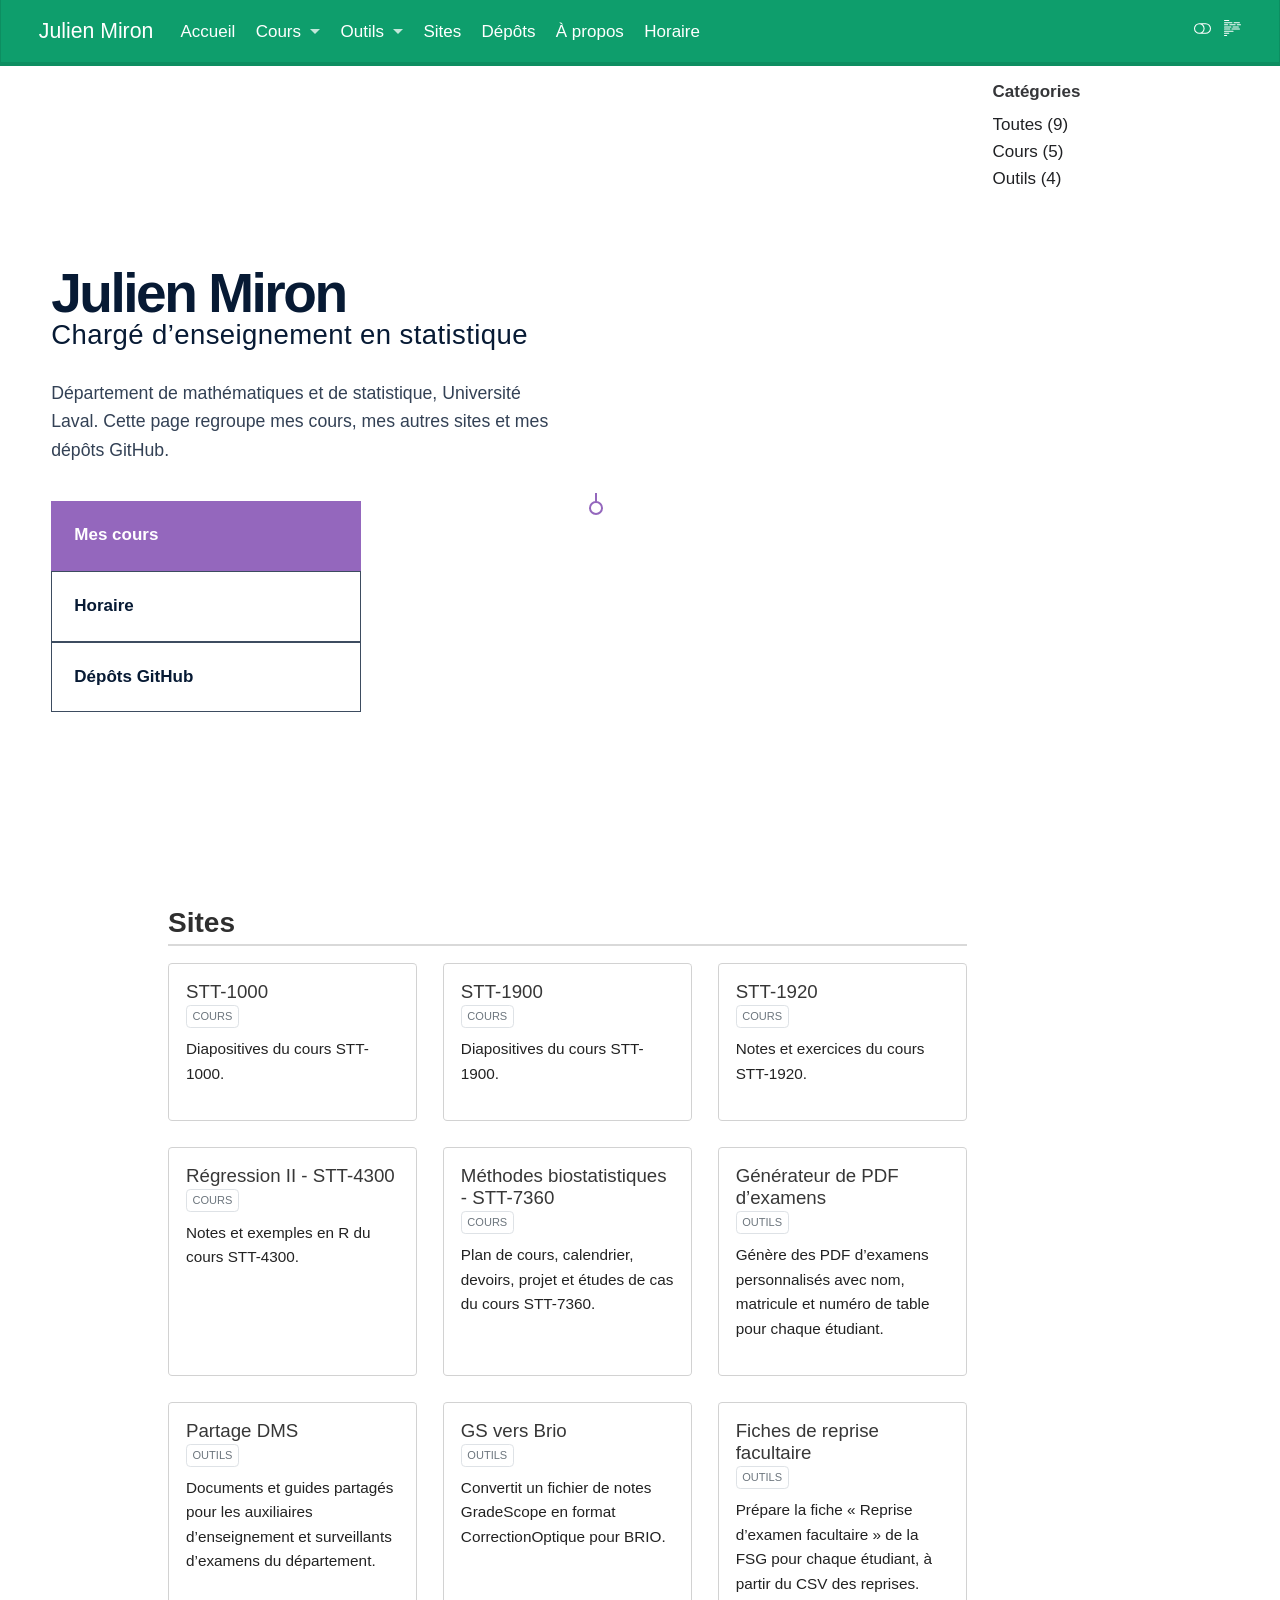
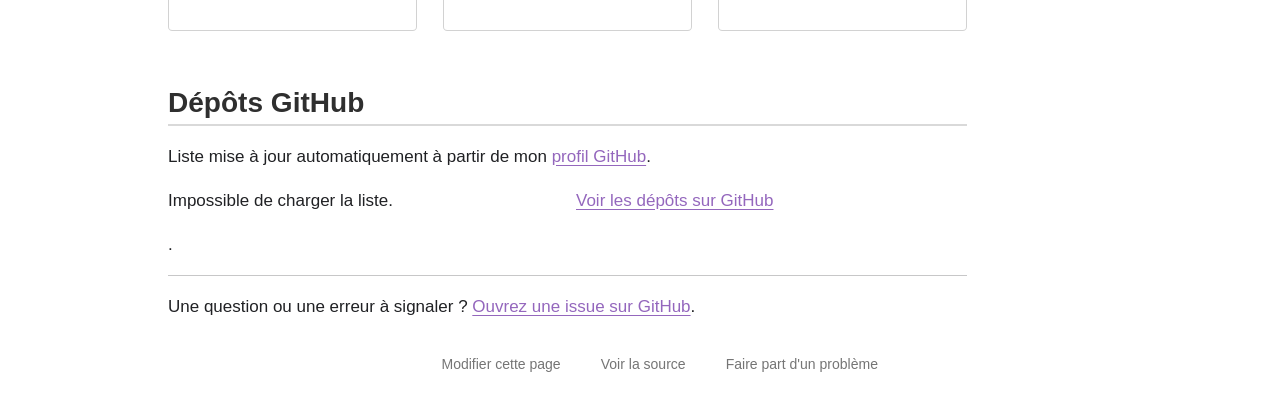
==== commit 045dac73: "Add weekly schedule template in horaire.qmd - Created a new file 'horaire.qmd' to outline the weekly" ====
--- a/docs/index.html
+++ b/docs/index.html
@@ -50,9 +50,9 @@
 <link href="site_libs/quarto-html/quarto-syntax-highlighting-64a204ab8560d761af7679ceaba22944.css" rel="stylesheet" class="quarto-color-scheme-extra" id="quarto-text-highlighting-styles">
 <script src="site_libs/bootstrap/bootstrap.min.js"></script>
 <link href="site_libs/bootstrap/bootstrap-icons.css" rel="stylesheet">
-<link href="site_libs/bootstrap/bootstrap-f28db2f28e40bd2319d0714e6e487a7d.min.css" rel="stylesheet" append-hash="true" class="quarto-color-scheme" id="quarto-bootstrap" data-mode="light">
-<link href="site_libs/bootstrap/bootstrap-dark-9a0510a99ae994a95cc48b8bda989928.min.css" rel="stylesheet" append-hash="true" class="quarto-color-scheme quarto-color-alternate" id="quarto-bootstrap" data-mode="dark">
-<link href="site_libs/bootstrap/bootstrap-f28db2f28e40bd2319d0714e6e487a7d.min.css" rel="stylesheet" append-hash="true" class="quarto-color-scheme-extra" id="quarto-bootstrap" data-mode="light">
+<link href="site_libs/bootstrap/bootstrap-e933b15ec3bca1f418c602fe4b8406be.min.css" rel="stylesheet" append-hash="true" class="quarto-color-scheme" id="quarto-bootstrap" data-mode="light">
+<link href="site_libs/bootstrap/bootstrap-dark-f6ee82a1e473516b90b40455e725ee77.min.css" rel="stylesheet" append-hash="true" class="quarto-color-scheme quarto-color-alternate" id="quarto-bootstrap" data-mode="dark">
+<link href="site_libs/bootstrap/bootstrap-e933b15ec3bca1f418c602fe4b8406be.min.css" rel="stylesheet" append-hash="true" class="quarto-color-scheme-extra" id="quarto-bootstrap" data-mode="light">
 <script id="quarto-search-options" type="application/json">{
   "location": "navbar",
   "copy-button": false,
@@ -410,6 +410,10 @@
     <a class="nav-link" href="./about.html"> 
 <span class="menu-text">À propos</span></a>
   </li>  
+  <li class="nav-item">
+    <a class="nav-link" href="./horaire.html"> 
+<span class="menu-text">Horaire</span></a>
+  </li>  
 </ul>
           </div> <!-- /navcollapse -->
             <div class="quarto-navbar-tools tools-wide">
@@ -470,7 +474,7 @@
 Département de mathématiques et de statistique, Université Laval. Cette page regroupe mes cours, mes autres sites et mes dépôts GitHub.
 </p>
 <div class="home-actions">
-<p><a class="home-action home-action--primary" href="#sites"><span>Mes cours</span></a> <a class="home-action home-action--secondary" href="./about.html"><span>À propos</span></a> <a class="home-action home-action--secondary" href="#depots"><span>Dépôts GitHub</span></a></p>
+<p><a class="home-action home-action--primary" href="#sites"><span>Mes cours</span></a> <a class="home-action home-action--secondary" href="./horaire.html"><span>Horaire</span></a> <a class="home-action home-action--secondary" href="#depots"><span>Dépôts GitHub</span></a></p>
 </div>
 </div>
 <div class="home-visual">
--- a/docs/styles.css
+++ b/docs/styles.css
@@ -2702,4 +2702,31 @@
 }
 .depot-meta a {
   color: var(--blue);
-}+}
+/* Horaire de la semaine (horaire.qmd) */
+.horaire table {
+  table-layout: fixed;
+  width: 100%;
+  border: 1px solid var(--line);
+}
+.horaire th,
+.horaire td {
+  border: 1px solid var(--line);
+  height: 2.6rem;
+  vertical-align: top;
+  font-size: .9rem;
+}
+.horaire th {
+  background: var(--soft);
+  text-align: center;
+}
+.horaire td:first-child,
+.horaire th:first-child {
+  width: 6rem;
+  color: var(--muted);
+  white-space: nowrap;
+}
+@media (max-width: 600px) {
+  .horaire { overflow-x: auto; }
+  .horaire table { min-width: 36rem; }
+}
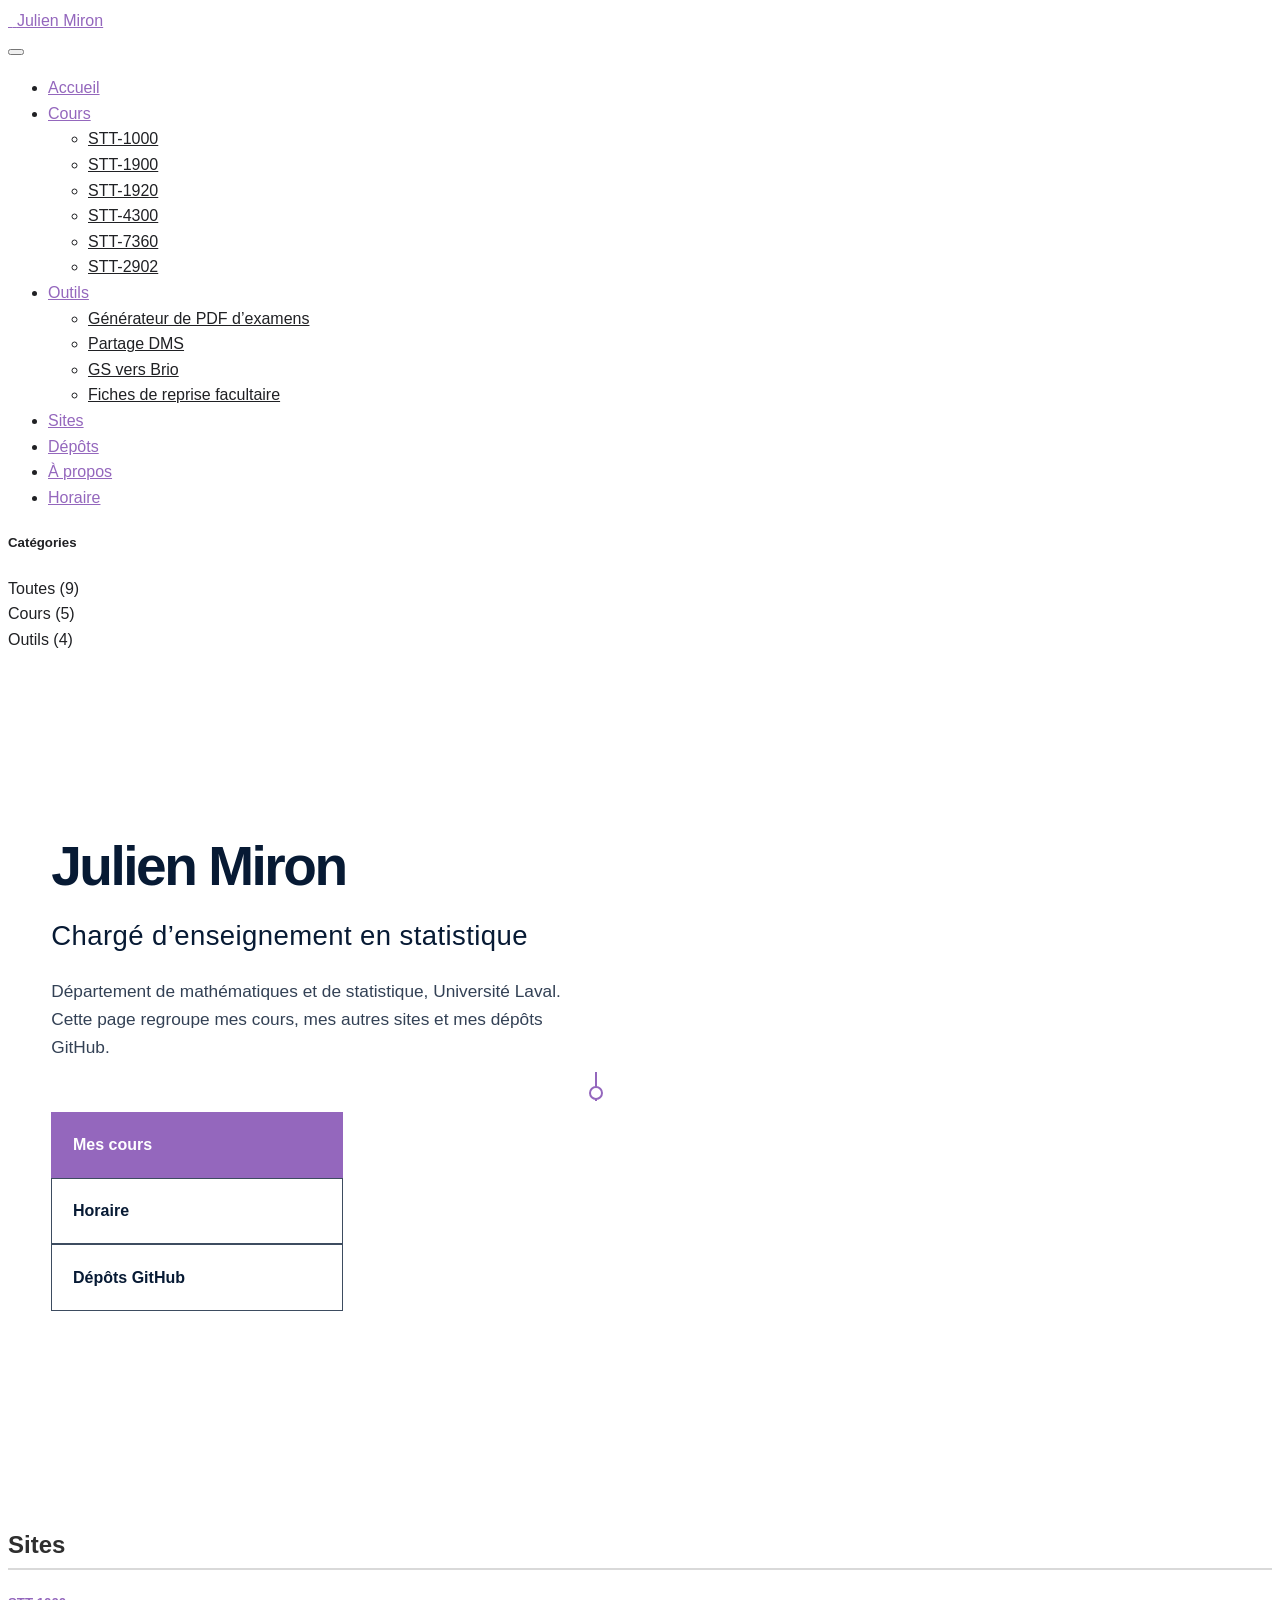
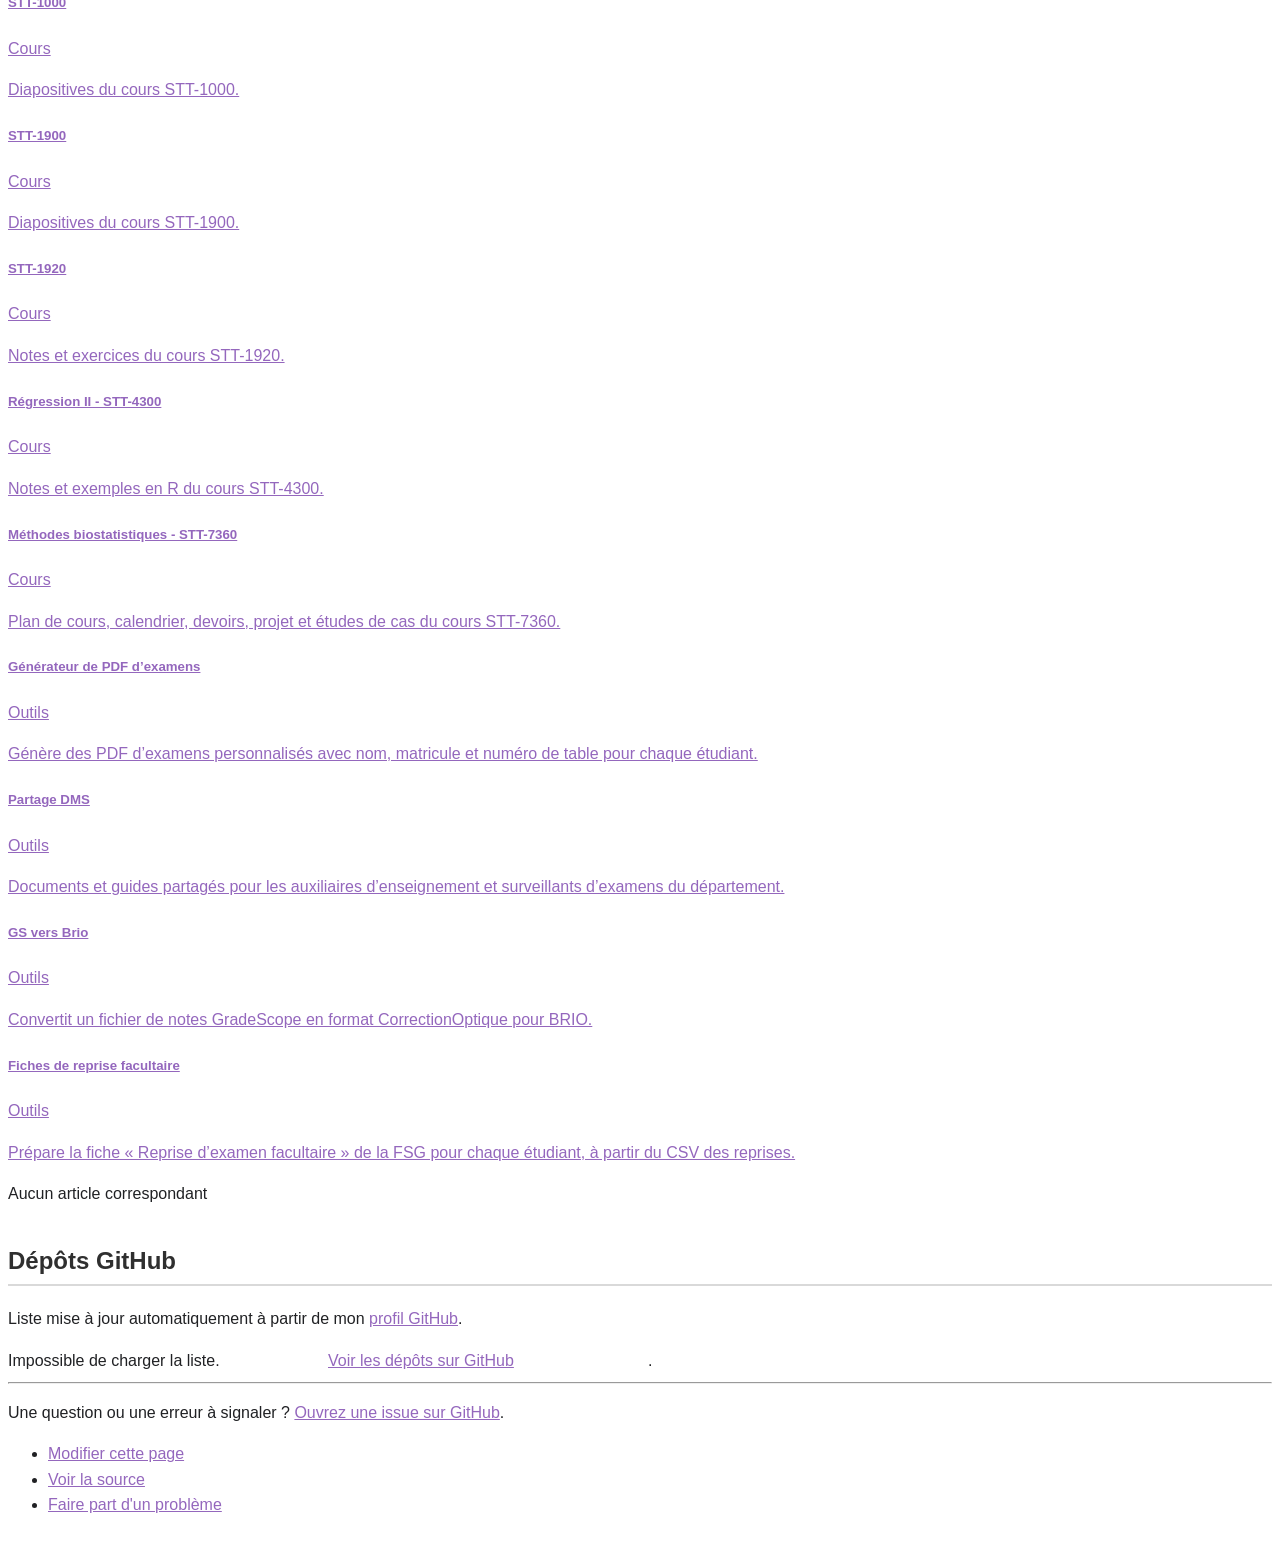
==== commit 3fe61ba1: "Rendu automatique du site (CI)" ====
--- a/docs/index.html
+++ b/docs/index.html
@@ -50,9 +50,9 @@
 <link href="site_libs/quarto-html/quarto-syntax-highlighting-64a204ab8560d761af7679ceaba22944.css" rel="stylesheet" class="quarto-color-scheme-extra" id="quarto-text-highlighting-styles">
 <script src="site_libs/bootstrap/bootstrap.min.js"></script>
 <link href="site_libs/bootstrap/bootstrap-icons.css" rel="stylesheet">
-<link href="site_libs/bootstrap/bootstrap-e933b15ec3bca1f418c602fe4b8406be.min.css" rel="stylesheet" append-hash="true" class="quarto-color-scheme" id="quarto-bootstrap" data-mode="light">
-<link href="site_libs/bootstrap/bootstrap-dark-f6ee82a1e473516b90b40455e725ee77.min.css" rel="stylesheet" append-hash="true" class="quarto-color-scheme quarto-color-alternate" id="quarto-bootstrap" data-mode="dark">
-<link href="site_libs/bootstrap/bootstrap-e933b15ec3bca1f418c602fe4b8406be.min.css" rel="stylesheet" append-hash="true" class="quarto-color-scheme-extra" id="quarto-bootstrap" data-mode="light">
+<link href="site_libs/bootstrap/bootstrap-f28db2f28e40bd2319d0714e6e487a7d.min.css" rel="stylesheet" append-hash="true" class="quarto-color-scheme" id="quarto-bootstrap" data-mode="light">
+<link href="site_libs/bootstrap/bootstrap-dark-9a0510a99ae994a95cc48b8bda989928.min.css" rel="stylesheet" append-hash="true" class="quarto-color-scheme quarto-color-alternate" id="quarto-bootstrap" data-mode="dark">
+<link href="site_libs/bootstrap/bootstrap-f28db2f28e40bd2319d0714e6e487a7d.min.css" rel="stylesheet" append-hash="true" class="quarto-color-scheme-extra" id="quarto-bootstrap" data-mode="light">
 <script id="quarto-search-options" type="application/json">{
   "location": "navbar",
   "copy-button": false,
